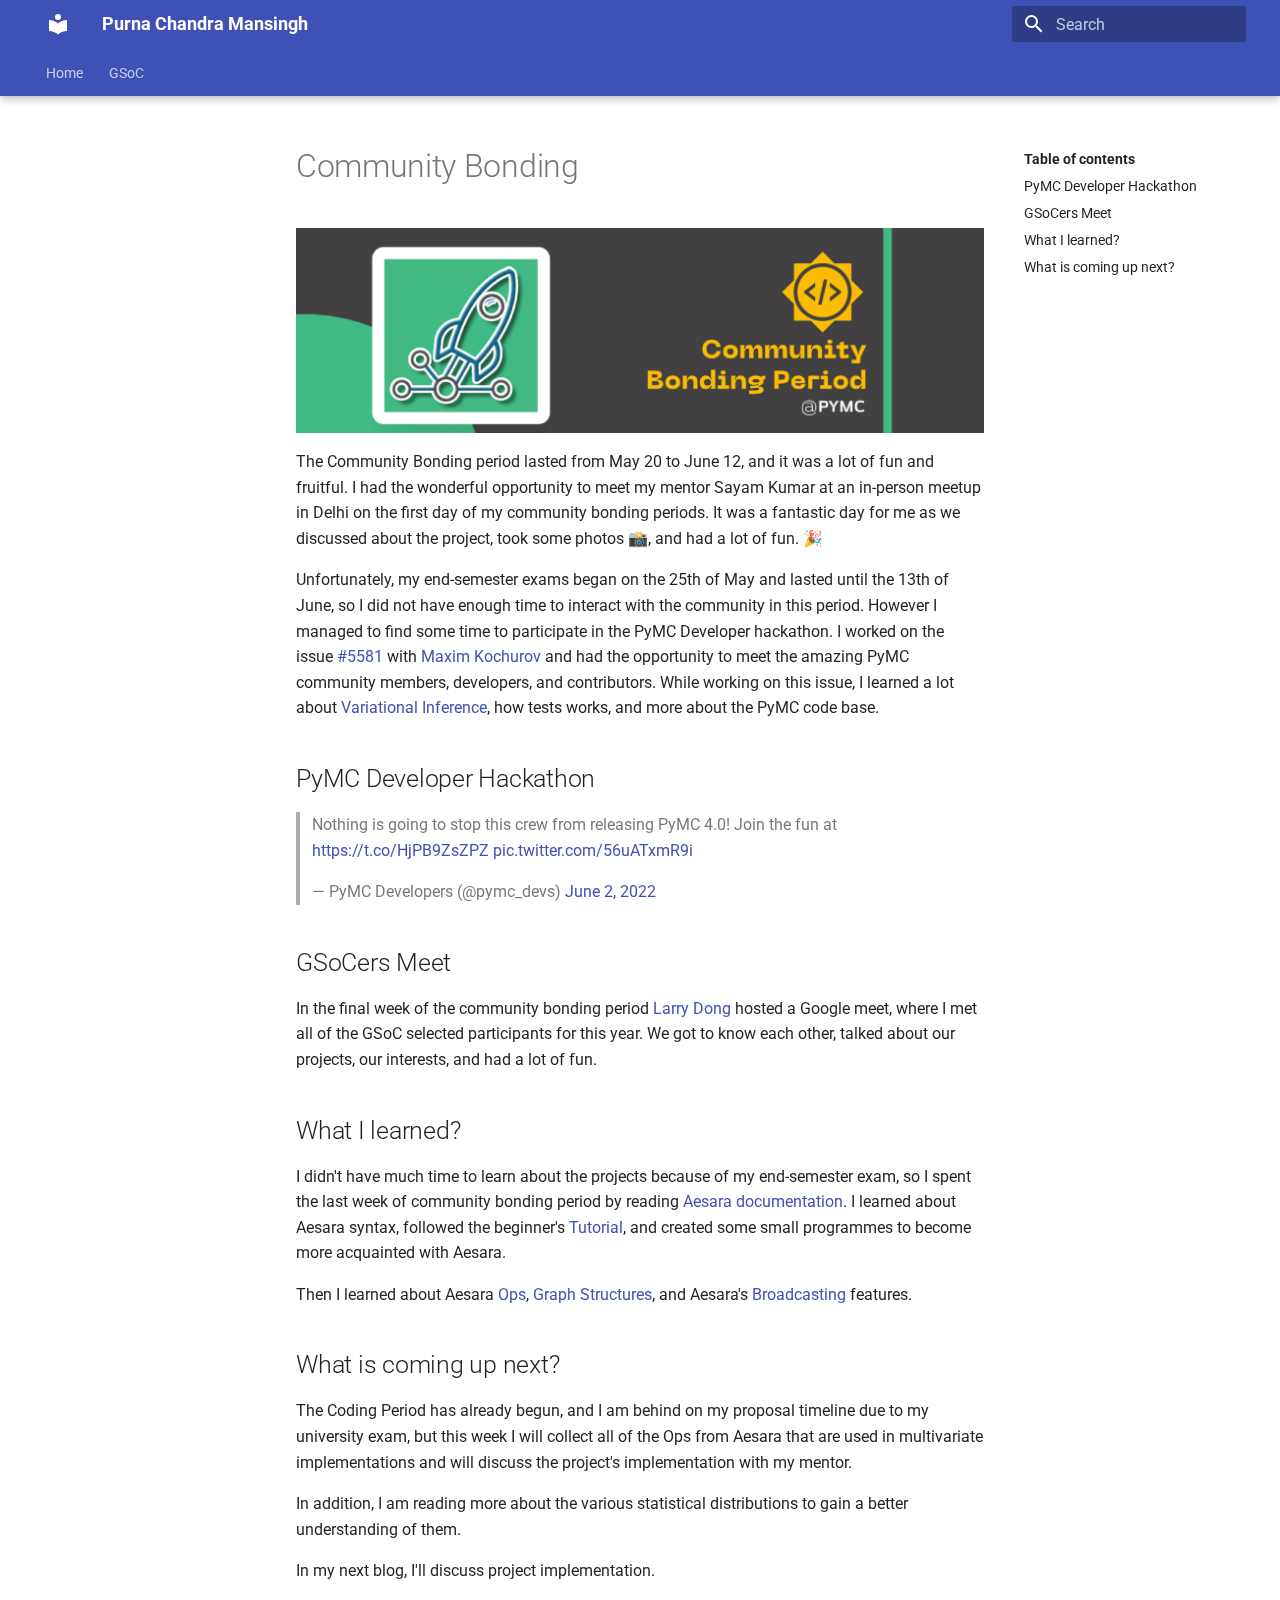
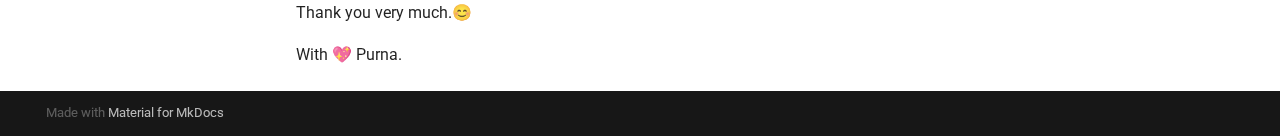
==== gsoc/community-bonding/index.html @ 4b03cd16 "Deployed cd16396 with MkDocs version: 1.3.1" ====
<!doctype html>
<html lang="en" class="no-js">
  <head>
    
      <meta charset="utf-8">
      <meta name="viewport" content="width=device-width,initial-scale=1">
      
        <meta name="description" content="My Online Portfolio">
      
      
        <meta name="author" content="Purna Chandra Mansingh">
      
      
        <link rel="canonical" href="https://purna135.github.io/gsoc/community-bonding/">
      
      <link rel="icon" href="../../assets/images/favicon.png">
      <meta name="generator" content="mkdocs-1.3.1, mkdocs-material-8.4.3">
    
    
      
        <title>Community Bonding - Purna Chandra Mansingh</title>
      
    
    
      <link rel="stylesheet" href="../../assets/stylesheets/main.6b80c2a2.min.css">
      
        
        <link rel="stylesheet" href="../../assets/stylesheets/palette.cbb835fc.min.css">
        
      
      
    
    
    
      
        
        
        <link rel="preconnect" href="https://fonts.gstatic.com" crossorigin>
        <link rel="stylesheet" href="https://fonts.googleapis.com/css?family=Roboto:300,300i,400,400i,700,700i%7CRoboto+Mono:400,400i,700,700i&display=fallback">
        <style>:root{--md-text-font:"Roboto";--md-code-font:"Roboto Mono"}</style>
      
    
    
    <script>__md_scope=new URL("../..",location),__md_hash=e=>[...e].reduce((e,_)=>(e<<5)-e+_.charCodeAt(0),0),__md_get=(e,_=localStorage,t=__md_scope)=>JSON.parse(_.getItem(t.pathname+"."+e)),__md_set=(e,_,t=localStorage,a=__md_scope)=>{try{t.setItem(a.pathname+"."+e,JSON.stringify(_))}catch(e){}}</script>
    
      

    
    
  </head>
  
  
    
    
    
    
    
    <body dir="ltr" data-md-color-scheme="" data-md-color-primary="none" data-md-color-accent="none">
  
    
    
    <input class="md-toggle" data-md-toggle="drawer" type="checkbox" id="__drawer" autocomplete="off">
    <input class="md-toggle" data-md-toggle="search" type="checkbox" id="__search" autocomplete="off">
    <label class="md-overlay" for="__drawer"></label>
    <div data-md-component="skip">
      
        
        <a href="#community-bonding" class="md-skip">
          Skip to content
        </a>
      
    </div>
    <div data-md-component="announce">
      
    </div>
    
    
      

  

<header class="md-header md-header--lifted" data-md-component="header">
  <nav class="md-header__inner md-grid" aria-label="Header">
    <a href="../.." title="Purna Chandra Mansingh" class="md-header__button md-logo" aria-label="Purna Chandra Mansingh" data-md-component="logo">
      
  
  <svg xmlns="http://www.w3.org/2000/svg" viewBox="0 0 24 24"><path d="M12 8a3 3 0 0 0 3-3 3 3 0 0 0-3-3 3 3 0 0 0-3 3 3 3 0 0 0 3 3m0 3.54C9.64 9.35 6.5 8 3 8v11c3.5 0 6.64 1.35 9 3.54 2.36-2.19 5.5-3.54 9-3.54V8c-3.5 0-6.64 1.35-9 3.54Z"/></svg>

    </a>
    <label class="md-header__button md-icon" for="__drawer">
      <svg xmlns="http://www.w3.org/2000/svg" viewBox="0 0 24 24"><path d="M3 6h18v2H3V6m0 5h18v2H3v-2m0 5h18v2H3v-2Z"/></svg>
    </label>
    <div class="md-header__title" data-md-component="header-title">
      <div class="md-header__ellipsis">
        <div class="md-header__topic">
          <span class="md-ellipsis">
            Purna Chandra Mansingh
          </span>
        </div>
        <div class="md-header__topic" data-md-component="header-topic">
          <span class="md-ellipsis">
            
              Community Bonding
            
          </span>
        </div>
      </div>
    </div>
    
    
    
      <label class="md-header__button md-icon" for="__search">
        <svg xmlns="http://www.w3.org/2000/svg" viewBox="0 0 24 24"><path d="M9.5 3A6.5 6.5 0 0 1 16 9.5c0 1.61-.59 3.09-1.56 4.23l.27.27h.79l5 5-1.5 1.5-5-5v-.79l-.27-.27A6.516 6.516 0 0 1 9.5 16 6.5 6.5 0 0 1 3 9.5 6.5 6.5 0 0 1 9.5 3m0 2C7 5 5 7 5 9.5S7 14 9.5 14 14 12 14 9.5 12 5 9.5 5Z"/></svg>
      </label>
      <div class="md-search" data-md-component="search" role="dialog">
  <label class="md-search__overlay" for="__search"></label>
  <div class="md-search__inner" role="search">
    <form class="md-search__form" name="search">
      <input type="text" class="md-search__input" name="query" aria-label="Search" placeholder="Search" autocapitalize="off" autocorrect="off" autocomplete="off" spellcheck="false" data-md-component="search-query" required>
      <label class="md-search__icon md-icon" for="__search">
        <svg xmlns="http://www.w3.org/2000/svg" viewBox="0 0 24 24"><path d="M9.5 3A6.5 6.5 0 0 1 16 9.5c0 1.61-.59 3.09-1.56 4.23l.27.27h.79l5 5-1.5 1.5-5-5v-.79l-.27-.27A6.516 6.516 0 0 1 9.5 16 6.5 6.5 0 0 1 3 9.5 6.5 6.5 0 0 1 9.5 3m0 2C7 5 5 7 5 9.5S7 14 9.5 14 14 12 14 9.5 12 5 9.5 5Z"/></svg>
        <svg xmlns="http://www.w3.org/2000/svg" viewBox="0 0 24 24"><path d="M20 11v2H8l5.5 5.5-1.42 1.42L4.16 12l7.92-7.92L13.5 5.5 8 11h12Z"/></svg>
      </label>
      <nav class="md-search__options" aria-label="Search">
        
        <button type="reset" class="md-search__icon md-icon" aria-label="Clear" tabindex="-1">
          <svg xmlns="http://www.w3.org/2000/svg" viewBox="0 0 24 24"><path d="M19 6.41 17.59 5 12 10.59 6.41 5 5 6.41 10.59 12 5 17.59 6.41 19 12 13.41 17.59 19 19 17.59 13.41 12 19 6.41Z"/></svg>
        </button>
      </nav>
      
    </form>
    <div class="md-search__output">
      <div class="md-search__scrollwrap" data-md-scrollfix>
        <div class="md-search-result" data-md-component="search-result">
          <div class="md-search-result__meta">
            Initializing search
          </div>
          <ol class="md-search-result__list"></ol>
        </div>
      </div>
    </div>
  </div>
</div>
    
    
  </nav>
  
    
      
<nav class="md-tabs" aria-label="Tabs" data-md-component="tabs">
  <div class="md-tabs__inner md-grid">
    <ul class="md-tabs__list">
      
        
  
  


  <li class="md-tabs__item">
    <a href="../.." class="md-tabs__link">
      Home
    </a>
  </li>

      
        
  
  


  
  
  
    <li class="md-tabs__item">
      <a href="../gsoc-2022-with-pymc.md" class="md-tabs__link">
        GSoC
      </a>
    </li>
  

      
    </ul>
  </div>
</nav>
    
  
</header>
    
    <div class="md-container" data-md-component="container">
      
      
        
      
      <main class="md-main" data-md-component="main">
        <div class="md-main__inner md-grid">
          
            
              
              <div class="md-sidebar md-sidebar--primary" data-md-component="sidebar" data-md-type="navigation" >
                <div class="md-sidebar__scrollwrap">
                  <div class="md-sidebar__inner">
                    

  


<nav class="md-nav md-nav--primary md-nav--lifted" aria-label="Navigation" data-md-level="0">
  <label class="md-nav__title" for="__drawer">
    <a href="../.." title="Purna Chandra Mansingh" class="md-nav__button md-logo" aria-label="Purna Chandra Mansingh" data-md-component="logo">
      
  
  <svg xmlns="http://www.w3.org/2000/svg" viewBox="0 0 24 24"><path d="M12 8a3 3 0 0 0 3-3 3 3 0 0 0-3-3 3 3 0 0 0-3 3 3 3 0 0 0 3 3m0 3.54C9.64 9.35 6.5 8 3 8v11c3.5 0 6.64 1.35 9 3.54 2.36-2.19 5.5-3.54 9-3.54V8c-3.5 0-6.64 1.35-9 3.54Z"/></svg>

    </a>
    Purna Chandra Mansingh
  </label>
  
  <ul class="md-nav__list" data-md-scrollfix>
    
      
      
      

  
  
  
    <li class="md-nav__item">
      <a href="../.." class="md-nav__link">
        Home
      </a>
    </li>
  

    
      
      
      

  
  
  
    
    <li class="md-nav__item md-nav__item--nested">
      
      
        <input class="md-nav__toggle md-toggle" data-md-toggle="__nav_2" type="checkbox" id="__nav_2" >
      
      
      
      
        <label class="md-nav__link" for="__nav_2">
          GSoC
          <span class="md-nav__icon md-icon"></span>
        </label>
      
      <nav class="md-nav" aria-label="GSoC" data-md-level="1">
        <label class="md-nav__title" for="__nav_2">
          <span class="md-nav__icon md-icon"></span>
          GSoC
        </label>
        <ul class="md-nav__list" data-md-scrollfix>
          
            
              
  
  
  
    <li class="md-nav__item">
      <a href="../gsoc-2022-with-pymc.md" class="md-nav__link">
        GSoC'22 with PyMC
      </a>
    </li>
  

            
          
            
              
  
  
  
    <li class="md-nav__item">
      <a href="../community-bonding.md" class="md-nav__link">
        Community Bonding
      </a>
    </li>
  

            
          
            
              
  
  
  
    <li class="md-nav__item">
      <a href="../week-1-2-into-GSoC.md" class="md-nav__link">
        Week 1-2 into GSoC
      </a>
    </li>
  

            
          
            
              
  
  
  
    <li class="md-nav__item">
      <a href="../week-3-4-into-GSoC.md" class="md-nav__link">
        Week 3-4 into GSoC
      </a>
    </li>
  

            
          
            
              
  
  
  
    <li class="md-nav__item">
      <a href="../week-5-6-into-GSoC.md" class="md-nav__link">
        Week 5-6 into GSoC
      </a>
    </li>
  

            
          
            
              
  
  
  
    <li class="md-nav__item">
      <a href="../work-summary.md" class="md-nav__link">
        Work Summary
      </a>
    </li>
  

            
          
        </ul>
      </nav>
    </li>
  

    
  </ul>
</nav>
                  </div>
                </div>
              </div>
            
            
              
              <div class="md-sidebar md-sidebar--secondary" data-md-component="sidebar" data-md-type="toc" >
                <div class="md-sidebar__scrollwrap">
                  <div class="md-sidebar__inner">
                    

<nav class="md-nav md-nav--secondary" aria-label="Table of contents">
  
  
  
    
  
  
    <label class="md-nav__title" for="__toc">
      <span class="md-nav__icon md-icon"></span>
      Table of contents
    </label>
    <ul class="md-nav__list" data-md-component="toc" data-md-scrollfix>
      
        <li class="md-nav__item">
  <a href="#pymc-developer-hackathon" class="md-nav__link">
    PyMC Developer Hackathon
  </a>
  
</li>
      
        <li class="md-nav__item">
  <a href="#gsocers-meet" class="md-nav__link">
    GSoCers Meet
  </a>
  
</li>
      
        <li class="md-nav__item">
  <a href="#what-i-learned" class="md-nav__link">
    What I learned?
  </a>
  
</li>
      
        <li class="md-nav__item">
  <a href="#what-is-coming-up-next" class="md-nav__link">
    What is coming up next?
  </a>
  
</li>
      
    </ul>
  
</nav>
                  </div>
                </div>
              </div>
            
          
          <div class="md-content" data-md-component="content">
            <article class="md-content__inner md-typeset">
              
                


<h1 id="community-bonding">Community Bonding</h1>
<p><img align="center" alt="" src="/images/community.jpg" /></p>
<p>The Community Bonding period lasted from May 20 to June 12, and it was a lot of fun and fruitful.
I had the wonderful opportunity to meet my mentor Sayam Kumar at an in-person meetup in Delhi on the first day of my community bonding periods. It was a fantastic day for me as we discussed about the project, took some photos 📸, and had a lot of fun. 🎉</p>
<p>Unfortunately, my end-semester exams began on the 25th of May and lasted until the 13th of June, so I did not have enough time to interact with the community in this period. However I managed to find some time to participate in the PyMC Developer hackathon. I worked on the issue <a href="https://github.com/pymc-devs/pymc/issues/5581">#5581</a> with <a href="https://github.com/ferrine">Maxim Kochurov</a> and had the opportunity to meet the amazing PyMC community members, developers, and contributors. While working on this issue, I learned a lot about <a href="https://www.pymc.io/projects/docs/en/stable/api/vi.html">Variational Inference</a>, how tests works, and more about the PyMC code base.</p>
<h2 id="pymc-developer-hackathon">PyMC Developer Hackathon</h2>
<blockquote class="twitter-tweet"><p lang="en" dir="ltr">Nothing is going to stop this crew from releasing PyMC 4.0! Join the fun at <a href="https://t.co/HjPB9ZsZPZ">https://t.co/HjPB9ZsZPZ</a> <a href="https://t.co/56uATxmR9i">pic.twitter.com/56uATxmR9i</a></p>&mdash; PyMC Developers (@pymc_devs) <a href="https://twitter.com/pymc_devs/status/1532373936213790721?ref_src=twsrc%5Etfw">June 2, 2022</a></blockquote>
<script async src="https://platform.twitter.com/widgets.js" charset="utf-8"></script>

<h2 id="gsocers-meet">GSoCers Meet</h2>
<p>In the final week of the community bonding period <a href="https://github.com/larryshamalama">Larry Dong</a> hosted a Google meet, where I met all of the GSoC selected participants for this year. We got to know each other, talked about our projects, our interests, and had a lot of fun.</p>
<h2 id="what-i-learned">What I learned?</h2>
<p>I didn't have much time to learn about the projects because of my end-semester exam, so I spent the last week of community bonding period by reading <a href="https://aesara.readthedocs.io/en/latest/">Aesara documentation</a>. I learned about Aesara syntax, followed the beginner's <a href="https://aesara.readthedocs.io/en/latest/tutorial/index.html">Tutorial</a>, and created some small programmes to become more acquainted with Aesara.</p>
<p>Then I learned about Aesara <a href="https://aesara.readthedocs.io/en/latest/extending/op.html">Ops</a>, <a href="https://aesara.readthedocs.io/en/latest/extending/graphstructures.html">Graph Structures</a>, and Aesara's <a href="https://aesara.readthedocs.io/en/latest/tutorial/broadcasting.html">Broadcasting</a> features.</p>
<h2 id="what-is-coming-up-next">What is coming up next?</h2>
<p>The Coding Period has already begun, and I am behind on my proposal timeline due to my university exam, but this week I will collect all of the Ops from Aesara that are used in multivariate implementations and will discuss the project's implementation with my mentor.</p>
<p>In addition, I am reading more about the various statistical distributions to gain a better understanding of them.</p>
<p>In my next blog, I'll discuss project implementation.</p>
<p>Thank you very much.😊</p>
<p>With 💖 Purna.</p>




              
            </article>
            
          </div>
        </div>
        
          <a href="#" class="md-top md-icon" data-md-component="top" hidden>
            <svg xmlns="http://www.w3.org/2000/svg" viewBox="0 0 24 24"><path d="M13 20h-2V8l-5.5 5.5-1.42-1.42L12 4.16l7.92 7.92-1.42 1.42L13 8v12Z"/></svg>
            Back to top
          </a>
        
      </main>
      
        <footer class="md-footer">
  
  <div class="md-footer-meta md-typeset">
    <div class="md-footer-meta__inner md-grid">
      <div class="md-copyright">
  
  
    Made with
    <a href="https://squidfunk.github.io/mkdocs-material/" target="_blank" rel="noopener">
      Material for MkDocs
    </a>
  
</div>
      
    </div>
  </div>
</footer>
      
    </div>
    <div class="md-dialog" data-md-component="dialog">
      <div class="md-dialog__inner md-typeset"></div>
    </div>
    
    <script id="__config" type="application/json">{"base": "../..", "features": ["navigation.tabs", "navigation.tabs.sticky", "navigation.top"], "search": "../../assets/javascripts/workers/search.ecf98df9.min.js", "translations": {"clipboard.copied": "Copied to clipboard", "clipboard.copy": "Copy to clipboard", "search.config.lang": "en", "search.config.pipeline": "trimmer, stopWordFilter", "search.config.separator": "[\\s\\-]+", "search.placeholder": "Search", "search.result.more.one": "1 more on this page", "search.result.more.other": "# more on this page", "search.result.none": "No matching documents", "search.result.one": "1 matching document", "search.result.other": "# matching documents", "search.result.placeholder": "Type to start searching", "search.result.term.missing": "Missing", "select.version.title": "Select version"}}</script>
    
    
      <script src="../../assets/javascripts/bundle.2ab50757.min.js"></script>
      
    
  </body>
</html>
---- assets/stylesheets/main.6b80c2a2.min.css ----
@charset "UTF-8";html{-webkit-text-size-adjust:none;-moz-text-size-adjust:none;-ms-text-size-adjust:none;text-size-adjust:none;box-sizing:border-box}*,:after,:before{box-sizing:inherit}@media (prefers-reduced-motion){*,:after,:before{transition:none!important}}body{margin:0}a,button,input,label{-webkit-tap-highlight-color:transparent}a{color:inherit;text-decoration:none}hr{border:0;box-sizing:initial;display:block;height:.05rem;overflow:visible;padding:0}small{font-size:80%}sub,sup{line-height:1em}img{border-style:none}table{border-collapse:initial;border-spacing:0}td,th{font-weight:400;vertical-align:top}button{background:transparent;border:0;font-family:inherit;font-size:inherit;margin:0;padding:0}input{border:0;outline:none}:root,[data-md-color-scheme=default]{--md-default-fg-color:rgba(0,0,0,.87);--md-default-fg-color--light:rgba(0,0,0,.54);--md-default-fg-color--lighter:rgba(0,0,0,.32);--md-default-fg-color--lightest:rgba(0,0,0,.07);--md-default-bg-color:#fff;--md-default-bg-color--light:hsla(0,0%,100%,.7);--md-default-bg-color--lighter:hsla(0,0%,100%,.3);--md-default-bg-color--lightest:hsla(0,0%,100%,.12);--md-primary-fg-color:#4051b5;--md-primary-fg-color--light:#5d6cc0;--md-primary-fg-color--dark:#303fa1;--md-primary-bg-color:#fff;--md-primary-bg-color--light:hsla(0,0%,100%,.7);--md-accent-fg-color:#526cfe;--md-accent-fg-color--transparent:rgba(82,108,254,.1);--md-accent-bg-color:#fff;--md-accent-bg-color--light:hsla(0,0%,100%,.7);--md-code-fg-color:#36464e;--md-code-bg-color:#f5f5f5;--md-code-hl-color:rgba(255,255,0,.5);--md-code-hl-number-color:#d52a2a;--md-code-hl-special-color:#db1457;--md-code-hl-function-color:#a846b9;--md-code-hl-constant-color:#6e59d9;--md-code-hl-keyword-color:#3f6ec6;--md-code-hl-string-color:#1c7d4d;--md-code-hl-name-color:var(--md-code-fg-color);--md-code-hl-operator-color:var(--md-default-fg-color--light);--md-code-hl-punctuation-color:var(--md-default-fg-color--light);--md-code-hl-comment-color:var(--md-default-fg-color--light);--md-code-hl-generic-color:var(--md-default-fg-color--light);--md-code-hl-variable-color:var(--md-default-fg-color--light);--md-typeset-color:var(--md-default-fg-color);--md-typeset-a-color:var(--md-primary-fg-color);--md-typeset-mark-color:rgba(255,255,0,.5);--md-typeset-del-color:rgba(245,80,61,.15);--md-typeset-ins-color:rgba(11,213,112,.15);--md-typeset-kbd-color:#fafafa;--md-typeset-kbd-accent-color:#fff;--md-typeset-kbd-border-color:#b8b8b8;--md-typeset-table-color:rgba(0,0,0,.12);--md-admonition-fg-color:var(--md-default-fg-color);--md-admonition-bg-color:var(--md-default-bg-color);--md-footer-fg-color:#fff;--md-footer-fg-color--light:hsla(0,0%,100%,.7);--md-footer-fg-color--lighter:hsla(0,0%,100%,.3);--md-footer-bg-color:rgba(0,0,0,.87);--md-footer-bg-color--dark:rgba(0,0,0,.32);--md-shadow-z1:0 0.2rem 0.5rem rgba(0,0,0,.05),0 0 0.05rem rgba(0,0,0,.1);--md-shadow-z2:0 0.2rem 0.5rem rgba(0,0,0,.1),0 0 0.05rem rgba(0,0,0,.25);--md-shadow-z3:0 0.2rem 0.5rem rgba(0,0,0,.2),0 0 0.05rem rgba(0,0,0,.35)}.md-icon svg{fill:currentcolor;display:block;height:1.2rem;width:1.2rem}body{-webkit-font-smoothing:antialiased;-moz-osx-font-smoothing:grayscale;--md-text-font-family:var(--md-text-font,_),-apple-system,BlinkMacSystemFont,Helvetica,Arial,sans-serif;--md-code-font-family:var(--md-code-font,_),SFMono-Regular,Consolas,Menlo,monospace}body,input{font-feature-settings:"kern","liga";font-family:var(--md-text-font-family)}body,code,input,kbd,pre{color:var(--md-typeset-color)}code,kbd,pre{font-feature-settings:"kern";font-family:var(--md-code-font-family)}:root{--md-typeset-table-sort-icon:url('data:image/svg+xml;charset=utf-8,<svg xmlns="http://www.w3.org/2000/svg" viewBox="0 0 24 24"><path d="m18 21-4-4h3V7h-3l4-4 4 4h-3v10h3M2 19v-2h10v2M2 13v-2h7v2M2 7V5h4v2H2Z"/></svg>');--md-typeset-table-sort-icon--asc:url('data:image/svg+xml;charset=utf-8,<svg xmlns="http://www.w3.org/2000/svg" viewBox="0 0 24 24"><path d="M19 17h3l-4 4-4-4h3V3h2M2 17h10v2H2M6 5v2H2V5m0 6h7v2H2v-2Z"/></svg>');--md-typeset-table-sort-icon--desc:url('data:image/svg+xml;charset=utf-8,<svg xmlns="http://www.w3.org/2000/svg" viewBox="0 0 24 24"><path d="M19 7h3l-4-4-4 4h3v14h2M2 17h10v2H2M6 5v2H2V5m0 6h7v2H2v-2Z"/></svg>')}.md-typeset{-webkit-print-color-adjust:exact;color-adjust:exact;font-size:.8rem;line-height:1.6}@media print{.md-typeset{font-size:.68rem}}.md-typeset blockquote,.md-typeset dl,.md-typeset figure,.md-typeset ol,.md-typeset pre,.md-typeset ul{margin-bottom:1em;margin-top:1em}.md-typeset h1{color:var(--md-default-fg-color--light);font-size:2em;line-height:1.3;margin:0 0 1.25em}.md-typeset h1,.md-typeset h2{font-weight:300;letter-spacing:-.01em}.md-typeset h2{font-size:1.5625em;line-height:1.4;margin:1.6em 0 .64em}.md-typeset h3{font-size:1.25em;font-weight:400;letter-spacing:-.01em;line-height:1.5;margin:1.6em 0 .8em}.md-typeset h2+h3{margin-top:.8em}.md-typeset h4{font-weight:700;letter-spacing:-.01em;margin:1em 0}.md-typeset h5,.md-typeset h6{color:var(--md-default-fg-color--light);font-size:.8em;font-weight:700;letter-spacing:-.01em;margin:1.25em 0}.md-typeset h5{text-transform:uppercase}.md-typeset hr{border-bottom:.05rem solid var(--md-default-fg-color--lightest);display:flow-root;margin:1.5em 0}.md-typeset a{color:var(--md-typeset-a-color);word-break:break-word}.md-typeset a,.md-typeset a:before{transition:color 125ms}.md-typeset a:focus,.md-typeset a:hover{color:var(--md-accent-fg-color)}.md-typeset a:focus code,.md-typeset a:hover code{background-color:var(--md-accent-fg-color--transparent)}.md-typeset a code{color:currentcolor;transition:background-color 125ms}.md-typeset a.focus-visible{outline-color:var(--md-accent-fg-color);outline-offset:.2rem}.md-typeset code,.md-typeset kbd,.md-typeset pre{color:var(--md-code-fg-color);direction:ltr}@media print{.md-typeset code,.md-typeset kbd,.md-typeset pre{white-space:pre-wrap}}.md-typeset code{background-color:var(--md-code-bg-color);border-radius:.1rem;-webkit-box-decoration-break:clone;box-decoration-break:clone;font-size:.85em;padding:0 .2941176471em;word-break:break-word}.md-typeset code:not(.focus-visible){-webkit-tap-highlight-color:transparent;outline:none}.md-typeset pre{display:flow-root;line-height:1.4;position:relative}.md-typeset pre>code{-webkit-box-decoration-break:slice;box-decoration-break:slice;box-shadow:none;display:block;margin:0;outline-color:var(--md-accent-fg-color);overflow:auto;padding:.7720588235em 1.1764705882em;scrollbar-color:var(--md-default-fg-color--lighter) transparent;scrollbar-width:thin;touch-action:auto;word-break:normal}.md-typeset pre>code:hover{scrollbar-color:var(--md-accent-fg-color) transparent}.md-typeset pre>code::-webkit-scrollbar{height:.2rem;width:.2rem}.md-typeset pre>code::-webkit-scrollbar-thumb{background-color:var(--md-default-fg-color--lighter)}.md-typeset pre>code::-webkit-scrollbar-thumb:hover{background-color:var(--md-accent-fg-color)}.md-typeset kbd{background-color:var(--md-typeset-kbd-color);border-radius:.1rem;box-shadow:0 .1rem 0 .05rem var(--md-typeset-kbd-border-color),0 .1rem 0 var(--md-typeset-kbd-border-color),0 -.1rem .2rem var(--md-typeset-kbd-accent-color) inset;color:var(--md-default-fg-color);display:inline-block;font-size:.75em;padding:0 .6666666667em;vertical-align:text-top;word-break:break-word}.md-typeset mark{background-color:var(--md-typeset-mark-color);-webkit-box-decoration-break:clone;box-decoration-break:clone;color:inherit;word-break:break-word}.md-typeset abbr{border-bottom:.05rem dotted var(--md-default-fg-color--light);cursor:help;text-decoration:none}@media (hover:none){.md-typeset abbr{position:relative}.md-typeset abbr[title]:-webkit-any(:focus,:hover):after{background-color:var(--md-default-fg-color);border-radius:.1rem;box-shadow:var(--md-shadow-z3);color:var(--md-default-bg-color);content:attr(title);display:inline-block;font-size:.7rem;margin-top:2em;max-width:80%;min-width:-webkit-max-content;min-width:max-content;padding:.2rem .3rem;position:absolute;width:auto}.md-typeset abbr[title]:-moz-any(:focus,:hover):after{background-color:var(--md-default-fg-color);border-radius:.1rem;box-shadow:var(--md-shadow-z3);color:var(--md-default-bg-color);content:attr(title);display:inline-block;font-size:.7rem;margin-top:2em;max-width:80%;min-width:-moz-max-content;min-width:max-content;padding:.2rem .3rem;position:absolute;width:auto}[dir=ltr] .md-typeset abbr[title]:-webkit-any(:focus,:hover):after{left:0}[dir=ltr] .md-typeset abbr[title]:-moz-any(:focus,:hover):after{left:0}[dir=ltr] .md-typeset abbr[title]:is(:focus,:hover):after{left:0}[dir=rtl] .md-typeset abbr[title]:-webkit-any(:focus,:hover):after{right:0}[dir=rtl] .md-typeset abbr[title]:-moz-any(:focus,:hover):after{right:0}[dir=rtl] .md-typeset abbr[title]:is(:focus,:hover):after{right:0}.md-typeset abbr[title]:is(:focus,:hover):after{background-color:var(--md-default-fg-color);border-radius:.1rem;box-shadow:var(--md-shadow-z3);color:var(--md-default-bg-color);content:attr(title);display:inline-block;font-size:.7rem;margin-top:2em;max-width:80%;min-width:-webkit-max-content;min-width:-moz-max-content;min-width:max-content;padding:.2rem .3rem;position:absolute;width:auto}}.md-typeset small{opacity:.75}[dir=ltr] .md-typeset sub,[dir=ltr] .md-typeset sup{margin-left:.078125em}[dir=rtl] .md-typeset sub,[dir=rtl] .md-typeset sup{margin-right:.078125em}[dir=ltr] .md-typeset blockquote{padding-left:.6rem}[dir=rtl] .md-typeset blockquote{padding-right:.6rem}[dir=ltr] .md-typeset blockquote{border-left:.2rem solid var(--md-default-fg-color--lighter)}[dir=rtl] .md-typeset blockquote{border-right:.2rem solid var(--md-default-fg-color--lighter)}.md-typeset blockquote{color:var(--md-default-fg-color--light);margin-left:0;margin-right:0}.md-typeset ul{list-style-type:disc}[dir=ltr] .md-typeset ol,[dir=ltr] .md-typeset ul{margin-left:.625em}[dir=rtl] .md-typeset ol,[dir=rtl] .md-typeset ul{margin-right:.625em}.md-typeset ol,.md-typeset ul{padding:0}.md-typeset ol:not([hidden]),.md-typeset ul:not([hidden]){display:flow-root}.md-typeset ol ol,.md-typeset ul ol{list-style-type:lower-alpha}.md-typeset ol ol ol,.md-typeset ul ol ol{list-style-type:lower-roman}[dir=ltr] .md-typeset ol li,[dir=ltr] .md-typeset ul li{margin-left:1.25em}[dir=rtl] .md-typeset ol li,[dir=rtl] .md-typeset ul li{margin-right:1.25em}.md-typeset ol li,.md-typeset ul li{margin-bottom:.5em}.md-typeset ol li blockquote,.md-typeset ol li p,.md-typeset ul li blockquote,.md-typeset ul li p{margin:.5em 0}.md-typeset ol li:last-child,.md-typeset ul li:last-child{margin-bottom:0}.md-typeset ol li :-webkit-any(ul,ol),.md-typeset ul li :-webkit-any(ul,ol){margin-bottom:.5em;margin-top:.5em}.md-typeset ol li :-moz-any(ul,ol),.md-typeset ul li :-moz-any(ul,ol){margin-bottom:.5em;margin-top:.5em}[dir=ltr] .md-typeset ol li :-webkit-any(ul,ol),[dir=ltr] .md-typeset ul li :-webkit-any(ul,ol){margin-left:.625em}[dir=ltr] .md-typeset ol li :-moz-any(ul,ol),[dir=ltr] .md-typeset ul li :-moz-any(ul,ol){margin-left:.625em}[dir=ltr] .md-typeset ol li :is(ul,ol),[dir=ltr] .md-typeset ul li :is(ul,ol){margin-left:.625em}[dir=rtl] .md-typeset ol li :-webkit-any(ul,ol),[dir=rtl] .md-typeset ul li :-webkit-any(ul,ol){margin-right:.625em}[dir=rtl] .md-typeset ol li :-moz-any(ul,ol),[dir=rtl] .md-typeset ul li :-moz-any(ul,ol){margin-right:.625em}[dir=rtl] .md-typeset ol li :is(ul,ol),[dir=rtl] .md-typeset ul li :is(ul,ol){margin-right:.625em}.md-typeset ol li :is(ul,ol),.md-typeset ul li :is(ul,ol){margin-bottom:.5em;margin-top:.5em}[dir=ltr] .md-typeset dd{margin-left:1.875em}[dir=rtl] .md-typeset dd{margin-right:1.875em}.md-typeset dd{margin-bottom:1.5em;margin-top:1em}.md-typeset img,.md-typeset svg,.md-typeset video{height:auto;max-width:100%}.md-typeset img[align=left]{margin:1em 1em 1em 0}.md-typeset img[align=right]{margin:1em 0 1em 1em}.md-typeset img[align]:only-child{margin-top:0}.md-typeset img[src$="#gh-dark-mode-only"],.md-typeset img[src$="#only-dark"]{display:none}.md-typeset figure{display:flow-root;margin:1em auto;max-width:100%;text-align:center;width:-webkit-fit-content;width:-moz-fit-content;width:fit-content}.md-typeset figure img{display:block}.md-typeset figcaption{font-style:italic;margin:1em auto;max-width:24rem}.md-typeset iframe{max-width:100%}.md-typeset table:not([class]){background-color:var(--md-default-bg-color);border:.05rem solid var(--md-typeset-table-color);border-radius:.1rem;display:inline-block;font-size:.64rem;max-width:100%;overflow:auto;touch-action:auto}@media print{.md-typeset table:not([class]){display:table}}.md-typeset table:not([class])+*{margin-top:1.5em}.md-typeset table:not([class]) :-webkit-any(th,td)>:first-child{margin-top:0}.md-typeset table:not([class]) :-moz-any(th,td)>:first-child{margin-top:0}.md-typeset table:not([class]) :is(th,td)>:first-child{margin-top:0}.md-typeset table:not([class]) :-webkit-any(th,td)>:last-child{margin-bottom:0}.md-typeset table:not([class]) :-moz-any(th,td)>:last-child{margin-bottom:0}.md-typeset table:not([class]) :is(th,td)>:last-child{margin-bottom:0}.md-typeset table:not([class]) :-webkit-any(th,td):not([align]){text-align:left}.md-typeset table:not([class]) :-moz-any(th,td):not([align]){text-align:left}.md-typeset table:not([class]) :is(th,td):not([align]){text-align:left}[dir=rtl] .md-typeset table:not([class]) :-webkit-any(th,td):not([align]){text-align:right}[dir=rtl] .md-typeset table:not([class]) :-moz-any(th,td):not([align]){text-align:right}[dir=rtl] .md-typeset table:not([class]) :is(th,td):not([align]){text-align:right}.md-typeset table:not([class]) th{font-weight:700;min-width:5rem;padding:.9375em 1.25em;vertical-align:top}.md-typeset table:not([class]) td{border-top:.05rem solid var(--md-typeset-table-color);padding:.9375em 1.25em;vertical-align:top}.md-typeset table:not([class]) tbody tr{transition:background-color 125ms}.md-typeset table:not([class]) tbody tr:hover{background-color:rgba(0,0,0,.035);box-shadow:0 .05rem 0 var(--md-default-bg-color) inset}.md-typeset table:not([class]) a{word-break:normal}.md-typeset table th[role=columnheader]{cursor:pointer}[dir=ltr] .md-typeset table th[role=columnheader]:after{margin-left:.5em}[dir=rtl] .md-typeset table th[role=columnheader]:after{margin-right:.5em}.md-typeset table th[role=columnheader]:after{content:"";display:inline-block;height:1.2em;-webkit-mask-image:var(--md-typeset-table-sort-icon);mask-image:var(--md-typeset-table-sort-icon);-webkit-mask-repeat:no-repeat;mask-repeat:no-repeat;-webkit-mask-size:contain;mask-size:contain;transition:background-color 125ms;vertical-align:text-bottom;width:1.2em}.md-typeset table th[role=columnheader]:hover:after{background-color:var(--md-default-fg-color--lighter)}.md-typeset table th[role=columnheader][aria-sort=ascending]:after{background-color:var(--md-default-fg-color--light);-webkit-mask-image:var(--md-typeset-table-sort-icon--asc);mask-image:var(--md-typeset-table-sort-icon--asc)}.md-typeset table th[role=columnheader][aria-sort=descending]:after{background-color:var(--md-default-fg-color--light);-webkit-mask-image:var(--md-typeset-table-sort-icon--desc);mask-image:var(--md-typeset-table-sort-icon--desc)}.md-typeset__scrollwrap{margin:1em -.8rem;overflow-x:auto;touch-action:auto}.md-typeset__table{display:inline-block;margin-bottom:.5em;padding:0 .8rem}@media print{.md-typeset__table{display:block}}html .md-typeset__table table{display:table;margin:0;overflow:hidden;width:100%}@media screen and (max-width:44.9375em){.md-content__inner>pre{margin:1em -.8rem}.md-content__inner>pre code{border-radius:0}}.md-banner{background-color:var(--md-footer-bg-color);color:var(--md-footer-fg-color);overflow:auto}@media print{.md-banner{display:none}}.md-banner--warning{background:var(--md-typeset-mark-color);color:var(--md-default-fg-color)}.md-banner__inner{font-size:.7rem;margin:.6rem auto;padding:0 .8rem}.md-banner__button{color:inherit;cursor:pointer;float:right;transition:opacity .25s}.md-banner__button:hover{opacity:.7}html{font-size:125%;height:100%;overflow-x:hidden}@media screen and (min-width:100em){html{font-size:137.5%}}@media screen and (min-width:125em){html{font-size:150%}}body{background-color:var(--md-default-bg-color);display:flex;flex-direction:column;font-size:.5rem;min-height:100%;position:relative;width:100%}@media print{body{display:block}}@media screen and (max-width:59.9375em){body[data-md-scrolllock]{position:fixed}}.md-grid{margin-left:auto;margin-right:auto;max-width:61rem}.md-container{display:flex;flex-direction:column;flex-grow:1}@media print{.md-container{display:block}}.md-main{flex-grow:1}.md-main__inner{display:flex;height:100%;margin-top:1.5rem}.md-ellipsis{overflow:hidden;text-overflow:ellipsis;white-space:nowrap}.md-toggle{display:none}.md-option{height:0;opacity:0;position:absolute;width:0}.md-option:checked+label:not([hidden]){display:block}.md-option.focus-visible+label{outline-color:var(--md-accent-fg-color);outline-style:auto}.md-skip{background-color:var(--md-default-fg-color);border-radius:.1rem;color:var(--md-default-bg-color);font-size:.64rem;margin:.5rem;opacity:0;outline-color:var(--md-accent-fg-color);padding:.3rem .5rem;position:fixed;transform:translateY(.4rem);z-index:-1}.md-skip:focus{opacity:1;transform:translateY(0);transition:transform .25s cubic-bezier(.4,0,.2,1),opacity 175ms 75ms;z-index:10}@page{margin:25mm}:root{--md-clipboard-icon:url('data:image/svg+xml;charset=utf-8,<svg xmlns="http://www.w3.org/2000/svg" viewBox="0 0 24 24"><path d="M19 21H8V7h11m0-2H8a2 2 0 0 0-2 2v14a2 2 0 0 0 2 2h11a2 2 0 0 0 2-2V7a2 2 0 0 0-2-2m-3-4H4a2 2 0 0 0-2 2v14h2V3h12V1Z"/></svg>')}.md-clipboard{border-radius:.1rem;color:var(--md-default-fg-color--lightest);cursor:pointer;height:1.5em;outline-color:var(--md-accent-fg-color);outline-offset:.1rem;position:absolute;right:.5em;top:.5em;transition:color .25s;width:1.5em;z-index:1}@media print{.md-clipboard{display:none}}.md-clipboard:not(.focus-visible){-webkit-tap-highlight-color:transparent;outline:none}:hover>.md-clipboard{color:var(--md-default-fg-color--light)}.md-clipboard:-webkit-any(:focus,:hover){color:var(--md-accent-fg-color)}.md-clipboard:-moz-any(:focus,:hover){color:var(--md-accent-fg-color)}.md-clipboard:is(:focus,:hover){color:var(--md-accent-fg-color)}.md-clipboard:after{background-color:currentcolor;content:"";display:block;height:1.125em;margin:0 auto;-webkit-mask-image:var(--md-clipboard-icon);mask-image:var(--md-clipboard-icon);-webkit-mask-repeat:no-repeat;mask-repeat:no-repeat;-webkit-mask-size:contain;mask-size:contain;width:1.125em}.md-clipboard--inline{cursor:pointer}.md-clipboard--inline code{transition:color .25s,background-color .25s}.md-clipboard--inline:-webkit-any(:focus,:hover) code{background-color:var(--md-accent-fg-color--transparent);color:var(--md-accent-fg-color)}.md-clipboard--inline:-moz-any(:focus,:hover) code{background-color:var(--md-accent-fg-color--transparent);color:var(--md-accent-fg-color)}.md-clipboard--inline:is(:focus,:hover) code{background-color:var(--md-accent-fg-color--transparent);color:var(--md-accent-fg-color)}@-webkit-keyframes consent{0%{opacity:0;transform:translateY(100%)}to{opacity:1;transform:translateY(0)}}@keyframes consent{0%{opacity:0;transform:translateY(100%)}to{opacity:1;transform:translateY(0)}}@-webkit-keyframes overlay{0%{opacity:0}to{opacity:1}}@keyframes overlay{0%{opacity:0}to{opacity:1}}.md-consent__overlay{-webkit-animation:overlay .25s both;animation:overlay .25s both;-webkit-backdrop-filter:blur(.1rem);backdrop-filter:blur(.1rem);background-color:rgba(0,0,0,.54);height:100%;opacity:1;position:fixed;top:0;width:100%;z-index:5}.md-consent__inner{-webkit-animation:consent .5s cubic-bezier(.1,.7,.1,1) both;animation:consent .5s cubic-bezier(.1,.7,.1,1) both;background-color:var(--md-default-bg-color);border:0;border-radius:.1rem;bottom:0;box-shadow:0 0 .2rem rgba(0,0,0,.1),0 .2rem .4rem rgba(0,0,0,.2);max-height:100%;overflow:auto;padding:0;position:fixed;width:100%;z-index:5}.md-consent__form{padding:.8rem}.md-consent__settings{display:none;margin:1em 0}input:checked+.md-consent__settings{display:block}.md-consent__controls{margin-bottom:.8rem}.md-typeset .md-consent__controls .md-button{display:inline}@media screen and (max-width:44.9375em){.md-typeset .md-consent__controls .md-button{display:block;margin-top:.4rem;text-align:center;width:100%}}.md-consent label{cursor:pointer}.md-content{flex-grow:1;min-width:0}.md-content__inner{margin:0 .8rem 1.2rem;padding-top:.6rem}@media screen and (min-width:76.25em){[dir=ltr] .md-sidebar--primary:not([hidden])~.md-content>.md-content__inner{margin-left:1.2rem}[dir=ltr] .md-sidebar--secondary:not([hidden])~.md-content>.md-content__inner,[dir=rtl] .md-sidebar--primary:not([hidden])~.md-content>.md-content__inner{margin-right:1.2rem}[dir=rtl] .md-sidebar--secondary:not([hidden])~.md-content>.md-content__inner{margin-left:1.2rem}}.md-content__inner:before{content:"";display:block;height:.4rem}.md-content__inner>:last-child{margin-bottom:0}[dir=ltr] .md-content__button{margin-left:.4rem}[dir=rtl] .md-content__button{margin-right:.4rem}.md-content__button{float:right;margin:.4rem 0;padding:0}@media print{.md-content__button{display:none}}[dir=rtl] .md-content__button{float:left}.md-typeset .md-content__button{color:var(--md-default-fg-color--lighter)}.md-content__button svg{display:inline;vertical-align:top}[dir=rtl] .md-content__button svg{transform:scaleX(-1)}[dir=ltr] .md-dialog{right:.8rem}[dir=rtl] .md-dialog{left:.8rem}.md-dialog{background-color:var(--md-default-fg-color);border-radius:.1rem;bottom:.8rem;box-shadow:var(--md-shadow-z3);min-width:11.1rem;opacity:0;padding:.4rem .6rem;pointer-events:none;position:fixed;transform:translateY(100%);transition:transform 0ms .4s,opacity .4s;z-index:4}@media print{.md-dialog{display:none}}.md-dialog--active{opacity:1;pointer-events:auto;transform:translateY(0);transition:transform .4s cubic-bezier(.075,.85,.175,1),opacity .4s}.md-dialog__inner{color:var(--md-default-bg-color);font-size:.7rem}.md-feedback{margin:2em 0 1em;text-align:center}.md-feedback fieldset{border:none;margin:0;padding:0}.md-feedback__title{font-weight:700;margin:1em auto}.md-feedback__inner{position:relative}.md-feedback__list{align-content:baseline;display:flex;flex-wrap:wrap;justify-content:center;position:relative}.md-feedback__list:hover .md-icon:not(:disabled){color:var(--md-default-fg-color--lighter)}:disabled .md-feedback__list{min-height:1.8rem}.md-feedback__icon{color:var(--md-default-fg-color--light);cursor:pointer;flex-shrink:0;margin:0 .1rem;transition:color 125ms}.md-feedback__icon:not(:disabled).md-icon:hover{color:var(--md-accent-fg-color)}.md-feedback__icon:disabled{color:var(--md-default-fg-color--lightest);pointer-events:none}.md-feedback__note{opacity:0;position:relative;transform:translateY(.4rem);transition:transform .4s cubic-bezier(.1,.7,.1,1),opacity .15s}.md-feedback__note>*{margin:0 auto;max-width:16rem}:disabled .md-feedback__note{opacity:1;transform:translateY(0)}.md-footer{background-color:var(--md-footer-bg-color);color:var(--md-footer-fg-color)}@media print{.md-footer{display:none}}.md-footer__inner{justify-content:space-between;overflow:auto;padding:.2rem}.md-footer__inner:not([hidden]){display:flex}.md-footer__link{display:flex;flex-grow:0.01;outline-color:var(--md-accent-fg-color);overflow:hidden;padding-bottom:.4rem;padding-top:1.4rem;transition:opacity .25s}.md-footer__link:-webkit-any(:focus,:hover){opacity:.7}.md-footer__link:-moz-any(:focus,:hover){opacity:.7}.md-footer__link:is(:focus,:hover){opacity:.7}[dir=rtl] .md-footer__link svg{transform:scaleX(-1)}@media screen and (max-width:44.9375em){.md-footer__link--prev .md-footer__title{display:none}}[dir=ltr] .md-footer__link--next{margin-left:auto}[dir=rtl] .md-footer__link--next{margin-right:auto}.md-footer__link--next{text-align:right}[dir=rtl] .md-footer__link--next{text-align:left}.md-footer__title{flex-grow:1;font-size:.9rem;line-height:2.4rem;max-width:calc(100% - 2.4rem);padding:0 1rem;position:relative;white-space:nowrap}.md-footer__button{margin:.2rem;padding:.4rem}.md-footer__direction{font-size:.64rem;left:0;margin-top:-1rem;opacity:.7;padding:0 1rem;position:absolute;right:0}.md-footer-meta{background-color:var(--md-footer-bg-color--dark)}.md-footer-meta__inner{display:flex;flex-wrap:wrap;justify-content:space-between;padding:.2rem}html .md-footer-meta.md-typeset a{color:var(--md-footer-fg-color--light)}html .md-footer-meta.md-typeset a:-webkit-any(:focus,:hover){color:var(--md-footer-fg-color)}html .md-footer-meta.md-typeset a:-moz-any(:focus,:hover){color:var(--md-footer-fg-color)}html .md-footer-meta.md-typeset a:is(:focus,:hover){color:var(--md-footer-fg-color)}.md-copyright{color:var(--md-footer-fg-color--lighter);font-size:.64rem;margin:auto .6rem;padding:.4rem 0;width:100%}@media screen and (min-width:45em){.md-copyright{width:auto}}.md-copyright__highlight{color:var(--md-footer-fg-color--light)}.md-social{margin:0 .4rem;padding:.2rem 0 .6rem}@media screen and (min-width:45em){.md-social{padding:.6rem 0}}.md-social__link{display:inline-block;height:1.6rem;text-align:center;width:1.6rem}.md-social__link:before{line-height:1.9}.md-social__link svg{fill:currentcolor;max-height:.8rem;vertical-align:-25%}.md-typeset .md-button{border:.1rem solid;border-radius:.1rem;color:var(--md-primary-fg-color);cursor:pointer;display:inline-block;font-weight:700;padding:.625em 2em;transition:color 125ms,background-color 125ms,border-color 125ms}.md-typeset .md-button--primary{background-color:var(--md-primary-fg-color);border-color:var(--md-primary-fg-color);color:var(--md-primary-bg-color)}.md-typeset .md-button:-webkit-any(:focus,:hover){background-color:var(--md-accent-fg-color);border-color:var(--md-accent-fg-color);color:var(--md-accent-bg-color)}.md-typeset .md-button:-moz-any(:focus,:hover){background-color:var(--md-accent-fg-color);border-color:var(--md-accent-fg-color);color:var(--md-accent-bg-color)}.md-typeset .md-button:is(:focus,:hover){background-color:var(--md-accent-fg-color);border-color:var(--md-accent-fg-color);color:var(--md-accent-bg-color)}[dir=ltr] .md-typeset .md-input{border-top-left-radius:.1rem}[dir=ltr] .md-typeset .md-input,[dir=rtl] .md-typeset .md-input{border-top-right-radius:.1rem}[dir=rtl] .md-typeset .md-input{border-top-left-radius:.1rem}.md-typeset .md-input{border-bottom:.1rem solid var(--md-default-fg-color--lighter);box-shadow:var(--md-shadow-z1);font-size:.8rem;height:1.8rem;padding:0 .6rem;transition:border .25s,box-shadow .25s}.md-typeset .md-input:-webkit-any(:focus,:hover){border-bottom-color:var(--md-accent-fg-color);box-shadow:var(--md-shadow-z2)}.md-typeset .md-input:-moz-any(:focus,:hover){border-bottom-color:var(--md-accent-fg-color);box-shadow:var(--md-shadow-z2)}.md-typeset .md-input:is(:focus,:hover){border-bottom-color:var(--md-accent-fg-color);box-shadow:var(--md-shadow-z2)}.md-typeset .md-input--stretch{width:100%}.md-header{background-color:var(--md-primary-fg-color);box-shadow:0 0 .2rem transparent,0 .2rem .4rem transparent;color:var(--md-primary-bg-color);display:block;left:0;position:-webkit-sticky;position:sticky;right:0;top:0;z-index:4}@media print{.md-header{display:none}}.md-header[hidden]{transform:translateY(-100%);transition:transform .25s cubic-bezier(.8,0,.6,1),box-shadow .25s}.md-header--shadow{box-shadow:0 0 .2rem rgba(0,0,0,.1),0 .2rem .4rem rgba(0,0,0,.2);transition:transform .25s cubic-bezier(.1,.7,.1,1),box-shadow .25s}.md-header__inner{align-items:center;display:flex;padding:0 .2rem}.md-header__button{color:currentcolor;cursor:pointer;margin:.2rem;outline-color:var(--md-accent-fg-color);padding:.4rem;position:relative;transition:opacity .25s;vertical-align:middle;z-index:1}.md-header__button:hover{opacity:.7}.md-header__button:not([hidden]){display:inline-block}.md-header__button:not(.focus-visible){-webkit-tap-highlight-color:transparent;outline:none}.md-header__button.md-logo{margin:.2rem;padding:.4rem}@media screen and (max-width:76.1875em){.md-header__button.md-logo{display:none}}.md-header__button.md-logo :-webkit-any(img,svg){fill:currentcolor;display:block;height:1.2rem;width:auto}.md-header__button.md-logo :-moz-any(img,svg){fill:currentcolor;display:block;height:1.2rem;width:auto}.md-header__button.md-logo :is(img,svg){fill:currentcolor;display:block;height:1.2rem;width:auto}@media screen and (min-width:60em){.md-header__button[for=__search]{display:none}}.no-js .md-header__button[for=__search]{display:none}[dir=rtl] .md-header__button[for=__search] svg{transform:scaleX(-1)}@media screen and (min-width:76.25em){.md-header__button[for=__drawer]{display:none}}.md-header__topic{display:flex;max-width:100%;position:absolute;transition:transform .4s cubic-bezier(.1,.7,.1,1),opacity .15s;white-space:nowrap}.md-header__topic+.md-header__topic{opacity:0;pointer-events:none;transform:translateX(1.25rem);transition:transform .4s cubic-bezier(1,.7,.1,.1),opacity .15s;z-index:-1}[dir=rtl] .md-header__topic+.md-header__topic{transform:translateX(-1.25rem)}.md-header__topic:first-child{font-weight:700}[dir=ltr] .md-header__title{margin-right:.4rem}[dir=rtl] .md-header__title{margin-left:.4rem}[dir=ltr] .md-header__title{margin-left:1rem}[dir=rtl] .md-header__title{margin-right:1rem}.md-header__title{flex-grow:1;font-size:.9rem;height:2.4rem;line-height:2.4rem}.md-header__title--active .md-header__topic{opacity:0;pointer-events:none;transform:translateX(-1.25rem);transition:transform .4s cubic-bezier(1,.7,.1,.1),opacity .15s;z-index:-1}[dir=rtl] .md-header__title--active .md-header__topic{transform:translateX(1.25rem)}.md-header__title--active .md-header__topic+.md-header__topic{opacity:1;pointer-events:auto;transform:translateX(0);transition:transform .4s cubic-bezier(.1,.7,.1,1),opacity .15s;z-index:0}.md-header__title>.md-header__ellipsis{height:100%;position:relative;width:100%}.md-header__option{display:flex;flex-shrink:0;max-width:100%;transition:max-width 0ms .25s,opacity .25s .25s;white-space:nowrap}[data-md-toggle=search]:checked~.md-header .md-header__option{max-width:0;opacity:0;transition:max-width 0ms,opacity 0ms}.md-header__source{display:none}@media screen and (min-width:60em){[dir=ltr] .md-header__source{margin-left:1rem}[dir=rtl] .md-header__source{margin-right:1rem}.md-header__source{display:block;max-width:11.7rem;width:11.7rem}}@media screen and (min-width:76.25em){[dir=ltr] .md-header__source{margin-left:1.4rem}[dir=rtl] .md-header__source{margin-right:1.4rem}}:root{--md-nav-icon--prev:url('data:image/svg+xml;charset=utf-8,<svg xmlns="http://www.w3.org/2000/svg" viewBox="0 0 24 24"><path d="M20 11v2H8l5.5 5.5-1.42 1.42L4.16 12l7.92-7.92L13.5 5.5 8 11h12Z"/></svg>');--md-nav-icon--next:url('data:image/svg+xml;charset=utf-8,<svg xmlns="http://www.w3.org/2000/svg" viewBox="0 0 24 24"><path d="M8.59 16.58 13.17 12 8.59 7.41 10 6l6 6-6 6-1.41-1.42Z"/></svg>');--md-toc-icon:url('data:image/svg+xml;charset=utf-8,<svg xmlns="http://www.w3.org/2000/svg" viewBox="0 0 24 24"><path d="M3 9h14V7H3v2m0 4h14v-2H3v2m0 4h14v-2H3v2m16 0h2v-2h-2v2m0-10v2h2V7h-2m0 6h2v-2h-2v2Z"/></svg>')}.md-nav{font-size:.7rem;line-height:1.3}.md-nav__title{display:block;font-weight:700;overflow:hidden;padding:0 .6rem;text-overflow:ellipsis}.md-nav__title .md-nav__button{display:none}.md-nav__title .md-nav__button img{height:100%;width:auto}.md-nav__title .md-nav__button.md-logo :-webkit-any(img,svg){fill:currentcolor;display:block;height:2.4rem;max-width:100%;object-fit:contain;width:auto}.md-nav__title .md-nav__button.md-logo :-moz-any(img,svg){fill:currentcolor;display:block;height:2.4rem;max-width:100%;object-fit:contain;width:auto}.md-nav__title .md-nav__button.md-logo :is(img,svg){fill:currentcolor;display:block;height:2.4rem;max-width:100%;object-fit:contain;width:auto}.md-nav__list{list-style:none;margin:0;padding:0}.md-nav__item{padding:0 .6rem}[dir=ltr] .md-nav__item .md-nav__item{padding-right:0}[dir=rtl] .md-nav__item .md-nav__item{padding-left:0}.md-nav__link{align-items:center;cursor:pointer;display:flex;justify-content:space-between;margin-top:.625em;overflow:hidden;scroll-snap-align:start;text-overflow:ellipsis;transition:color 125ms}.md-nav__link--passed{color:var(--md-default-fg-color--light)}.md-nav__item .md-nav__link--active{color:var(--md-typeset-a-color)}.md-nav__item .md-nav__link--index [href]{width:100%}.md-nav__link:-webkit-any(:focus,:hover){color:var(--md-accent-fg-color)}.md-nav__link:-moz-any(:focus,:hover){color:var(--md-accent-fg-color)}.md-nav__link:is(:focus,:hover){color:var(--md-accent-fg-color)}.md-nav__link.focus-visible{outline-color:var(--md-accent-fg-color);outline-offset:.2rem}.md-nav--primary .md-nav__link[for=__toc]{display:none}.md-nav--primary .md-nav__link[for=__toc] .md-icon:after{background-color:currentcolor;display:block;height:100%;-webkit-mask-image:var(--md-toc-icon);mask-image:var(--md-toc-icon);width:100%}.md-nav--primary .md-nav__link[for=__toc]~.md-nav{display:none}.md-nav__link>*{cursor:pointer;display:flex}.md-nav__icon{flex-shrink:0}.md-nav__source{display:none}@media screen and (max-width:76.1875em){.md-nav--primary,.md-nav--primary .md-nav{background-color:var(--md-default-bg-color);display:flex;flex-direction:column;height:100%;left:0;position:absolute;right:0;top:0;z-index:1}.md-nav--primary :-webkit-any(.md-nav__title,.md-nav__item){font-size:.8rem;line-height:1.5}.md-nav--primary :-moz-any(.md-nav__title,.md-nav__item){font-size:.8rem;line-height:1.5}.md-nav--primary :is(.md-nav__title,.md-nav__item){font-size:.8rem;line-height:1.5}.md-nav--primary .md-nav__title{background-color:var(--md-default-fg-color--lightest);color:var(--md-default-fg-color--light);cursor:pointer;height:5.6rem;line-height:2.4rem;padding:3rem .8rem .2rem;position:relative;white-space:nowrap}[dir=ltr] .md-nav--primary .md-nav__title .md-nav__icon{left:.4rem}[dir=rtl] .md-nav--primary .md-nav__title .md-nav__icon{right:.4rem}.md-nav--primary .md-nav__title .md-nav__icon{display:block;height:1.2rem;margin:.2rem;position:absolute;top:.4rem;width:1.2rem}.md-nav--primary .md-nav__title .md-nav__icon:after{background-color:currentcolor;content:"";display:block;height:100%;-webkit-mask-image:var(--md-nav-icon--prev);mask-image:var(--md-nav-icon--prev);-webkit-mask-repeat:no-repeat;mask-repeat:no-repeat;-webkit-mask-size:contain;mask-size:contain;width:100%}.md-nav--primary .md-nav__title~.md-nav__list{background-color:var(--md-default-bg-color);box-shadow:0 .05rem 0 var(--md-default-fg-color--lightest) inset;overflow-y:auto;-ms-scroll-snap-type:y mandatory;scroll-snap-type:y mandatory;touch-action:pan-y}.md-nav--primary .md-nav__title~.md-nav__list>:first-child{border-top:0}.md-nav--primary .md-nav__title[for=__drawer]{background-color:var(--md-primary-fg-color);color:var(--md-primary-bg-color);font-weight:700}.md-nav--primary .md-nav__title .md-logo{display:block;left:.2rem;margin:.2rem;padding:.4rem;position:absolute;right:.2rem;top:.2rem}.md-nav--primary .md-nav__list{flex:1}.md-nav--primary .md-nav__item{border-top:.05rem solid var(--md-default-fg-color--lightest);padding:0}.md-nav--primary .md-nav__item--active>.md-nav__link{color:var(--md-typeset-a-color)}.md-nav--primary .md-nav__item--active>.md-nav__link:-webkit-any(:focus,:hover){color:var(--md-accent-fg-color)}.md-nav--primary .md-nav__item--active>.md-nav__link:-moz-any(:focus,:hover){color:var(--md-accent-fg-color)}.md-nav--primary .md-nav__item--active>.md-nav__link:is(:focus,:hover){color:var(--md-accent-fg-color)}.md-nav--primary .md-nav__link{margin-top:0;padding:.6rem .8rem}[dir=ltr] .md-nav--primary .md-nav__link .md-nav__icon{margin-right:-.2rem}[dir=rtl] .md-nav--primary .md-nav__link .md-nav__icon{margin-left:-.2rem}.md-nav--primary .md-nav__link .md-nav__icon{font-size:1.2rem;height:1.2rem;width:1.2rem}.md-nav--primary .md-nav__link .md-nav__icon:after{background-color:currentcolor;content:"";display:block;height:100%;-webkit-mask-image:var(--md-nav-icon--next);mask-image:var(--md-nav-icon--next);-webkit-mask-repeat:no-repeat;mask-repeat:no-repeat;-webkit-mask-size:contain;mask-size:contain;width:100%}[dir=rtl] .md-nav--primary .md-nav__icon:after{transform:scale(-1)}.md-nav--primary .md-nav--secondary .md-nav{background-color:initial;position:static}[dir=ltr] .md-nav--primary .md-nav--secondary .md-nav .md-nav__link{padding-left:1.4rem}[dir=rtl] .md-nav--primary .md-nav--secondary .md-nav .md-nav__link{padding-right:1.4rem}[dir=ltr] .md-nav--primary .md-nav--secondary .md-nav .md-nav .md-nav__link{padding-left:2rem}[dir=rtl] .md-nav--primary .md-nav--secondary .md-nav .md-nav .md-nav__link{padding-right:2rem}[dir=ltr] .md-nav--primary .md-nav--secondary .md-nav .md-nav .md-nav .md-nav__link{padding-left:2.6rem}[dir=rtl] .md-nav--primary .md-nav--secondary .md-nav .md-nav .md-nav .md-nav__link{padding-right:2.6rem}[dir=ltr] .md-nav--primary .md-nav--secondary .md-nav .md-nav .md-nav .md-nav .md-nav__link{padding-left:3.2rem}[dir=rtl] .md-nav--primary .md-nav--secondary .md-nav .md-nav .md-nav .md-nav .md-nav__link{padding-right:3.2rem}.md-nav--secondary{background-color:initial}.md-nav__toggle~.md-nav{display:flex;opacity:0;transform:translateX(100%);transition:transform .25s cubic-bezier(.8,0,.6,1),opacity 125ms 50ms}[dir=rtl] .md-nav__toggle~.md-nav{transform:translateX(-100%)}.md-nav__toggle:checked~.md-nav{opacity:1;transform:translateX(0);transition:transform .25s cubic-bezier(.4,0,.2,1),opacity 125ms 125ms}.md-nav__toggle:checked~.md-nav>.md-nav__list{-webkit-backface-visibility:hidden;backface-visibility:hidden}}@media screen and (max-width:59.9375em){.md-nav--primary .md-nav__link[for=__toc]{display:flex}.md-nav--primary .md-nav__link[for=__toc] .md-icon:after{content:""}.md-nav--primary .md-nav__link[for=__toc]+.md-nav__link{display:none}.md-nav--primary .md-nav__link[for=__toc]~.md-nav{display:flex}.md-nav__source{background-color:var(--md-primary-fg-color--dark);color:var(--md-primary-bg-color);display:block;padding:0 .2rem}}@media screen and (min-width:60em) and (max-width:76.1875em){.md-nav--integrated .md-nav__link[for=__toc]{display:flex}.md-nav--integrated .md-nav__link[for=__toc] .md-icon:after{content:""}.md-nav--integrated .md-nav__link[for=__toc]+.md-nav__link{display:none}.md-nav--integrated .md-nav__link[for=__toc]~.md-nav{display:flex}}@media screen and (min-width:60em){.md-nav--secondary .md-nav__title[for=__toc]{scroll-snap-align:start}.md-nav--secondary .md-nav__title .md-nav__icon{display:none}}@media screen and (min-width:76.25em){.md-nav{transition:max-height .25s cubic-bezier(.86,0,.07,1)}.md-nav--primary .md-nav__title[for=__drawer]{scroll-snap-align:start}.md-nav--primary .md-nav__title .md-nav__icon,.md-nav__toggle~.md-nav{display:none}.md-nav__toggle:-webkit-any(:checked,:indeterminate)~.md-nav{display:block}.md-nav__toggle:-moz-any(:checked,:indeterminate)~.md-nav{display:block}.md-nav__toggle:is(:checked,:indeterminate)~.md-nav{display:block}.md-nav__item--nested>.md-nav>.md-nav__title{display:none}.md-nav__item--section{display:block;margin:1.25em 0}.md-nav__item--section:last-child{margin-bottom:0}.md-nav__item--section>.md-nav__link{font-weight:700;pointer-events:none}.md-nav__item--section>.md-nav__link--index [href]{pointer-events:auto}.md-nav__item--section>.md-nav__link .md-nav__icon{display:none}.md-nav__item--section>.md-nav{display:block}.md-nav__item--section>.md-nav>.md-nav__list>.md-nav__item{padding:0}.md-nav__icon{border-radius:100%;float:right;height:.9rem;transition:background-color .25s,transform .25s;width:.9rem}[dir=rtl] .md-nav__icon{float:left;transform:rotate(180deg)}.md-nav__icon:hover{background-color:var(--md-accent-fg-color--transparent)}.md-nav__icon:after{background-color:currentcolor;content:"";display:inline-block;height:100%;-webkit-mask-image:var(--md-nav-icon--next);mask-image:var(--md-nav-icon--next);-webkit-mask-repeat:no-repeat;mask-repeat:no-repeat;-webkit-mask-size:contain;mask-size:contain;vertical-align:-.1rem;width:100%}.md-nav__item--nested .md-nav__toggle:checked~.md-nav__link .md-nav__icon,.md-nav__item--nested .md-nav__toggle:indeterminate~.md-nav__link .md-nav__icon{transform:rotate(90deg)}.md-nav--lifted>.md-nav__list>.md-nav__item,.md-nav--lifted>.md-nav__list>.md-nav__item--nested,.md-nav--lifted>.md-nav__title{display:none}.md-nav--lifted>.md-nav__list>.md-nav__item--active{display:block;padding:0}.md-nav--lifted>.md-nav__list>.md-nav__item--active>.md-nav__link{font-weight:700;margin-top:0;padding:0 .6rem;pointer-events:none}.md-nav--lifted>.md-nav__list>.md-nav__item--active>.md-nav__link--index [href]{pointer-events:auto}.md-nav--lifted>.md-nav__list>.md-nav__item--active>.md-nav__link .md-nav__icon{display:none}.md-nav--lifted .md-nav[data-md-level="1"]{display:block}[dir=ltr] .md-nav--lifted .md-nav[data-md-level="1"]>.md-nav__list>.md-nav__item{padding-right:.6rem}[dir=rtl] .md-nav--lifted .md-nav[data-md-level="1"]>.md-nav__list>.md-nav__item{padding-left:.6rem}.md-nav--integrated>.md-nav__list>.md-nav__item--active:not(.md-nav__item--nested){padding:0 .6rem}.md-nav--integrated>.md-nav__list>.md-nav__item--active:not(.md-nav__item--nested)>.md-nav__link{padding:0}[dir=ltr] .md-nav--integrated>.md-nav__list>.md-nav__item--active .md-nav--secondary{border-left:.05rem solid var(--md-primary-fg-color)}[dir=rtl] .md-nav--integrated>.md-nav__list>.md-nav__item--active .md-nav--secondary{border-right:.05rem solid var(--md-primary-fg-color)}.md-nav--integrated>.md-nav__list>.md-nav__item--active .md-nav--secondary{display:block;margin-bottom:1.25em}.md-nav--integrated>.md-nav__list>.md-nav__item--active .md-nav--secondary>.md-nav__title{display:none}}:root{--md-search-result-icon:url('data:image/svg+xml;charset=utf-8,<svg xmlns="http://www.w3.org/2000/svg" viewBox="0 0 24 24"><path d="M14 2H6a2 2 0 0 0-2 2v16a2 2 0 0 0 2 2h7c-.41-.25-.8-.56-1.14-.9-.33-.33-.61-.7-.86-1.1H6V4h7v5h5v1.18c.71.16 1.39.43 2 .82V8l-6-6m6.31 16.9c1.33-2.11.69-4.9-1.4-6.22-2.11-1.33-4.91-.68-6.22 1.4-1.34 2.11-.69 4.89 1.4 6.22 1.46.93 3.32.93 4.79.02L22 23.39 23.39 22l-3.08-3.1m-3.81.1a2.5 2.5 0 0 1-2.5-2.5 2.5 2.5 0 0 1 2.5-2.5 2.5 2.5 0 0 1 2.5 2.5 2.5 2.5 0 0 1-2.5 2.5Z"/></svg>')}.md-search{position:relative}@media screen and (min-width:60em){.md-search{padding:.2rem 0}}.no-js .md-search{display:none}.md-search__overlay{opacity:0;z-index:1}@media screen and (max-width:59.9375em){[dir=ltr] .md-search__overlay{left:-2.2rem}[dir=rtl] .md-search__overlay{right:-2.2rem}.md-search__overlay{background-color:var(--md-default-bg-color);border-radius:1rem;height:2rem;overflow:hidden;pointer-events:none;position:absolute;top:-1rem;transform-origin:center;transition:transform .3s .1s,opacity .2s .2s;width:2rem}[data-md-toggle=search]:checked~.md-header .md-search__overlay{opacity:1;transition:transform .4s,opacity .1s}}@media screen and (min-width:60em){[dir=ltr] .md-search__overlay{left:0}[dir=rtl] .md-search__overlay{right:0}.md-search__overlay{background-color:rgba(0,0,0,.54);cursor:pointer;height:0;position:fixed;top:0;transition:width 0ms .25s,height 0ms .25s,opacity .25s;width:0}[data-md-toggle=search]:checked~.md-header .md-search__overlay{height:200vh;opacity:1;transition:width 0ms,height 0ms,opacity .25s;width:100%}}@media screen and (max-width:29.9375em){[data-md-toggle=search]:checked~.md-header .md-search__overlay{transform:scale(45)}}@media screen and (min-width:30em) and (max-width:44.9375em){[data-md-toggle=search]:checked~.md-header .md-search__overlay{transform:scale(60)}}@media screen and (min-width:45em) and (max-width:59.9375em){[data-md-toggle=search]:checked~.md-header .md-search__overlay{transform:scale(75)}}.md-search__inner{-webkit-backface-visibility:hidden;backface-visibility:hidden}@media screen and (max-width:59.9375em){[dir=ltr] .md-search__inner{left:0}[dir=rtl] .md-search__inner{right:0}.md-search__inner{height:0;opacity:0;overflow:hidden;position:fixed;top:0;transform:translateX(5%);transition:width 0ms .3s,height 0ms .3s,transform .15s cubic-bezier(.4,0,.2,1) .15s,opacity .15s .15s;width:0;z-index:2}[dir=rtl] .md-search__inner{transform:translateX(-5%)}[data-md-toggle=search]:checked~.md-header .md-search__inner{height:100%;opacity:1;transform:translateX(0);transition:width 0ms 0ms,height 0ms 0ms,transform .15s cubic-bezier(.1,.7,.1,1) .15s,opacity .15s .15s;width:100%}}@media screen and (min-width:60em){.md-search__inner{float:right;padding:.1rem 0;position:relative;transition:width .25s cubic-bezier(.1,.7,.1,1);width:11.7rem}[dir=rtl] .md-search__inner{float:left}}@media screen and (min-width:60em) and (max-width:76.1875em){[data-md-toggle=search]:checked~.md-header .md-search__inner{width:23.4rem}}@media screen and (min-width:76.25em){[data-md-toggle=search]:checked~.md-header .md-search__inner{width:34.4rem}}.md-search__form{background-color:var(--md-default-bg-color);box-shadow:0 0 .6rem transparent;height:2.4rem;position:relative;transition:color .25s,background-color .25s;z-index:2}@media screen and (min-width:60em){.md-search__form{background-color:rgba(0,0,0,.26);border-radius:.1rem;height:1.8rem}.md-search__form:hover{background-color:hsla(0,0%,100%,.12)}}[data-md-toggle=search]:checked~.md-header .md-search__form{background-color:var(--md-default-bg-color);border-radius:.1rem .1rem 0 0;box-shadow:0 0 .6rem rgba(0,0,0,.07);color:var(--md-default-fg-color)}[dir=ltr] .md-search__input{padding-left:3.6rem;padding-right:2.2rem}[dir=rtl] .md-search__input{padding-left:2.2rem;padding-right:3.6rem}.md-search__input{background:transparent;font-size:.9rem;height:100%;position:relative;text-overflow:ellipsis;width:100%;z-index:2}.md-search__input::-ms-input-placeholder{-ms-transition:color .25s;transition:color .25s}.md-search__input::placeholder{transition:color .25s}.md-search__input::-ms-input-placeholder{color:var(--md-default-fg-color--light)}.md-search__input::placeholder,.md-search__input~.md-search__icon{color:var(--md-default-fg-color--light)}.md-search__input::-ms-clear{display:none}@media screen and (max-width:59.9375em){.md-search__input{font-size:.9rem;height:2.4rem;width:100%}}@media screen and (min-width:60em){[dir=ltr] .md-search__input{padding-left:2.2rem}[dir=rtl] .md-search__input{padding-right:2.2rem}.md-search__input{color:inherit;font-size:.8rem}.md-search__input::-ms-input-placeholder{color:var(--md-primary-bg-color--light)}.md-search__input::placeholder{color:var(--md-primary-bg-color--light)}.md-search__input+.md-search__icon{color:var(--md-primary-bg-color)}[data-md-toggle=search]:checked~.md-header .md-search__input{text-overflow:clip}[data-md-toggle=search]:checked~.md-header .md-search__input::-ms-input-placeholder{color:var(--md-default-fg-color--light)}[data-md-toggle=search]:checked~.md-header .md-search__input+.md-search__icon,[data-md-toggle=search]:checked~.md-header .md-search__input::placeholder{color:var(--md-default-fg-color--light)}}.md-search__icon{cursor:pointer;display:inline-block;height:1.2rem;transition:color .25s,opacity .25s;width:1.2rem}.md-search__icon:hover{opacity:.7}[dir=ltr] .md-search__icon[for=__search]{left:.5rem}[dir=rtl] .md-search__icon[for=__search]{right:.5rem}.md-search__icon[for=__search]{position:absolute;top:.3rem;z-index:2}[dir=rtl] .md-search__icon[for=__search] svg{transform:scaleX(-1)}@media screen and (max-width:59.9375em){[dir=ltr] .md-search__icon[for=__search]{left:.8rem}[dir=rtl] .md-search__icon[for=__search]{right:.8rem}.md-search__icon[for=__search]{top:.6rem}.md-search__icon[for=__search] svg:first-child{display:none}}@media screen and (min-width:60em){.md-search__icon[for=__search]{pointer-events:none}.md-search__icon[for=__search] svg:last-child{display:none}}[dir=ltr] .md-search__options{right:.5rem}[dir=rtl] .md-search__options{left:.5rem}.md-search__options{pointer-events:none;position:absolute;top:.3rem;z-index:2}@media screen and (max-width:59.9375em){[dir=ltr] .md-search__options{right:.8rem}[dir=rtl] .md-search__options{left:.8rem}.md-search__options{top:.6rem}}[dir=ltr] .md-search__options>*{margin-left:.2rem}[dir=rtl] .md-search__options>*{margin-right:.2rem}.md-search__options>*{color:var(--md-default-fg-color--light);opacity:0;transform:scale(.75);transition:transform .15s cubic-bezier(.1,.7,.1,1),opacity .15s}.md-search__options>:not(.focus-visible){-webkit-tap-highlight-color:transparent;outline:none}[data-md-toggle=search]:checked~.md-header .md-search__input:valid~.md-search__options>*{opacity:1;pointer-events:auto;transform:scale(1)}[data-md-toggle=search]:checked~.md-header .md-search__input:valid~.md-search__options>:hover{opacity:.7}[dir=ltr] .md-search__suggest{padding-left:3.6rem;padding-right:2.2rem}[dir=rtl] .md-search__suggest{padding-left:2.2rem;padding-right:3.6rem}.md-search__suggest{align-items:center;color:var(--md-default-fg-color--lighter);display:flex;font-size:.9rem;height:100%;opacity:0;position:absolute;top:0;transition:opacity 50ms;white-space:nowrap;width:100%}@media screen and (min-width:60em){[dir=ltr] .md-search__suggest{padding-left:2.2rem}[dir=rtl] .md-search__suggest{padding-right:2.2rem}.md-search__suggest{font-size:.8rem}}[data-md-toggle=search]:checked~.md-header .md-search__suggest{opacity:1;transition:opacity .3s .1s}[dir=ltr] .md-search__output{border-bottom-left-radius:.1rem}[dir=ltr] .md-search__output,[dir=rtl] .md-search__output{border-bottom-right-radius:.1rem}[dir=rtl] .md-search__output{border-bottom-left-radius:.1rem}.md-search__output{overflow:hidden;position:absolute;width:100%;z-index:1}@media screen and (max-width:59.9375em){.md-search__output{bottom:0;top:2.4rem}}@media screen and (min-width:60em){.md-search__output{opacity:0;top:1.9rem;transition:opacity .4s}[data-md-toggle=search]:checked~.md-header .md-search__output{box-shadow:var(--md-shadow-z3);opacity:1}}.md-search__scrollwrap{-webkit-backface-visibility:hidden;backface-visibility:hidden;background-color:var(--md-default-bg-color);height:100%;overflow-y:auto;touch-action:pan-y}@media (-webkit-max-device-pixel-ratio:1),(max-resolution:1dppx){.md-search__scrollwrap{transform:translateZ(0)}}@media screen and (min-width:60em) and (max-width:76.1875em){.md-search__scrollwrap{width:23.4rem}}@media screen and (min-width:76.25em){.md-search__scrollwrap{width:34.4rem}}@media screen and (min-width:60em){.md-search__scrollwrap{max-height:0;scrollbar-color:var(--md-default-fg-color--lighter) transparent;scrollbar-width:thin}[data-md-toggle=search]:checked~.md-header .md-search__scrollwrap{max-height:75vh}.md-search__scrollwrap:hover{scrollbar-color:var(--md-accent-fg-color) transparent}.md-search__scrollwrap::-webkit-scrollbar{height:.2rem;width:.2rem}.md-search__scrollwrap::-webkit-scrollbar-thumb{background-color:var(--md-default-fg-color--lighter)}.md-search__scrollwrap::-webkit-scrollbar-thumb:hover{background-color:var(--md-accent-fg-color)}}.md-search-result{color:var(--md-default-fg-color);word-break:break-word}.md-search-result__meta{background-color:var(--md-default-fg-color--lightest);color:var(--md-default-fg-color--light);font-size:.64rem;line-height:1.8rem;padding:0 .8rem;scroll-snap-align:start}@media screen and (min-width:60em){[dir=ltr] .md-search-result__meta{padding-left:2.2rem}[dir=rtl] .md-search-result__meta{padding-right:2.2rem}}.md-search-result__list{list-style:none;margin:0;padding:0;-webkit-user-select:none;-moz-user-select:none;-ms-user-select:none;user-select:none}.md-search-result__item{box-shadow:0 -.05rem var(--md-default-fg-color--lightest)}.md-search-result__item:first-child{box-shadow:none}.md-search-result__link{display:block;outline:none;scroll-snap-align:start;transition:background-color .25s}.md-search-result__link:-webkit-any(:focus,:hover){background-color:var(--md-accent-fg-color--transparent)}.md-search-result__link:-moz-any(:focus,:hover){background-color:var(--md-accent-fg-color--transparent)}.md-search-result__link:is(:focus,:hover){background-color:var(--md-accent-fg-color--transparent)}.md-search-result__link:last-child p:last-child{margin-bottom:.6rem}.md-search-result__more summary{color:var(--md-typeset-a-color);cursor:pointer;display:block;font-size:.64rem;outline:none;padding:.75em .8rem;scroll-snap-align:start;transition:color .25s,background-color .25s}@media screen and (min-width:60em){[dir=ltr] .md-search-result__more summary{padding-left:2.2rem}[dir=rtl] .md-search-result__more summary{padding-right:2.2rem}}.md-search-result__more summary:-webkit-any(:focus,:hover){background-color:var(--md-accent-fg-color--transparent);color:var(--md-accent-fg-color)}.md-search-result__more summary:-moz-any(:focus,:hover){background-color:var(--md-accent-fg-color--transparent);color:var(--md-accent-fg-color)}.md-search-result__more summary:is(:focus,:hover){background-color:var(--md-accent-fg-color--transparent);color:var(--md-accent-fg-color)}.md-search-result__more summary::marker{display:none}.md-search-result__more summary::-webkit-details-marker{display:none}.md-search-result__more summary~*>*{opacity:.65}.md-search-result__article{overflow:hidden;padding:0 .8rem;position:relative}@media screen and (min-width:60em){[dir=ltr] .md-search-result__article{padding-left:2.2rem}[dir=rtl] .md-search-result__article{padding-right:2.2rem}}.md-search-result__article--document .md-search-result__title{font-size:.8rem;font-weight:400;line-height:1.4;margin:.55rem 0}[dir=ltr] .md-search-result__icon{left:0}[dir=rtl] .md-search-result__icon{right:0}.md-search-result__icon{color:var(--md-default-fg-color--light);height:1.2rem;margin:.5rem;position:absolute;width:1.2rem}@media screen and (max-width:59.9375em){.md-search-result__icon{display:none}}.md-search-result__icon:after{background-color:currentcolor;content:"";display:inline-block;height:100%;-webkit-mask-image:var(--md-search-result-icon);mask-image:var(--md-search-result-icon);-webkit-mask-repeat:no-repeat;mask-repeat:no-repeat;-webkit-mask-size:contain;mask-size:contain;width:100%}[dir=rtl] .md-search-result__icon:after{transform:scaleX(-1)}.md-search-result__title{font-size:.64rem;font-weight:700;line-height:1.6;margin:.5em 0}.md-search-result__teaser{-webkit-box-orient:vertical;-webkit-line-clamp:2;color:var(--md-default-fg-color--light);display:-webkit-box;font-size:.64rem;line-height:1.6;margin:.5em 0;max-height:2rem;overflow:hidden;text-overflow:ellipsis}@media screen and (max-width:44.9375em){.md-search-result__teaser{-webkit-line-clamp:3;max-height:3rem}}@media screen and (min-width:60em) and (max-width:76.1875em){.md-search-result__teaser{-webkit-line-clamp:3;max-height:3rem}}.md-search-result__teaser mark{background-color:initial;text-decoration:underline}.md-search-result__terms{font-size:.64rem;font-style:italic;margin:.5em 0}.md-search-result mark{background-color:initial;color:var(--md-accent-fg-color)}.md-select{position:relative;z-index:1}.md-select__inner{background-color:var(--md-default-bg-color);border-radius:.1rem;box-shadow:var(--md-shadow-z2);color:var(--md-default-fg-color);left:50%;margin-top:.2rem;max-height:0;opacity:0;position:absolute;top:calc(100% - .2rem);transform:translate3d(-50%,.3rem,0);transition:transform .25s 375ms,opacity .25s .25s,max-height 0ms .5s}.md-select:-webkit-any(:focus-within,:hover) .md-select__inner{max-height:10rem;opacity:1;transform:translate3d(-50%,0,0);-webkit-transition:transform .25s cubic-bezier(.1,.7,.1,1),opacity .25s,max-height 0ms;transition:transform .25s cubic-bezier(.1,.7,.1,1),opacity .25s,max-height 0ms}.md-select:-moz-any(:focus-within,:hover) .md-select__inner{max-height:10rem;opacity:1;transform:translate3d(-50%,0,0);-moz-transition:transform .25s cubic-bezier(.1,.7,.1,1),opacity .25s,max-height 0ms;transition:transform .25s cubic-bezier(.1,.7,.1,1),opacity .25s,max-height 0ms}.md-select:is(:focus-within,:hover) .md-select__inner{max-height:10rem;opacity:1;transform:translate3d(-50%,0,0);transition:transform .25s cubic-bezier(.1,.7,.1,1),opacity .25s,max-height 0ms}.md-select__inner:after{border-bottom:.2rem solid transparent;border-bottom-color:var(--md-default-bg-color);border-left:.2rem solid transparent;border-right:.2rem solid transparent;border-top:0;content:"";height:0;left:50%;margin-left:-.2rem;margin-top:-.2rem;position:absolute;top:0;width:0}.md-select__list{border-radius:.1rem;font-size:.8rem;list-style-type:none;margin:0;max-height:inherit;overflow:auto;padding:0}.md-select__item{line-height:1.8rem}[dir=ltr] .md-select__link{padding-left:.6rem;padding-right:1.2rem}[dir=rtl] .md-select__link{padding-left:1.2rem;padding-right:.6rem}.md-select__link{cursor:pointer;display:block;outline:none;scroll-snap-align:start;transition:background-color .25s,color .25s;width:100%}.md-select__link:-webkit-any(:focus,:hover){color:var(--md-accent-fg-color)}.md-select__link:-moz-any(:focus,:hover){color:var(--md-accent-fg-color)}.md-select__link:is(:focus,:hover){color:var(--md-accent-fg-color)}.md-select__link:focus{background-color:var(--md-default-fg-color--lightest)}.md-sidebar{align-self:flex-start;flex-shrink:0;padding:1.2rem 0;position:-webkit-sticky;position:sticky;top:2.4rem;width:12.1rem}@media print{.md-sidebar{display:none}}@media screen and (max-width:76.1875em){[dir=ltr] .md-sidebar--primary{left:-12.1rem}[dir=rtl] .md-sidebar--primary{right:-12.1rem}.md-sidebar--primary{background-color:var(--md-default-bg-color);display:block;height:100%;position:fixed;top:0;transform:translateX(0);transition:transform .25s cubic-bezier(.4,0,.2,1),box-shadow .25s;width:12.1rem;z-index:5}[data-md-toggle=drawer]:checked~.md-container .md-sidebar--primary{box-shadow:var(--md-shadow-z3);transform:translateX(12.1rem)}[dir=rtl] [data-md-toggle=drawer]:checked~.md-container .md-sidebar--primary{transform:translateX(-12.1rem)}.md-sidebar--primary .md-sidebar__scrollwrap{bottom:0;left:0;margin:0;overflow:hidden;position:absolute;right:0;-ms-scroll-snap-type:none;scroll-snap-type:none;top:0}}@media screen and (min-width:76.25em){.md-sidebar{height:0}.no-js .md-sidebar{height:auto}}.md-sidebar--secondary{display:none;order:2}@media screen and (min-width:60em){.md-sidebar--secondary{height:0}.no-js .md-sidebar--secondary{height:auto}.md-sidebar--secondary:not([hidden]){display:block}.md-sidebar--secondary .md-sidebar__scrollwrap{touch-action:pan-y}}.md-sidebar__scrollwrap{-webkit-backface-visibility:hidden;backface-visibility:hidden;margin:0 .2rem;overflow-y:auto;scrollbar-color:var(--md-default-fg-color--lighter) transparent;scrollbar-width:thin}.md-sidebar__scrollwrap:hover{scrollbar-color:var(--md-accent-fg-color) transparent}.md-sidebar__scrollwrap::-webkit-scrollbar{height:.2rem;width:.2rem}.md-sidebar__scrollwrap::-webkit-scrollbar-thumb{background-color:var(--md-default-fg-color--lighter)}.md-sidebar__scrollwrap::-webkit-scrollbar-thumb:hover{background-color:var(--md-accent-fg-color)}@media screen and (max-width:76.1875em){.md-overlay{background-color:rgba(0,0,0,.54);height:0;opacity:0;position:fixed;top:0;transition:width 0ms .25s,height 0ms .25s,opacity .25s;width:0;z-index:5}[data-md-toggle=drawer]:checked~.md-overlay{height:100%;opacity:1;transition:width 0ms,height 0ms,opacity .25s;width:100%}}@-webkit-keyframes facts{0%{height:0}to{height:.65rem}}@keyframes facts{0%{height:0}to{height:.65rem}}@-webkit-keyframes fact{0%{opacity:0;transform:translateY(100%)}50%{opacity:0}to{opacity:1;transform:translateY(0)}}@keyframes fact{0%{opacity:0;transform:translateY(100%)}50%{opacity:0}to{opacity:1;transform:translateY(0)}}:root{--md-source-forks-icon:url('data:image/svg+xml;charset=utf-8,<svg xmlns="http://www.w3.org/2000/svg" viewBox="0 0 16 16"><path fill-rule="evenodd" d="M5 3.25a.75.75 0 1 1-1.5 0 .75.75 0 0 1 1.5 0zm0 2.122a2.25 2.25 0 1 0-1.5 0v.878A2.25 2.25 0 0 0 5.75 8.5h1.5v2.128a2.251 2.251 0 1 0 1.5 0V8.5h1.5a2.25 2.25 0 0 0 2.25-2.25v-.878a2.25 2.25 0 1 0-1.5 0v.878a.75.75 0 0 1-.75.75h-4.5A.75.75 0 0 1 5 6.25v-.878zm3.75 7.378a.75.75 0 1 1-1.5 0 .75.75 0 0 1 1.5 0zm3-8.75a.75.75 0 1 0 0-1.5.75.75 0 0 0 0 1.5z"/></svg>');--md-source-repositories-icon:url('data:image/svg+xml;charset=utf-8,<svg xmlns="http://www.w3.org/2000/svg" viewBox="0 0 16 16"><path fill-rule="evenodd" d="M2 2.5A2.5 2.5 0 0 1 4.5 0h8.75a.75.75 0 0 1 .75.75v12.5a.75.75 0 0 1-.75.75h-2.5a.75.75 0 1 1 0-1.5h1.75v-2h-8a1 1 0 0 0-.714 1.7.75.75 0 0 1-1.072 1.05A2.495 2.495 0 0 1 2 11.5v-9zm10.5-1V9h-8c-.356 0-.694.074-1 .208V2.5a1 1 0 0 1 1-1h8zM5 12.25v3.25a.25.25 0 0 0 .4.2l1.45-1.087a.25.25 0 0 1 .3 0L8.6 15.7a.25.25 0 0 0 .4-.2v-3.25a.25.25 0 0 0-.25-.25h-3.5a.25.25 0 0 0-.25.25z"/></svg>');--md-source-stars-icon:url('data:image/svg+xml;charset=utf-8,<svg xmlns="http://www.w3.org/2000/svg" viewBox="0 0 16 16"><path fill-rule="evenodd" d="M8 .25a.75.75 0 0 1 .673.418l1.882 3.815 4.21.612a.75.75 0 0 1 .416 1.279l-3.046 2.97.719 4.192a.75.75 0 0 1-1.088.791L8 12.347l-3.766 1.98a.75.75 0 0 1-1.088-.79l.72-4.194L.818 6.374a.75.75 0 0 1 .416-1.28l4.21-.611L7.327.668A.75.75 0 0 1 8 .25zm0 2.445L6.615 5.5a.75.75 0 0 1-.564.41l-3.097.45 2.24 2.184a.75.75 0 0 1 .216.664l-.528 3.084 2.769-1.456a.75.75 0 0 1 .698 0l2.77 1.456-.53-3.084a.75.75 0 0 1 .216-.664l2.24-2.183-3.096-.45a.75.75 0 0 1-.564-.41L8 2.694v.001z"/></svg>');--md-source-version-icon:url('data:image/svg+xml;charset=utf-8,<svg xmlns="http://www.w3.org/2000/svg" viewBox="0 0 16 16"><path fill-rule="evenodd" d="M2.5 7.775V2.75a.25.25 0 0 1 .25-.25h5.025a.25.25 0 0 1 .177.073l6.25 6.25a.25.25 0 0 1 0 .354l-5.025 5.025a.25.25 0 0 1-.354 0l-6.25-6.25a.25.25 0 0 1-.073-.177zm-1.5 0V2.75C1 1.784 1.784 1 2.75 1h5.025c.464 0 .91.184 1.238.513l6.25 6.25a1.75 1.75 0 0 1 0 2.474l-5.026 5.026a1.75 1.75 0 0 1-2.474 0l-6.25-6.25A1.75 1.75 0 0 1 1 7.775zM6 5a1 1 0 1 0 0 2 1 1 0 0 0 0-2z"/></svg>')}.md-source{-webkit-backface-visibility:hidden;backface-visibility:hidden;display:block;font-size:.65rem;line-height:1.2;outline-color:var(--md-accent-fg-color);transition:opacity .25s;white-space:nowrap}.md-source:hover{opacity:.7}.md-source__icon{display:inline-block;height:2.4rem;vertical-align:middle;width:2rem}[dir=ltr] .md-source__icon svg{margin-left:.6rem}[dir=rtl] .md-source__icon svg{margin-right:.6rem}.md-source__icon svg{margin-top:.6rem}[dir=ltr] .md-source__icon+.md-source__repository{margin-left:-2rem}[dir=rtl] .md-source__icon+.md-source__repository{margin-right:-2rem}[dir=ltr] .md-source__icon+.md-source__repository{padding-left:2rem}[dir=rtl] .md-source__icon+.md-source__repository{padding-right:2rem}[dir=ltr] .md-source__repository{margin-left:.6rem}[dir=rtl] .md-source__repository{margin-right:.6rem}.md-source__repository{display:inline-block;max-width:calc(100% - 1.2rem);overflow:hidden;text-overflow:ellipsis;vertical-align:middle}.md-source__facts{display:flex;font-size:.55rem;gap:.4rem;list-style-type:none;margin:.1rem 0 0;opacity:.75;overflow:hidden;padding:0;width:100%}.md-source__repository--active .md-source__facts{-webkit-animation:facts .25s ease-in;animation:facts .25s ease-in}.md-source__fact{overflow:hidden;text-overflow:ellipsis}.md-source__repository--active .md-source__fact{-webkit-animation:fact .4s ease-out;animation:fact .4s ease-out}[dir=ltr] .md-source__fact:before{margin-right:.1rem}[dir=rtl] .md-source__fact:before{margin-left:.1rem}.md-source__fact:before{background-color:currentcolor;content:"";display:inline-block;height:.6rem;-webkit-mask-repeat:no-repeat;mask-repeat:no-repeat;-webkit-mask-size:contain;mask-size:contain;vertical-align:text-top;width:.6rem}.md-source__fact:nth-child(1n+2){flex-shrink:0}.md-source__fact--version:before{-webkit-mask-image:var(--md-source-version-icon);mask-image:var(--md-source-version-icon)}.md-source__fact--stars:before{-webkit-mask-image:var(--md-source-stars-icon);mask-image:var(--md-source-stars-icon)}.md-source__fact--forks:before{-webkit-mask-image:var(--md-source-forks-icon);mask-image:var(--md-source-forks-icon)}.md-source__fact--repositories:before{-webkit-mask-image:var(--md-source-repositories-icon);mask-image:var(--md-source-repositories-icon)}.md-tabs{background-color:var(--md-primary-fg-color);color:var(--md-primary-bg-color);display:block;line-height:1.3;overflow:auto;width:100%;z-index:3}@media print{.md-tabs{display:none}}@media screen and (max-width:76.1875em){.md-tabs{display:none}}.md-tabs[hidden]{pointer-events:none}[dir=ltr] .md-tabs__list{margin-left:.2rem}[dir=rtl] .md-tabs__list{margin-right:.2rem}.md-tabs__list{contain:content;list-style:none;margin:0;padding:0;white-space:nowrap}.md-tabs__item{display:inline-block;height:2.4rem;padding-left:.6rem;padding-right:.6rem}.md-tabs__link{-webkit-backface-visibility:hidden;backface-visibility:hidden;display:block;font-size:.7rem;margin-top:.8rem;opacity:.7;outline-color:var(--md-accent-fg-color);outline-offset:.2rem;transition:transform .4s cubic-bezier(.1,.7,.1,1),opacity .25s}.md-tabs__link--active,.md-tabs__link:-webkit-any(:focus,:hover){color:inherit;opacity:1}.md-tabs__link--active,.md-tabs__link:-moz-any(:focus,:hover){color:inherit;opacity:1}.md-tabs__link--active,.md-tabs__link:is(:focus,:hover){color:inherit;opacity:1}.md-tabs__item:nth-child(2) .md-tabs__link{transition-delay:20ms}.md-tabs__item:nth-child(3) .md-tabs__link{transition-delay:40ms}.md-tabs__item:nth-child(4) .md-tabs__link{transition-delay:60ms}.md-tabs__item:nth-child(5) .md-tabs__link{transition-delay:80ms}.md-tabs__item:nth-child(6) .md-tabs__link{transition-delay:.1s}.md-tabs__item:nth-child(7) .md-tabs__link{transition-delay:.12s}.md-tabs__item:nth-child(8) .md-tabs__link{transition-delay:.14s}.md-tabs__item:nth-child(9) .md-tabs__link{transition-delay:.16s}.md-tabs__item:nth-child(10) .md-tabs__link{transition-delay:.18s}.md-tabs__item:nth-child(11) .md-tabs__link{transition-delay:.2s}.md-tabs__item:nth-child(12) .md-tabs__link{transition-delay:.22s}.md-tabs__item:nth-child(13) .md-tabs__link{transition-delay:.24s}.md-tabs__item:nth-child(14) .md-tabs__link{transition-delay:.26s}.md-tabs__item:nth-child(15) .md-tabs__link{transition-delay:.28s}.md-tabs__item:nth-child(16) .md-tabs__link{transition-delay:.3s}.md-tabs[hidden] .md-tabs__link{opacity:0;transform:translateY(50%);transition:transform 0ms .1s,opacity .1s}.md-tags{margin-bottom:.75em}[dir=ltr] .md-tag{margin-right:.5em}[dir=rtl] .md-tag{margin-left:.5em}.md-tag{background:var(--md-default-fg-color--lightest);border-radius:.4rem;display:inline-block;font-size:.64rem;font-weight:700;line-height:1.6;margin-bottom:.5em;padding:.3125em .9375em}.md-tag[href]{-webkit-tap-highlight-color:transparent;color:inherit;outline:none;transition:color 125ms,background-color 125ms}.md-tag[href]:focus,.md-tag[href]:hover{background-color:var(--md-accent-fg-color);color:var(--md-accent-bg-color)}[id]>.md-tag{vertical-align:text-top}@-webkit-keyframes pulse{0%{box-shadow:0 0 0 0 var(--md-default-fg-color--lightest);transform:scale(.95)}75%{box-shadow:0 0 0 .625em transparent;transform:scale(1)}to{box-shadow:0 0 0 0 transparent;transform:scale(.95)}}@keyframes pulse{0%{box-shadow:0 0 0 0 var(--md-default-fg-color--lightest);transform:scale(.95)}75%{box-shadow:0 0 0 .625em transparent;transform:scale(1)}to{box-shadow:0 0 0 0 transparent;transform:scale(.95)}}:root{--md-tooltip-width:20rem}.md-tooltip{-webkit-backface-visibility:hidden;backface-visibility:hidden;background-color:var(--md-default-bg-color);border-radius:.1rem;box-shadow:var(--md-shadow-z2);color:var(--md-default-fg-color);left:clamp(var(--md-tooltip-0,0rem) + .8rem,var(--md-tooltip-x),100vw + var(--md-tooltip-0,0rem) + .8rem - var(--md-tooltip-width) - 2 * .8rem);max-height:0;max-width:calc(100vw - 1.6rem);opacity:0;position:absolute;top:var(--md-tooltip-y);transform:translateY(-.4rem);transition:transform 0ms .25s,opacity .25s,max-height 0ms .25s,z-index .25s;width:var(--md-tooltip-width);z-index:0}:focus-within>.md-tooltip{max-height:1000%;opacity:1;transform:translateY(0);transition:transform .25s cubic-bezier(.1,.7,.1,1),opacity .25s,max-height .25s,z-index 0ms}.focus-visible>.md-tooltip{outline:var(--md-accent-fg-color) auto}.md-tooltip__inner{font-size:.64rem;padding:.8rem}.md-tooltip__inner.md-typeset>:first-child{margin-top:0}.md-tooltip__inner.md-typeset>:last-child{margin-bottom:0}.md-annotation{outline:none;white-space:normal}[dir=rtl] .md-annotation{direction:rtl}.md-annotation:not([hidden]){display:inline-block;line-height:1.325}.md-annotation:focus-within>*{z-index:2}.md-annotation__inner{font-family:var(--md-text-font-family);top:calc(var(--md-tooltip-y) + 1.2ch)}:not(:focus-within)>.md-annotation__inner{pointer-events:none;-webkit-user-select:none;-moz-user-select:none;-ms-user-select:none;user-select:none}.md-annotation__index{color:#fff;cursor:pointer;margin:0 1ch;position:relative;transition:z-index .25s;-webkit-user-select:none;-moz-user-select:none;-ms-user-select:none;user-select:none;z-index:0}.md-annotation__index:after{background-color:var(--md-default-fg-color--lighter);border-radius:2ch;content:"";height:2.2ch;left:-.126em;margin:0 -.4ch;padding:0 .4ch;position:absolute;transition:color .25s,background-color .25s;width:calc(100% + 1.2ch);width:max(2.2ch,100% + 1.2ch);z-index:-1}@media not all and (prefers-reduced-motion){[data-md-visible]>.md-annotation__index:after{-webkit-animation:pulse 2s infinite;animation:pulse 2s infinite}}:-webkit-any(:focus-within,:hover)>.md-annotation__index:after{background-color:var(--md-accent-fg-color)}:-moz-any(:focus-within,:hover)>.md-annotation__index:after{background-color:var(--md-accent-fg-color)}:is(:focus-within,:hover)>.md-annotation__index:after{background-color:var(--md-accent-fg-color)}:focus-within>.md-annotation__index:after{-webkit-animation:none;animation:none;transition:color .25s,background-color .25s}.md-annotation__index [data-md-annotation-id]{display:inline-block;line-height:90%}.md-annotation__index [data-md-annotation-id]:before{content:attr(data-md-annotation-id);display:inline-block;padding-bottom:.1em;transform:scale(1.15);transition:transform .4s cubic-bezier(.1,.7,.1,1);vertical-align:.065em}@media not print{.md-annotation__index [data-md-annotation-id]:before{content:"+"}:focus-within>.md-annotation__index [data-md-annotation-id]:before{transform:scale(1.25) rotate(45deg)}}:-webkit-any(:focus-within,:hover)>.md-annotation__index{color:var(--md-accent-bg-color)}:-moz-any(:focus-within,:hover)>.md-annotation__index{color:var(--md-accent-bg-color)}:is(:focus-within,:hover)>.md-annotation__index{color:var(--md-accent-bg-color)}:focus-within>.md-annotation__index{-webkit-animation:none;animation:none;transition:none}[dir=ltr] .md-top{margin-left:50%}[dir=rtl] .md-top{margin-right:50%}.md-top{background-color:var(--md-default-bg-color);border-radius:1.6rem;box-shadow:var(--md-shadow-z2);color:var(--md-default-fg-color--light);display:block;font-size:.7rem;outline:none;padding:.4rem .8rem;position:fixed;top:3.2rem;transform:translate(-50%);transition:color 125ms,background-color 125ms,transform 125ms cubic-bezier(.4,0,.2,1),opacity 125ms;z-index:2}@media print{.md-top{display:none}}[dir=rtl] .md-top{transform:translate(50%)}.md-top[hidden]{opacity:0;pointer-events:none;transform:translate(-50%,.2rem);transition-duration:0ms}[dir=rtl] .md-top[hidden]{transform:translate(50%,.2rem)}.md-top:-webkit-any(:focus,:hover){background-color:var(--md-accent-fg-color);color:var(--md-accent-bg-color)}.md-top:-moz-any(:focus,:hover){background-color:var(--md-accent-fg-color);color:var(--md-accent-bg-color)}.md-top:is(:focus,:hover){background-color:var(--md-accent-fg-color);color:var(--md-accent-bg-color)}.md-top svg{display:inline-block;vertical-align:-.5em}@-webkit-keyframes hoverfix{0%{pointer-events:none}}@keyframes hoverfix{0%{pointer-events:none}}:root{--md-version-icon:url('data:image/svg+xml;charset=utf-8,<svg xmlns="http://www.w3.org/2000/svg" viewBox="0 0 320 512"><!--! Font Awesome Free 6.2.0 by @fontawesome - https://fontawesome.com License - https://fontawesome.com/license/free (Icons: CC BY 4.0, Fonts: SIL OFL 1.1, Code: MIT License) Copyright 2022 Fonticons, Inc.--><path d="M137.4 374.6c12.5 12.5 32.8 12.5 45.3 0l128-128c9.2-9.2 11.9-22.9 6.9-34.9S301 191.9 288 191.9L32 192c-12.9 0-24.6 7.8-29.6 19.8s-2.2 25.7 6.9 34.9l128 128z"/></svg>')}.md-version{flex-shrink:0;font-size:.8rem;height:2.4rem}[dir=ltr] .md-version__current{margin-left:1.4rem;margin-right:.4rem}[dir=rtl] .md-version__current{margin-left:.4rem;margin-right:1.4rem}.md-version__current{color:inherit;cursor:pointer;outline:none;position:relative;top:.05rem}[dir=ltr] .md-version__current:after{margin-left:.4rem}[dir=rtl] .md-version__current:after{margin-right:.4rem}.md-version__current:after{background-color:currentcolor;content:"";display:inline-block;height:.6rem;-webkit-mask-image:var(--md-version-icon);mask-image:var(--md-version-icon);-webkit-mask-repeat:no-repeat;mask-repeat:no-repeat;width:.4rem}.md-version__list{background-color:var(--md-default-bg-color);border-radius:.1rem;box-shadow:var(--md-shadow-z2);color:var(--md-default-fg-color);list-style-type:none;margin:.2rem .8rem;max-height:0;opacity:0;overflow:auto;padding:0;position:absolute;-ms-scroll-snap-type:y mandatory;scroll-snap-type:y mandatory;top:.15rem;transition:max-height 0ms .5s,opacity .25s .25s;z-index:3}.md-version:-webkit-any(:focus-within,:hover) .md-version__list{max-height:10rem;opacity:1;-webkit-transition:max-height 0ms,opacity .25s;transition:max-height 0ms,opacity .25s}.md-version:-moz-any(:focus-within,:hover) .md-version__list{max-height:10rem;opacity:1;-moz-transition:max-height 0ms,opacity .25s;transition:max-height 0ms,opacity .25s}.md-version:is(:focus-within,:hover) .md-version__list{max-height:10rem;opacity:1;transition:max-height 0ms,opacity .25s}@media (pointer:coarse){.md-version:hover .md-version__list{-webkit-animation:hoverfix .25s forwards;animation:hoverfix .25s forwards}.md-version:focus-within .md-version__list{-webkit-animation:none;animation:none}}.md-version__item{line-height:1.8rem}[dir=ltr] .md-version__link{padding-left:.6rem;padding-right:1.2rem}[dir=rtl] .md-version__link{padding-left:1.2rem;padding-right:.6rem}.md-version__link{cursor:pointer;display:block;outline:none;scroll-snap-align:start;transition:color .25s,background-color .25s;white-space:nowrap;width:100%}.md-version__link:-webkit-any(:focus,:hover){color:var(--md-accent-fg-color)}.md-version__link:-moz-any(:focus,:hover){color:var(--md-accent-fg-color)}.md-version__link:is(:focus,:hover){color:var(--md-accent-fg-color)}.md-version__link:focus{background-color:var(--md-default-fg-color--lightest)}:root{--md-admonition-icon--note:url('data:image/svg+xml;charset=utf-8,<svg xmlns="http://www.w3.org/2000/svg" viewBox="0 0 24 24"><path d="M20.71 7.04c.39-.39.39-1.04 0-1.41l-2.34-2.34c-.37-.39-1.02-.39-1.41 0l-1.84 1.83 3.75 3.75M3 17.25V21h3.75L17.81 9.93l-3.75-3.75L3 17.25Z"/></svg>');--md-admonition-icon--abstract:url('data:image/svg+xml;charset=utf-8,<svg xmlns="http://www.w3.org/2000/svg" viewBox="0 0 24 24"><path d="M17 9H7V7h10m0 6H7v-2h10m-3 6H7v-2h7M12 3a1 1 0 0 1 1 1 1 1 0 0 1-1 1 1 1 0 0 1-1-1 1 1 0 0 1 1-1m7 0h-4.18C14.4 1.84 13.3 1 12 1c-1.3 0-2.4.84-2.82 2H5a2 2 0 0 0-2 2v14a2 2 0 0 0 2 2h14a2 2 0 0 0 2-2V5a2 2 0 0 0-2-2Z"/></svg>');--md-admonition-icon--info:url('data:image/svg+xml;charset=utf-8,<svg xmlns="http://www.w3.org/2000/svg" viewBox="0 0 24 24"><path d="M13 9h-2V7h2m0 10h-2v-6h2m-1-9A10 10 0 0 0 2 12a10 10 0 0 0 10 10 10 10 0 0 0 10-10A10 10 0 0 0 12 2Z"/></svg>');--md-admonition-icon--tip:url('data:image/svg+xml;charset=utf-8,<svg xmlns="http://www.w3.org/2000/svg" viewBox="0 0 24 24"><path d="M17.66 11.2c-.23-.3-.51-.56-.77-.82-.67-.6-1.43-1.03-2.07-1.66C13.33 7.26 13 4.85 13.95 3c-.95.23-1.78.75-2.49 1.32-2.59 2.08-3.61 5.75-2.39 8.9.04.1.08.2.08.33 0 .22-.15.42-.35.5-.23.1-.47.04-.66-.12a.58.58 0 0 1-.14-.17c-1.13-1.43-1.31-3.48-.55-5.12C5.78 10 4.87 12.3 5 14.47c.06.5.12 1 .29 1.5.14.6.41 1.2.71 1.73 1.08 1.73 2.95 2.97 4.96 3.22 2.14.27 4.43-.12 6.07-1.6 1.83-1.66 2.47-4.32 1.53-6.6l-.13-.26c-.21-.46-.77-1.26-.77-1.26m-3.16 6.3c-.28.24-.74.5-1.1.6-1.12.4-2.24-.16-2.9-.82 1.19-.28 1.9-1.16 2.11-2.05.17-.8-.15-1.46-.28-2.23-.12-.74-.1-1.37.17-2.06.19.38.39.76.63 1.06.77 1 1.98 1.44 2.24 2.8.04.14.06.28.06.43.03.82-.33 1.72-.93 2.27Z"/></svg>');--md-admonition-icon--success:url('data:image/svg+xml;charset=utf-8,<svg xmlns="http://www.w3.org/2000/svg" viewBox="0 0 24 24"><path d="m9 20.42-6.21-6.21 2.83-2.83L9 14.77l9.88-9.89 2.83 2.83L9 20.42Z"/></svg>');--md-admonition-icon--question:url('data:image/svg+xml;charset=utf-8,<svg xmlns="http://www.w3.org/2000/svg" viewBox="0 0 24 24"><path d="m15.07 11.25-.9.92C13.45 12.89 13 13.5 13 15h-2v-.5c0-1.11.45-2.11 1.17-2.83l1.24-1.26c.37-.36.59-.86.59-1.41a2 2 0 0 0-2-2 2 2 0 0 0-2 2H8a4 4 0 0 1 4-4 4 4 0 0 1 4 4 3.2 3.2 0 0 1-.93 2.25M13 19h-2v-2h2M12 2A10 10 0 0 0 2 12a10 10 0 0 0 10 10 10 10 0 0 0 10-10c0-5.53-4.5-10-10-10Z"/></svg>');--md-admonition-icon--warning:url('data:image/svg+xml;charset=utf-8,<svg xmlns="http://www.w3.org/2000/svg" viewBox="0 0 24 24"><path d="M13 14h-2V9h2m0 9h-2v-2h2M1 21h22L12 2 1 21Z"/></svg>');--md-admonition-icon--failure:url('data:image/svg+xml;charset=utf-8,<svg xmlns="http://www.w3.org/2000/svg" viewBox="0 0 24 24"><path d="M20 6.91 17.09 4 12 9.09 6.91 4 4 6.91 9.09 12 4 17.09 6.91 20 12 14.91 17.09 20 20 17.09 14.91 12 20 6.91Z"/></svg>');--md-admonition-icon--danger:url('data:image/svg+xml;charset=utf-8,<svg xmlns="http://www.w3.org/2000/svg" viewBox="0 0 24 24"><path d="M11 15H6l7-14v8h5l-7 14v-8Z"/></svg>');--md-admonition-icon--bug:url('data:image/svg+xml;charset=utf-8,<svg xmlns="http://www.w3.org/2000/svg" viewBox="0 0 24 24"><path d="M14 12h-4v-2h4m0 6h-4v-2h4m6-6h-2.81a5.985 5.985 0 0 0-1.82-1.96L17 4.41 15.59 3l-2.17 2.17a6.002 6.002 0 0 0-2.83 0L8.41 3 7 4.41l1.62 1.63C7.88 6.55 7.26 7.22 6.81 8H4v2h2.09c-.05.33-.09.66-.09 1v1H4v2h2v1c0 .34.04.67.09 1H4v2h2.81c1.04 1.79 2.97 3 5.19 3s4.15-1.21 5.19-3H20v-2h-2.09c.05-.33.09-.66.09-1v-1h2v-2h-2v-1c0-.34-.04-.67-.09-1H20V8Z"/></svg>');--md-admonition-icon--example:url('data:image/svg+xml;charset=utf-8,<svg xmlns="http://www.w3.org/2000/svg" viewBox="0 0 24 24"><path d="M7 13v-2h14v2H7m0 6v-2h14v2H7M7 7V5h14v2H7M3 8V5H2V4h2v4H3m-1 9v-1h3v4H2v-1h2v-.5H3v-1h1V17H2m2.25-7a.75.75 0 0 1 .75.75c0 .2-.08.39-.21.52L3.12 13H5v1H2v-.92L4 11H2v-1h2.25Z"/></svg>');--md-admonition-icon--quote:url('data:image/svg+xml;charset=utf-8,<svg xmlns="http://www.w3.org/2000/svg" viewBox="0 0 24 24"><path d="M14 17h3l2-4V7h-6v6h3M6 17h3l2-4V7H5v6h3l-2 4Z"/></svg>')}.md-typeset :-webkit-any(.admonition,details){background-color:var(--md-admonition-bg-color);border:0 solid #448aff;border-radius:.1rem;box-shadow:var(--md-shadow-z1);color:var(--md-admonition-fg-color);display:flow-root;font-size:.64rem;margin:1.5625em 0;padding:0 .6rem;page-break-inside:avoid}.md-typeset :-moz-any(.admonition,details){background-color:var(--md-admonition-bg-color);border:0 solid #448aff;border-radius:.1rem;box-shadow:var(--md-shadow-z1);color:var(--md-admonition-fg-color);display:flow-root;font-size:.64rem;margin:1.5625em 0;padding:0 .6rem;page-break-inside:avoid}[dir=ltr] .md-typeset :-webkit-any(.admonition,details){border-left-width:.2rem}[dir=ltr] .md-typeset :-moz-any(.admonition,details){border-left-width:.2rem}[dir=ltr] .md-typeset :is(.admonition,details){border-left-width:.2rem}[dir=rtl] .md-typeset :-webkit-any(.admonition,details){border-right-width:.2rem}[dir=rtl] .md-typeset :-moz-any(.admonition,details){border-right-width:.2rem}[dir=rtl] .md-typeset :is(.admonition,details){border-right-width:.2rem}.md-typeset :is(.admonition,details){background-color:var(--md-admonition-bg-color);border:0 solid #448aff;border-radius:.1rem;box-shadow:var(--md-shadow-z1);color:var(--md-admonition-fg-color);display:flow-root;font-size:.64rem;margin:1.5625em 0;padding:0 .6rem;page-break-inside:avoid}@media print{.md-typeset :-webkit-any(.admonition,details){box-shadow:none}.md-typeset :-moz-any(.admonition,details){box-shadow:none}.md-typeset :is(.admonition,details){box-shadow:none}}.md-typeset :-webkit-any(.admonition,details)>*{box-sizing:border-box}.md-typeset :-moz-any(.admonition,details)>*{box-sizing:border-box}.md-typeset :is(.admonition,details)>*{box-sizing:border-box}.md-typeset :-webkit-any(.admonition,details) :-webkit-any(.admonition,details){margin-bottom:1em;margin-top:1em}.md-typeset :-moz-any(.admonition,details) :-moz-any(.admonition,details){margin-bottom:1em;margin-top:1em}.md-typeset :is(.admonition,details) :is(.admonition,details){margin-bottom:1em;margin-top:1em}.md-typeset :-webkit-any(.admonition,details) .md-typeset__scrollwrap{margin:1em -.6rem}.md-typeset :-moz-any(.admonition,details) .md-typeset__scrollwrap{margin:1em -.6rem}.md-typeset :is(.admonition,details) .md-typeset__scrollwrap{margin:1em -.6rem}.md-typeset :-webkit-any(.admonition,details) .md-typeset__table{padding:0 .6rem}.md-typeset :-moz-any(.admonition,details) .md-typeset__table{padding:0 .6rem}.md-typeset :is(.admonition,details) .md-typeset__table{padding:0 .6rem}.md-typeset :-webkit-any(.admonition,details)>.tabbed-set:only-child{margin-top:0}.md-typeset :-moz-any(.admonition,details)>.tabbed-set:only-child{margin-top:0}.md-typeset :is(.admonition,details)>.tabbed-set:only-child{margin-top:0}html .md-typeset :-webkit-any(.admonition,details)>:last-child{margin-bottom:.6rem}html .md-typeset :-moz-any(.admonition,details)>:last-child{margin-bottom:.6rem}html .md-typeset :is(.admonition,details)>:last-child{margin-bottom:.6rem}.md-typeset :-webkit-any(.admonition-title,summary){background-color:rgba(68,138,255,.1);border:none;font-weight:700;margin-bottom:0;margin-top:0;padding-bottom:.4rem;padding-top:.4rem;position:relative}.md-typeset :-moz-any(.admonition-title,summary){background-color:rgba(68,138,255,.1);border:none;font-weight:700;margin-bottom:0;margin-top:0;padding-bottom:.4rem;padding-top:.4rem;position:relative}[dir=ltr] .md-typeset :-webkit-any(.admonition-title,summary){margin-left:-.8rem;margin-right:-.6rem}[dir=ltr] .md-typeset :-moz-any(.admonition-title,summary){margin-left:-.8rem;margin-right:-.6rem}[dir=ltr] .md-typeset :is(.admonition-title,summary){margin-left:-.8rem;margin-right:-.6rem}[dir=rtl] .md-typeset :-webkit-any(.admonition-title,summary){margin-left:-.6rem;margin-right:-.8rem}[dir=rtl] .md-typeset :-moz-any(.admonition-title,summary){margin-left:-.6rem;margin-right:-.8rem}[dir=rtl] .md-typeset :is(.admonition-title,summary){margin-left:-.6rem;margin-right:-.8rem}[dir=ltr] .md-typeset :-webkit-any(.admonition-title,summary){padding-left:2.2rem;padding-right:.6rem}[dir=ltr] .md-typeset :-moz-any(.admonition-title,summary){padding-left:2.2rem;padding-right:.6rem}[dir=ltr] .md-typeset :is(.admonition-title,summary){padding-left:2.2rem;padding-right:.6rem}[dir=rtl] .md-typeset :-webkit-any(.admonition-title,summary){padding-left:.6rem;padding-right:2.2rem}[dir=rtl] .md-typeset :-moz-any(.admonition-title,summary){padding-left:.6rem;padding-right:2.2rem}[dir=rtl] .md-typeset :is(.admonition-title,summary){padding-left:.6rem;padding-right:2.2rem}[dir=ltr] .md-typeset :-webkit-any(.admonition-title,summary){border-left-width:.2rem}[dir=ltr] .md-typeset :-moz-any(.admonition-title,summary){border-left-width:.2rem}[dir=ltr] .md-typeset :is(.admonition-title,summary){border-left-width:.2rem}[dir=rtl] .md-typeset :-webkit-any(.admonition-title,summary){border-right-width:.2rem}[dir=rtl] .md-typeset :-moz-any(.admonition-title,summary){border-right-width:.2rem}[dir=rtl] .md-typeset :is(.admonition-title,summary){border-right-width:.2rem}[dir=ltr] .md-typeset :-webkit-any(.admonition-title,summary){border-top-left-radius:.1rem}[dir=ltr] .md-typeset :-moz-any(.admonition-title,summary){border-top-left-radius:.1rem}[dir=ltr] .md-typeset :is(.admonition-title,summary){border-top-left-radius:.1rem}[dir=rtl] .md-typeset :-webkit-any(.admonition-title,summary){border-top-right-radius:.1rem}[dir=rtl] .md-typeset :-moz-any(.admonition-title,summary){border-top-right-radius:.1rem}[dir=rtl] .md-typeset :is(.admonition-title,summary){border-top-right-radius:.1rem}[dir=ltr] .md-typeset :-webkit-any(.admonition-title,summary){border-top-right-radius:.1rem}[dir=ltr] .md-typeset :-moz-any(.admonition-title,summary){border-top-right-radius:.1rem}[dir=ltr] .md-typeset :is(.admonition-title,summary){border-top-right-radius:.1rem}[dir=rtl] .md-typeset :-webkit-any(.admonition-title,summary){border-top-left-radius:.1rem}[dir=rtl] .md-typeset :-moz-any(.admonition-title,summary){border-top-left-radius:.1rem}[dir=rtl] .md-typeset :is(.admonition-title,summary){border-top-left-radius:.1rem}.md-typeset :is(.admonition-title,summary){background-color:rgba(68,138,255,.1);border:none;font-weight:700;margin-bottom:0;margin-top:0;padding-bottom:.4rem;padding-top:.4rem;position:relative}html .md-typeset :-webkit-any(.admonition-title,summary):last-child{margin-bottom:0}html .md-typeset :-moz-any(.admonition-title,summary):last-child{margin-bottom:0}html .md-typeset :is(.admonition-title,summary):last-child{margin-bottom:0}.md-typeset :-webkit-any(.admonition-title,summary):before{background-color:#448aff;content:"";height:1rem;-webkit-mask-image:var(--md-admonition-icon--note);mask-image:var(--md-admonition-icon--note);-webkit-mask-repeat:no-repeat;mask-repeat:no-repeat;-webkit-mask-size:contain;mask-size:contain;position:absolute;top:.625em;width:1rem}.md-typeset :-moz-any(.admonition-title,summary):before{background-color:#448aff;content:"";height:1rem;mask-image:var(--md-admonition-icon--note);mask-repeat:no-repeat;mask-size:contain;position:absolute;top:.625em;width:1rem}[dir=ltr] .md-typeset :-webkit-any(.admonition-title,summary):before{left:.8rem}[dir=ltr] .md-typeset :-moz-any(.admonition-title,summary):before{left:.8rem}[dir=ltr] .md-typeset :is(.admonition-title,summary):before{left:.8rem}[dir=rtl] .md-typeset :-webkit-any(.admonition-title,summary):before{right:.8rem}[dir=rtl] .md-typeset :-moz-any(.admonition-title,summary):before{right:.8rem}[dir=rtl] .md-typeset :is(.admonition-title,summary):before{right:.8rem}.md-typeset :is(.admonition-title,summary):before{background-color:#448aff;content:"";height:1rem;-webkit-mask-image:var(--md-admonition-icon--note);mask-image:var(--md-admonition-icon--note);-webkit-mask-repeat:no-repeat;mask-repeat:no-repeat;-webkit-mask-size:contain;mask-size:contain;position:absolute;top:.625em;width:1rem}.md-typeset :-webkit-any(.admonition,details):-webkit-any(.note){border-color:#448aff}.md-typeset :-moz-any(.admonition,details):-moz-any(.note){border-color:#448aff}.md-typeset :is(.admonition,details):is(.note){border-color:#448aff}.md-typeset :-webkit-any(.note)>:-webkit-any(.admonition-title,summary){background-color:rgba(68,138,255,.1)}.md-typeset :-moz-any(.note)>:-moz-any(.admonition-title,summary){background-color:rgba(68,138,255,.1)}.md-typeset :is(.note)>:is(.admonition-title,summary){background-color:rgba(68,138,255,.1)}.md-typeset :-webkit-any(.note)>:-webkit-any(.admonition-title,summary):before{background-color:#448aff;-webkit-mask-image:var(--md-admonition-icon--note);mask-image:var(--md-admonition-icon--note);-webkit-mask-repeat:no-repeat;mask-repeat:no-repeat;-webkit-mask-size:contain;mask-size:contain}.md-typeset :-moz-any(.note)>:-moz-any(.admonition-title,summary):before{background-color:#448aff;mask-image:var(--md-admonition-icon--note);mask-repeat:no-repeat;mask-size:contain}.md-typeset :is(.note)>:is(.admonition-title,summary):before{background-color:#448aff;-webkit-mask-image:var(--md-admonition-icon--note);mask-image:var(--md-admonition-icon--note);-webkit-mask-repeat:no-repeat;mask-repeat:no-repeat;-webkit-mask-size:contain;mask-size:contain}.md-typeset :-webkit-any(.admonition,details):-webkit-any(.abstract,.summary,.tldr){border-color:#00b0ff}.md-typeset :-moz-any(.admonition,details):-moz-any(.abstract,.summary,.tldr){border-color:#00b0ff}.md-typeset :is(.admonition,details):is(.abstract,.summary,.tldr){border-color:#00b0ff}.md-typeset :-webkit-any(.abstract,.summary,.tldr)>:-webkit-any(.admonition-title,summary){background-color:rgba(0,176,255,.1)}.md-typeset :-moz-any(.abstract,.summary,.tldr)>:-moz-any(.admonition-title,summary){background-color:rgba(0,176,255,.1)}.md-typeset :is(.abstract,.summary,.tldr)>:is(.admonition-title,summary){background-color:rgba(0,176,255,.1)}.md-typeset :-webkit-any(.abstract,.summary,.tldr)>:-webkit-any(.admonition-title,summary):before{background-color:#00b0ff;-webkit-mask-image:var(--md-admonition-icon--abstract);mask-image:var(--md-admonition-icon--abstract);-webkit-mask-repeat:no-repeat;mask-repeat:no-repeat;-webkit-mask-size:contain;mask-size:contain}.md-typeset :-moz-any(.abstract,.summary,.tldr)>:-moz-any(.admonition-title,summary):before{background-color:#00b0ff;mask-image:var(--md-admonition-icon--abstract);mask-repeat:no-repeat;mask-size:contain}.md-typeset :is(.abstract,.summary,.tldr)>:is(.admonition-title,summary):before{background-color:#00b0ff;-webkit-mask-image:var(--md-admonition-icon--abstract);mask-image:var(--md-admonition-icon--abstract);-webkit-mask-repeat:no-repeat;mask-repeat:no-repeat;-webkit-mask-size:contain;mask-size:contain}.md-typeset :-webkit-any(.admonition,details):-webkit-any(.info,.todo){border-color:#00b8d4}.md-typeset :-moz-any(.admonition,details):-moz-any(.info,.todo){border-color:#00b8d4}.md-typeset :is(.admonition,details):is(.info,.todo){border-color:#00b8d4}.md-typeset :-webkit-any(.info,.todo)>:-webkit-any(.admonition-title,summary){background-color:rgba(0,184,212,.1)}.md-typeset :-moz-any(.info,.todo)>:-moz-any(.admonition-title,summary){background-color:rgba(0,184,212,.1)}.md-typeset :is(.info,.todo)>:is(.admonition-title,summary){background-color:rgba(0,184,212,.1)}.md-typeset :-webkit-any(.info,.todo)>:-webkit-any(.admonition-title,summary):before{background-color:#00b8d4;-webkit-mask-image:var(--md-admonition-icon--info);mask-image:var(--md-admonition-icon--info);-webkit-mask-repeat:no-repeat;mask-repeat:no-repeat;-webkit-mask-size:contain;mask-size:contain}.md-typeset :-moz-any(.info,.todo)>:-moz-any(.admonition-title,summary):before{background-color:#00b8d4;mask-image:var(--md-admonition-icon--info);mask-repeat:no-repeat;mask-size:contain}.md-typeset :is(.info,.todo)>:is(.admonition-title,summary):before{background-color:#00b8d4;-webkit-mask-image:var(--md-admonition-icon--info);mask-image:var(--md-admonition-icon--info);-webkit-mask-repeat:no-repeat;mask-repeat:no-repeat;-webkit-mask-size:contain;mask-size:contain}.md-typeset :-webkit-any(.admonition,details):-webkit-any(.tip,.hint,.important){border-color:#00bfa5}.md-typeset :-moz-any(.admonition,details):-moz-any(.tip,.hint,.important){border-color:#00bfa5}.md-typeset :is(.admonition,details):is(.tip,.hint,.important){border-color:#00bfa5}.md-typeset :-webkit-any(.tip,.hint,.important)>:-webkit-any(.admonition-title,summary){background-color:rgba(0,191,165,.1)}.md-typeset :-moz-any(.tip,.hint,.important)>:-moz-any(.admonition-title,summary){background-color:rgba(0,191,165,.1)}.md-typeset :is(.tip,.hint,.important)>:is(.admonition-title,summary){background-color:rgba(0,191,165,.1)}.md-typeset :-webkit-any(.tip,.hint,.important)>:-webkit-any(.admonition-title,summary):before{background-color:#00bfa5;-webkit-mask-image:var(--md-admonition-icon--tip);mask-image:var(--md-admonition-icon--tip);-webkit-mask-repeat:no-repeat;mask-repeat:no-repeat;-webkit-mask-size:contain;mask-size:contain}.md-typeset :-moz-any(.tip,.hint,.important)>:-moz-any(.admonition-title,summary):before{background-color:#00bfa5;mask-image:var(--md-admonition-icon--tip);mask-repeat:no-repeat;mask-size:contain}.md-typeset :is(.tip,.hint,.important)>:is(.admonition-title,summary):before{background-color:#00bfa5;-webkit-mask-image:var(--md-admonition-icon--tip);mask-image:var(--md-admonition-icon--tip);-webkit-mask-repeat:no-repeat;mask-repeat:no-repeat;-webkit-mask-size:contain;mask-size:contain}.md-typeset :-webkit-any(.admonition,details):-webkit-any(.success,.check,.done){border-color:#00c853}.md-typeset :-moz-any(.admonition,details):-moz-any(.success,.check,.done){border-color:#00c853}.md-typeset :is(.admonition,details):is(.success,.check,.done){border-color:#00c853}.md-typeset :-webkit-any(.success,.check,.done)>:-webkit-any(.admonition-title,summary){background-color:rgba(0,200,83,.1)}.md-typeset :-moz-any(.success,.check,.done)>:-moz-any(.admonition-title,summary){background-color:rgba(0,200,83,.1)}.md-typeset :is(.success,.check,.done)>:is(.admonition-title,summary){background-color:rgba(0,200,83,.1)}.md-typeset :-webkit-any(.success,.check,.done)>:-webkit-any(.admonition-title,summary):before{background-color:#00c853;-webkit-mask-image:var(--md-admonition-icon--success);mask-image:var(--md-admonition-icon--success);-webkit-mask-repeat:no-repeat;mask-repeat:no-repeat;-webkit-mask-size:contain;mask-size:contain}.md-typeset :-moz-any(.success,.check,.done)>:-moz-any(.admonition-title,summary):before{background-color:#00c853;mask-image:var(--md-admonition-icon--success);mask-repeat:no-repeat;mask-size:contain}.md-typeset :is(.success,.check,.done)>:is(.admonition-title,summary):before{background-color:#00c853;-webkit-mask-image:var(--md-admonition-icon--success);mask-image:var(--md-admonition-icon--success);-webkit-mask-repeat:no-repeat;mask-repeat:no-repeat;-webkit-mask-size:contain;mask-size:contain}.md-typeset :-webkit-any(.admonition,details):-webkit-any(.question,.help,.faq){border-color:#64dd17}.md-typeset :-moz-any(.admonition,details):-moz-any(.question,.help,.faq){border-color:#64dd17}.md-typeset :is(.admonition,details):is(.question,.help,.faq){border-color:#64dd17}.md-typeset :-webkit-any(.question,.help,.faq)>:-webkit-any(.admonition-title,summary){background-color:rgba(100,221,23,.1)}.md-typeset :-moz-any(.question,.help,.faq)>:-moz-any(.admonition-title,summary){background-color:rgba(100,221,23,.1)}.md-typeset :is(.question,.help,.faq)>:is(.admonition-title,summary){background-color:rgba(100,221,23,.1)}.md-typeset :-webkit-any(.question,.help,.faq)>:-webkit-any(.admonition-title,summary):before{background-color:#64dd17;-webkit-mask-image:var(--md-admonition-icon--question);mask-image:var(--md-admonition-icon--question);-webkit-mask-repeat:no-repeat;mask-repeat:no-repeat;-webkit-mask-size:contain;mask-size:contain}.md-typeset :-moz-any(.question,.help,.faq)>:-moz-any(.admonition-title,summary):before{background-color:#64dd17;mask-image:var(--md-admonition-icon--question);mask-repeat:no-repeat;mask-size:contain}.md-typeset :is(.question,.help,.faq)>:is(.admonition-title,summary):before{background-color:#64dd17;-webkit-mask-image:var(--md-admonition-icon--question);mask-image:var(--md-admonition-icon--question);-webkit-mask-repeat:no-repeat;mask-repeat:no-repeat;-webkit-mask-size:contain;mask-size:contain}.md-typeset :-webkit-any(.admonition,details):-webkit-any(.warning,.caution,.attention){border-color:#ff9100}.md-typeset :-moz-any(.admonition,details):-moz-any(.warning,.caution,.attention){border-color:#ff9100}.md-typeset :is(.admonition,details):is(.warning,.caution,.attention){border-color:#ff9100}.md-typeset :-webkit-any(.warning,.caution,.attention)>:-webkit-any(.admonition-title,summary){background-color:rgba(255,145,0,.1)}.md-typeset :-moz-any(.warning,.caution,.attention)>:-moz-any(.admonition-title,summary){background-color:rgba(255,145,0,.1)}.md-typeset :is(.warning,.caution,.attention)>:is(.admonition-title,summary){background-color:rgba(255,145,0,.1)}.md-typeset :-webkit-any(.warning,.caution,.attention)>:-webkit-any(.admonition-title,summary):before{background-color:#ff9100;-webkit-mask-image:var(--md-admonition-icon--warning);mask-image:var(--md-admonition-icon--warning);-webkit-mask-repeat:no-repeat;mask-repeat:no-repeat;-webkit-mask-size:contain;mask-size:contain}.md-typeset :-moz-any(.warning,.caution,.attention)>:-moz-any(.admonition-title,summary):before{background-color:#ff9100;mask-image:var(--md-admonition-icon--warning);mask-repeat:no-repeat;mask-size:contain}.md-typeset :is(.warning,.caution,.attention)>:is(.admonition-title,summary):before{background-color:#ff9100;-webkit-mask-image:var(--md-admonition-icon--warning);mask-image:var(--md-admonition-icon--warning);-webkit-mask-repeat:no-repeat;mask-repeat:no-repeat;-webkit-mask-size:contain;mask-size:contain}.md-typeset :-webkit-any(.admonition,details):-webkit-any(.failure,.fail,.missing){border-color:#ff5252}.md-typeset :-moz-any(.admonition,details):-moz-any(.failure,.fail,.missing){border-color:#ff5252}.md-typeset :is(.admonition,details):is(.failure,.fail,.missing){border-color:#ff5252}.md-typeset :-webkit-any(.failure,.fail,.missing)>:-webkit-any(.admonition-title,summary){background-color:rgba(255,82,82,.1)}.md-typeset :-moz-any(.failure,.fail,.missing)>:-moz-any(.admonition-title,summary){background-color:rgba(255,82,82,.1)}.md-typeset :is(.failure,.fail,.missing)>:is(.admonition-title,summary){background-color:rgba(255,82,82,.1)}.md-typeset :-webkit-any(.failure,.fail,.missing)>:-webkit-any(.admonition-title,summary):before{background-color:#ff5252;-webkit-mask-image:var(--md-admonition-icon--failure);mask-image:var(--md-admonition-icon--failure);-webkit-mask-repeat:no-repeat;mask-repeat:no-repeat;-webkit-mask-size:contain;mask-size:contain}.md-typeset :-moz-any(.failure,.fail,.missing)>:-moz-any(.admonition-title,summary):before{background-color:#ff5252;mask-image:var(--md-admonition-icon--failure);mask-repeat:no-repeat;mask-size:contain}.md-typeset :is(.failure,.fail,.missing)>:is(.admonition-title,summary):before{background-color:#ff5252;-webkit-mask-image:var(--md-admonition-icon--failure);mask-image:var(--md-admonition-icon--failure);-webkit-mask-repeat:no-repeat;mask-repeat:no-repeat;-webkit-mask-size:contain;mask-size:contain}.md-typeset :-webkit-any(.admonition,details):-webkit-any(.danger,.error){border-color:#ff1744}.md-typeset :-moz-any(.admonition,details):-moz-any(.danger,.error){border-color:#ff1744}.md-typeset :is(.admonition,details):is(.danger,.error){border-color:#ff1744}.md-typeset :-webkit-any(.danger,.error)>:-webkit-any(.admonition-title,summary){background-color:rgba(255,23,68,.1)}.md-typeset :-moz-any(.danger,.error)>:-moz-any(.admonition-title,summary){background-color:rgba(255,23,68,.1)}.md-typeset :is(.danger,.error)>:is(.admonition-title,summary){background-color:rgba(255,23,68,.1)}.md-typeset :-webkit-any(.danger,.error)>:-webkit-any(.admonition-title,summary):before{background-color:#ff1744;-webkit-mask-image:var(--md-admonition-icon--danger);mask-image:var(--md-admonition-icon--danger);-webkit-mask-repeat:no-repeat;mask-repeat:no-repeat;-webkit-mask-size:contain;mask-size:contain}.md-typeset :-moz-any(.danger,.error)>:-moz-any(.admonition-title,summary):before{background-color:#ff1744;mask-image:var(--md-admonition-icon--danger);mask-repeat:no-repeat;mask-size:contain}.md-typeset :is(.danger,.error)>:is(.admonition-title,summary):before{background-color:#ff1744;-webkit-mask-image:var(--md-admonition-icon--danger);mask-image:var(--md-admonition-icon--danger);-webkit-mask-repeat:no-repeat;mask-repeat:no-repeat;-webkit-mask-size:contain;mask-size:contain}.md-typeset :-webkit-any(.admonition,details):-webkit-any(.bug){border-color:#f50057}.md-typeset :-moz-any(.admonition,details):-moz-any(.bug){border-color:#f50057}.md-typeset :is(.admonition,details):is(.bug){border-color:#f50057}.md-typeset :-webkit-any(.bug)>:-webkit-any(.admonition-title,summary){background-color:rgba(245,0,87,.1)}.md-typeset :-moz-any(.bug)>:-moz-any(.admonition-title,summary){background-color:rgba(245,0,87,.1)}.md-typeset :is(.bug)>:is(.admonition-title,summary){background-color:rgba(245,0,87,.1)}.md-typeset :-webkit-any(.bug)>:-webkit-any(.admonition-title,summary):before{background-color:#f50057;-webkit-mask-image:var(--md-admonition-icon--bug);mask-image:var(--md-admonition-icon--bug);-webkit-mask-repeat:no-repeat;mask-repeat:no-repeat;-webkit-mask-size:contain;mask-size:contain}.md-typeset :-moz-any(.bug)>:-moz-any(.admonition-title,summary):before{background-color:#f50057;mask-image:var(--md-admonition-icon--bug);mask-repeat:no-repeat;mask-size:contain}.md-typeset :is(.bug)>:is(.admonition-title,summary):before{background-color:#f50057;-webkit-mask-image:var(--md-admonition-icon--bug);mask-image:var(--md-admonition-icon--bug);-webkit-mask-repeat:no-repeat;mask-repeat:no-repeat;-webkit-mask-size:contain;mask-size:contain}.md-typeset :-webkit-any(.admonition,details):-webkit-any(.example){border-color:#7c4dff}.md-typeset :-moz-any(.admonition,details):-moz-any(.example){border-color:#7c4dff}.md-typeset :is(.admonition,details):is(.example){border-color:#7c4dff}.md-typeset :-webkit-any(.example)>:-webkit-any(.admonition-title,summary){background-color:rgba(124,77,255,.1)}.md-typeset :-moz-any(.example)>:-moz-any(.admonition-title,summary){background-color:rgba(124,77,255,.1)}.md-typeset :is(.example)>:is(.admonition-title,summary){background-color:rgba(124,77,255,.1)}.md-typeset :-webkit-any(.example)>:-webkit-any(.admonition-title,summary):before{background-color:#7c4dff;-webkit-mask-image:var(--md-admonition-icon--example);mask-image:var(--md-admonition-icon--example);-webkit-mask-repeat:no-repeat;mask-repeat:no-repeat;-webkit-mask-size:contain;mask-size:contain}.md-typeset :-moz-any(.example)>:-moz-any(.admonition-title,summary):before{background-color:#7c4dff;mask-image:var(--md-admonition-icon--example);mask-repeat:no-repeat;mask-size:contain}.md-typeset :is(.example)>:is(.admonition-title,summary):before{background-color:#7c4dff;-webkit-mask-image:var(--md-admonition-icon--example);mask-image:var(--md-admonition-icon--example);-webkit-mask-repeat:no-repeat;mask-repeat:no-repeat;-webkit-mask-size:contain;mask-size:contain}.md-typeset :-webkit-any(.admonition,details):-webkit-any(.quote,.cite){border-color:#9e9e9e}.md-typeset :-moz-any(.admonition,details):-moz-any(.quote,.cite){border-color:#9e9e9e}.md-typeset :is(.admonition,details):is(.quote,.cite){border-color:#9e9e9e}.md-typeset :-webkit-any(.quote,.cite)>:-webkit-any(.admonition-title,summary){background-color:hsla(0,0%,62%,.1)}.md-typeset :-moz-any(.quote,.cite)>:-moz-any(.admonition-title,summary){background-color:hsla(0,0%,62%,.1)}.md-typeset :is(.quote,.cite)>:is(.admonition-title,summary){background-color:hsla(0,0%,62%,.1)}.md-typeset :-webkit-any(.quote,.cite)>:-webkit-any(.admonition-title,summary):before{background-color:#9e9e9e;-webkit-mask-image:var(--md-admonition-icon--quote);mask-image:var(--md-admonition-icon--quote);-webkit-mask-repeat:no-repeat;mask-repeat:no-repeat;-webkit-mask-size:contain;mask-size:contain}.md-typeset :-moz-any(.quote,.cite)>:-moz-any(.admonition-title,summary):before{background-color:#9e9e9e;mask-image:var(--md-admonition-icon--quote);mask-repeat:no-repeat;mask-size:contain}.md-typeset :is(.quote,.cite)>:is(.admonition-title,summary):before{background-color:#9e9e9e;-webkit-mask-image:var(--md-admonition-icon--quote);mask-image:var(--md-admonition-icon--quote);-webkit-mask-repeat:no-repeat;mask-repeat:no-repeat;-webkit-mask-size:contain;mask-size:contain}:root{--md-footnotes-icon:url('data:image/svg+xml;charset=utf-8,<svg xmlns="http://www.w3.org/2000/svg" viewBox="0 0 24 24"><path d="M19 7v4H5.83l3.58-3.59L8 6l-6 6 6 6 1.41-1.42L5.83 13H21V7h-2Z"/></svg>')}.md-typeset .footnote{color:var(--md-default-fg-color--light);font-size:.64rem}[dir=ltr] .md-typeset .footnote>ol{margin-left:0}[dir=rtl] .md-typeset .footnote>ol{margin-right:0}.md-typeset .footnote>ol>li{transition:color 125ms}.md-typeset .footnote>ol>li:target{color:var(--md-default-fg-color)}.md-typeset .footnote>ol>li:focus-within .footnote-backref{opacity:1;transform:translateX(0);transition:none}.md-typeset .footnote>ol>li:-webkit-any(:hover,:target) .footnote-backref{opacity:1;transform:translateX(0)}.md-typeset .footnote>ol>li:-moz-any(:hover,:target) .footnote-backref{opacity:1;transform:translateX(0)}.md-typeset .footnote>ol>li:is(:hover,:target) .footnote-backref{opacity:1;transform:translateX(0)}.md-typeset .footnote>ol>li>:first-child{margin-top:0}.md-typeset .footnote-ref{font-size:.75em;font-weight:700}html .md-typeset .footnote-ref{outline-offset:.1rem}.md-typeset [id^="fnref:"]:target>.footnote-ref{outline:auto}.md-typeset .footnote-backref{color:var(--md-typeset-a-color);display:inline-block;font-size:0;opacity:0;transform:translateX(.25rem);transition:color .25s,transform .25s .25s,opacity 125ms .25s;vertical-align:text-bottom}@media print{.md-typeset .footnote-backref{color:var(--md-typeset-a-color);opacity:1;transform:translateX(0)}}[dir=rtl] .md-typeset .footnote-backref{transform:translateX(-.25rem)}.md-typeset .footnote-backref:hover{color:var(--md-accent-fg-color)}.md-typeset .footnote-backref:before{background-color:currentcolor;content:"";display:inline-block;height:.8rem;-webkit-mask-image:var(--md-footnotes-icon);mask-image:var(--md-footnotes-icon);-webkit-mask-repeat:no-repeat;mask-repeat:no-repeat;-webkit-mask-size:contain;mask-size:contain;width:.8rem}[dir=rtl] .md-typeset .footnote-backref:before svg{transform:scaleX(-1)}[dir=ltr] .md-typeset .headerlink{margin-left:.5rem}[dir=rtl] .md-typeset .headerlink{margin-right:.5rem}.md-typeset .headerlink{color:var(--md-default-fg-color--lighter);display:inline-block;opacity:0;transition:color .25s,opacity 125ms}@media print{.md-typeset .headerlink{display:none}}.md-typeset .headerlink:focus,.md-typeset :-webkit-any(:hover,:target)>.headerlink{opacity:1;-webkit-transition:color .25s,opacity 125ms;transition:color .25s,opacity 125ms}.md-typeset .headerlink:focus,.md-typeset :-moz-any(:hover,:target)>.headerlink{opacity:1;-moz-transition:color .25s,opacity 125ms;transition:color .25s,opacity 125ms}.md-typeset .headerlink:focus,.md-typeset :is(:hover,:target)>.headerlink{opacity:1;transition:color .25s,opacity 125ms}.md-typeset .headerlink:-webkit-any(:focus,:hover),.md-typeset :target>.headerlink{color:var(--md-accent-fg-color)}.md-typeset .headerlink:-moz-any(:focus,:hover),.md-typeset :target>.headerlink{color:var(--md-accent-fg-color)}.md-typeset .headerlink:is(:focus,:hover),.md-typeset :target>.headerlink{color:var(--md-accent-fg-color)}.md-typeset :target{--md-scroll-margin:3.6rem;--md-scroll-offset:0rem;scroll-margin-top:calc(var(--md-scroll-margin) - var(--md-scroll-offset))}@media screen and (min-width:76.25em){.md-header--lifted~.md-container .md-typeset :target{--md-scroll-margin:6rem}}.md-typeset :-webkit-any(h1,h2,h3):target{--md-scroll-offset:0.2rem}.md-typeset :-moz-any(h1,h2,h3):target{--md-scroll-offset:0.2rem}.md-typeset :is(h1,h2,h3):target{--md-scroll-offset:0.2rem}.md-typeset h4:target{--md-scroll-offset:0.15rem}.md-typeset div.arithmatex{overflow:auto}@media screen and (max-width:44.9375em){.md-typeset div.arithmatex{margin:0 -.8rem}}.md-typeset div.arithmatex>*{margin-left:auto!important;margin-right:auto!important;padding:0 .8rem;touch-action:auto;width:-webkit-min-content;width:-moz-min-content;width:min-content}.md-typeset div.arithmatex>* mjx-container{margin:0!important}.md-typeset :-webkit-any(del,ins,.comment).critic{-webkit-box-decoration-break:clone;box-decoration-break:clone}.md-typeset :-moz-any(del,ins,.comment).critic{box-decoration-break:clone}.md-typeset :is(del,ins,.comment).critic{-webkit-box-decoration-break:clone;box-decoration-break:clone}.md-typeset del.critic{background-color:var(--md-typeset-del-color)}.md-typeset ins.critic{background-color:var(--md-typeset-ins-color)}.md-typeset .critic.comment{color:var(--md-code-hl-comment-color)}.md-typeset .critic.comment:before{content:"/* "}.md-typeset .critic.comment:after{content:" */"}.md-typeset .critic.block{box-shadow:none;display:block;margin:1em 0;overflow:auto;padding-left:.8rem;padding-right:.8rem}.md-typeset .critic.block>:first-child{margin-top:.5em}.md-typeset .critic.block>:last-child{margin-bottom:.5em}:root{--md-details-icon:url('data:image/svg+xml;charset=utf-8,<svg xmlns="http://www.w3.org/2000/svg" viewBox="0 0 24 24"><path d="M8.59 16.58 13.17 12 8.59 7.41 10 6l6 6-6 6-1.41-1.42Z"/></svg>')}.md-typeset details{display:flow-root;overflow:visible;padding-top:0}.md-typeset details[open]>summary:after{transform:rotate(90deg)}.md-typeset details:not([open]){box-shadow:none;padding-bottom:0}.md-typeset details:not([open])>summary{border-radius:.1rem}[dir=ltr] .md-typeset summary{padding-right:1.8rem}[dir=rtl] .md-typeset summary{padding-left:1.8rem}[dir=ltr] .md-typeset summary{border-top-left-radius:.1rem}[dir=ltr] .md-typeset summary,[dir=rtl] .md-typeset summary{border-top-right-radius:.1rem}[dir=rtl] .md-typeset summary{border-top-left-radius:.1rem}.md-typeset summary{cursor:pointer;display:block;min-height:1rem}.md-typeset summary.focus-visible{outline-color:var(--md-accent-fg-color);outline-offset:.2rem}.md-typeset summary:not(.focus-visible){-webkit-tap-highlight-color:transparent;outline:none}[dir=ltr] .md-typeset summary:after{right:.4rem}[dir=rtl] .md-typeset summary:after{left:.4rem}.md-typeset summary:after{background-color:currentcolor;content:"";height:1rem;-webkit-mask-image:var(--md-details-icon);mask-image:var(--md-details-icon);-webkit-mask-repeat:no-repeat;mask-repeat:no-repeat;-webkit-mask-size:contain;mask-size:contain;position:absolute;top:.625em;transform:rotate(0deg);transition:transform .25s;width:1rem}[dir=rtl] .md-typeset summary:after{transform:rotate(180deg)}.md-typeset summary::marker{display:none}.md-typeset summary::-webkit-details-marker{display:none}.md-typeset :-webkit-any(.emojione,.twemoji,.gemoji){display:inline-flex;height:1.125em;vertical-align:text-top}.md-typeset :-moz-any(.emojione,.twemoji,.gemoji){display:inline-flex;height:1.125em;vertical-align:text-top}.md-typeset :is(.emojione,.twemoji,.gemoji){display:inline-flex;height:1.125em;vertical-align:text-top}.md-typeset :-webkit-any(.emojione,.twemoji,.gemoji) svg{fill:currentcolor;max-height:100%;width:1.125em}.md-typeset :-moz-any(.emojione,.twemoji,.gemoji) svg{fill:currentcolor;max-height:100%;width:1.125em}.md-typeset :is(.emojione,.twemoji,.gemoji) svg{fill:currentcolor;max-height:100%;width:1.125em}.highlight :-webkit-any(.o,.ow){color:var(--md-code-hl-operator-color)}.highlight :-moz-any(.o,.ow){color:var(--md-code-hl-operator-color)}.highlight :is(.o,.ow){color:var(--md-code-hl-operator-color)}.highlight .p{color:var(--md-code-hl-punctuation-color)}.highlight :-webkit-any(.cpf,.l,.s,.sb,.sc,.s2,.si,.s1,.ss){color:var(--md-code-hl-string-color)}.highlight :-moz-any(.cpf,.l,.s,.sb,.sc,.s2,.si,.s1,.ss){color:var(--md-code-hl-string-color)}.highlight :is(.cpf,.l,.s,.sb,.sc,.s2,.si,.s1,.ss){color:var(--md-code-hl-string-color)}.highlight :-webkit-any(.cp,.se,.sh,.sr,.sx){color:var(--md-code-hl-special-color)}.highlight :-moz-any(.cp,.se,.sh,.sr,.sx){color:var(--md-code-hl-special-color)}.highlight :is(.cp,.se,.sh,.sr,.sx){color:var(--md-code-hl-special-color)}.highlight :-webkit-any(.m,.mb,.mf,.mh,.mi,.il,.mo){color:var(--md-code-hl-number-color)}.highlight :-moz-any(.m,.mb,.mf,.mh,.mi,.il,.mo){color:var(--md-code-hl-number-color)}.highlight :is(.m,.mb,.mf,.mh,.mi,.il,.mo){color:var(--md-code-hl-number-color)}.highlight :-webkit-any(.k,.kd,.kn,.kp,.kr,.kt){color:var(--md-code-hl-keyword-color)}.highlight :-moz-any(.k,.kd,.kn,.kp,.kr,.kt){color:var(--md-code-hl-keyword-color)}.highlight :is(.k,.kd,.kn,.kp,.kr,.kt){color:var(--md-code-hl-keyword-color)}.highlight :-webkit-any(.kc,.n){color:var(--md-code-hl-name-color)}.highlight :-moz-any(.kc,.n){color:var(--md-code-hl-name-color)}.highlight :is(.kc,.n){color:var(--md-code-hl-name-color)}.highlight :-webkit-any(.no,.nb,.bp){color:var(--md-code-hl-constant-color)}.highlight :-moz-any(.no,.nb,.bp){color:var(--md-code-hl-constant-color)}.highlight :is(.no,.nb,.bp){color:var(--md-code-hl-constant-color)}.highlight :-webkit-any(.nc,.ne,.nf,.nn){color:var(--md-code-hl-function-color)}.highlight :-moz-any(.nc,.ne,.nf,.nn){color:var(--md-code-hl-function-color)}.highlight :is(.nc,.ne,.nf,.nn){color:var(--md-code-hl-function-color)}.highlight :-webkit-any(.nd,.ni,.nl,.nt){color:var(--md-code-hl-keyword-color)}.highlight :-moz-any(.nd,.ni,.nl,.nt){color:var(--md-code-hl-keyword-color)}.highlight :is(.nd,.ni,.nl,.nt){color:var(--md-code-hl-keyword-color)}.highlight :-webkit-any(.c,.cm,.c1,.ch,.cs,.sd){color:var(--md-code-hl-comment-color)}.highlight :-moz-any(.c,.cm,.c1,.ch,.cs,.sd){color:var(--md-code-hl-comment-color)}.highlight :is(.c,.cm,.c1,.ch,.cs,.sd){color:var(--md-code-hl-comment-color)}.highlight :-webkit-any(.na,.nv,.vc,.vg,.vi){color:var(--md-code-hl-variable-color)}.highlight :-moz-any(.na,.nv,.vc,.vg,.vi){color:var(--md-code-hl-variable-color)}.highlight :is(.na,.nv,.vc,.vg,.vi){color:var(--md-code-hl-variable-color)}.highlight :-webkit-any(.ge,.gr,.gh,.go,.gp,.gs,.gu,.gt){color:var(--md-code-hl-generic-color)}.highlight :-moz-any(.ge,.gr,.gh,.go,.gp,.gs,.gu,.gt){color:var(--md-code-hl-generic-color)}.highlight :is(.ge,.gr,.gh,.go,.gp,.gs,.gu,.gt){color:var(--md-code-hl-generic-color)}.highlight :-webkit-any(.gd,.gi){border-radius:.1rem;margin:0 -.125em;padding:0 .125em}.highlight :-moz-any(.gd,.gi){border-radius:.1rem;margin:0 -.125em;padding:0 .125em}.highlight :is(.gd,.gi){border-radius:.1rem;margin:0 -.125em;padding:0 .125em}.highlight .gd{background-color:var(--md-typeset-del-color)}.highlight .gi{background-color:var(--md-typeset-ins-color)}.highlight .hll{background-color:var(--md-code-hl-color);display:block;margin:0 -1.1764705882em;padding:0 1.1764705882em}.highlight span.filename{background-color:var(--md-code-bg-color);border-bottom:.05rem solid var(--md-default-fg-color--lightest);border-top-left-radius:.1rem;border-top-right-radius:.1rem;display:flow-root;font-size:.85em;font-weight:700;margin-top:1em;padding:.6617647059em 1.1764705882em;position:relative}.highlight span.filename+pre{margin-top:0}.highlight span.filename+pre>code{border-top-left-radius:0;border-top-right-radius:0}.highlight [data-linenos]:before{background-color:var(--md-code-bg-color);box-shadow:-.05rem 0 var(--md-default-fg-color--lightest) inset;color:var(--md-default-fg-color--light);content:attr(data-linenos);float:left;left:-1.1764705882em;margin-left:-1.1764705882em;margin-right:1.1764705882em;padding-left:1.1764705882em;position:-webkit-sticky;position:sticky;-webkit-user-select:none;-moz-user-select:none;-ms-user-select:none;user-select:none;z-index:3}.highlight code a[id]{position:absolute;visibility:hidden}.highlight code[data-md-copying] .hll{display:contents}.highlight code[data-md-copying] .md-annotation{display:none}.highlighttable{display:flow-root}.highlighttable :-webkit-any(tbody,td){display:block;padding:0}.highlighttable :-moz-any(tbody,td){display:block;padding:0}.highlighttable :is(tbody,td){display:block;padding:0}.highlighttable tr{display:flex}.highlighttable pre{margin:0}.highlighttable th.filename{flex-grow:1;padding:0;text-align:left}.highlighttable th.filename span.filename{margin-top:0}.highlighttable .linenos{background-color:var(--md-code-bg-color);border-bottom-left-radius:.1rem;border-top-left-radius:.1rem;font-size:.85em;padding:.7720588235em 0 .7720588235em 1.1764705882em;-webkit-user-select:none;-moz-user-select:none;-ms-user-select:none;user-select:none}.highlighttable .linenodiv{box-shadow:-.05rem 0 var(--md-default-fg-color--lightest) inset;padding-right:.5882352941em}.highlighttable .linenodiv pre{color:var(--md-default-fg-color--light);text-align:right}.highlighttable .code{flex:1;min-width:0}.linenodiv a{color:inherit}.md-typeset .highlighttable{direction:ltr;margin:1em 0}.md-typeset .highlighttable>tbody>tr>.code>div>pre>code{border-bottom-left-radius:0;border-top-left-radius:0}.md-typeset .highlight+.result{border:.05rem solid var(--md-code-bg-color);border-bottom-left-radius:.1rem;border-bottom-right-radius:.1rem;border-top-width:.1rem;margin-top:-1.125em;overflow:visible;padding:0 1em}.md-typeset .highlight+.result:after{clear:both;content:"";display:block}@media screen and (max-width:44.9375em){.md-content__inner>.highlight{margin:1em -.8rem}.md-content__inner>.highlight>.filename,.md-content__inner>.highlight>.highlighttable>tbody>tr>.code>div>pre>code,.md-content__inner>.highlight>.highlighttable>tbody>tr>.filename span.filename,.md-content__inner>.highlight>.highlighttable>tbody>tr>.linenos,.md-content__inner>.highlight>pre>code{border-radius:0}.md-content__inner>.highlight+.result{border-left-width:0;border-radius:0;border-right-width:0;margin-left:-.8rem;margin-right:-.8rem}}.md-typeset .keys kbd:-webkit-any(:before,:after){-moz-osx-font-smoothing:initial;-webkit-font-smoothing:initial;color:inherit;margin:0;position:relative}.md-typeset .keys kbd:-moz-any(:before,:after){-moz-osx-font-smoothing:initial;-webkit-font-smoothing:initial;color:inherit;margin:0;position:relative}.md-typeset .keys kbd:is(:before,:after){-moz-osx-font-smoothing:initial;-webkit-font-smoothing:initial;color:inherit;margin:0;position:relative}.md-typeset .keys span{color:var(--md-default-fg-color--light);padding:0 .2em}.md-typeset .keys .key-alt:before,.md-typeset .keys .key-left-alt:before,.md-typeset .keys .key-right-alt:before{content:"⎇";padding-right:.4em}.md-typeset .keys .key-command:before,.md-typeset .keys .key-left-command:before,.md-typeset .keys .key-right-command:before{content:"⌘";padding-right:.4em}.md-typeset .keys .key-control:before,.md-typeset .keys .key-left-control:before,.md-typeset .keys .key-right-control:before{content:"⌃";padding-right:.4em}.md-typeset .keys .key-left-meta:before,.md-typeset .keys .key-meta:before,.md-typeset .keys .key-right-meta:before{content:"◆";padding-right:.4em}.md-typeset .keys .key-left-option:before,.md-typeset .keys .key-option:before,.md-typeset .keys .key-right-option:before{content:"⌥";padding-right:.4em}.md-typeset .keys .key-left-shift:before,.md-typeset .keys .key-right-shift:before,.md-typeset .keys .key-shift:before{content:"⇧";padding-right:.4em}.md-typeset .keys .key-left-super:before,.md-typeset .keys .key-right-super:before,.md-typeset .keys .key-super:before{content:"❖";padding-right:.4em}.md-typeset .keys .key-left-windows:before,.md-typeset .keys .key-right-windows:before,.md-typeset .keys .key-windows:before{content:"⊞";padding-right:.4em}.md-typeset .keys .key-arrow-down:before{content:"↓";padding-right:.4em}.md-typeset .keys .key-arrow-left:before{content:"←";padding-right:.4em}.md-typeset .keys .key-arrow-right:before{content:"→";padding-right:.4em}.md-typeset .keys .key-arrow-up:before{content:"↑";padding-right:.4em}.md-typeset .keys .key-backspace:before{content:"⌫";padding-right:.4em}.md-typeset .keys .key-backtab:before{content:"⇤";padding-right:.4em}.md-typeset .keys .key-caps-lock:before{content:"⇪";padding-right:.4em}.md-typeset .keys .key-clear:before{content:"⌧";padding-right:.4em}.md-typeset .keys .key-context-menu:before{content:"☰";padding-right:.4em}.md-typeset .keys .key-delete:before{content:"⌦";padding-right:.4em}.md-typeset .keys .key-eject:before{content:"⏏";padding-right:.4em}.md-typeset .keys .key-end:before{content:"⤓";padding-right:.4em}.md-typeset .keys .key-escape:before{content:"⎋";padding-right:.4em}.md-typeset .keys .key-home:before{content:"⤒";padding-right:.4em}.md-typeset .keys .key-insert:before{content:"⎀";padding-right:.4em}.md-typeset .keys .key-page-down:before{content:"⇟";padding-right:.4em}.md-typeset .keys .key-page-up:before{content:"⇞";padding-right:.4em}.md-typeset .keys .key-print-screen:before{content:"⎙";padding-right:.4em}.md-typeset .keys .key-tab:after{content:"⇥";padding-left:.4em}.md-typeset .keys .key-num-enter:after{content:"⌤";padding-left:.4em}.md-typeset .keys .key-enter:after{content:"⏎";padding-left:.4em}:root{--md-tabbed-icon--prev:url('data:image/svg+xml;charset=utf-8,<svg xmlns="http://www.w3.org/2000/svg" viewBox="0 0 24 24"><path d="M15.41 16.58 10.83 12l4.58-4.59L14 6l-6 6 6 6 1.41-1.42Z"/></svg>');--md-tabbed-icon--next:url('data:image/svg+xml;charset=utf-8,<svg xmlns="http://www.w3.org/2000/svg" viewBox="0 0 24 24"><path d="M8.59 16.58 13.17 12 8.59 7.41 10 6l6 6-6 6-1.41-1.42Z"/></svg>')}.md-typeset .tabbed-set{border-radius:.1rem;display:flex;flex-flow:column wrap;margin:1em 0;position:relative}.md-typeset .tabbed-set>input{height:0;opacity:0;position:absolute;width:0}.md-typeset .tabbed-set>input:target{--md-scroll-offset:0.625em}.md-typeset .tabbed-labels{-ms-overflow-style:none;box-shadow:0 -.05rem var(--md-default-fg-color--lightest) inset;display:flex;max-width:100%;overflow:auto;scrollbar-width:none}@media print{.md-typeset .tabbed-labels{display:contents}}@media screen{.js .md-typeset .tabbed-labels{position:relative}.js .md-typeset .tabbed-labels:before{background:var(--md-accent-fg-color);bottom:0;content:"";display:block;height:2px;left:0;position:absolute;transform:translateX(var(--md-indicator-x));transition:width 225ms,transform .25s;transition-timing-function:cubic-bezier(.4,0,.2,1);width:var(--md-indicator-width)}}.md-typeset .tabbed-labels::-webkit-scrollbar{display:none}.md-typeset .tabbed-labels>label{border-bottom:.1rem solid transparent;border-radius:.1rem .1rem 0 0;color:var(--md-default-fg-color--light);cursor:pointer;flex-shrink:0;font-size:.64rem;font-weight:700;padding:.78125em 1.25em .625em;scroll-margin-inline-start:1rem;transition:background-color .25s,color .25s;white-space:nowrap;width:auto}@media print{.md-typeset .tabbed-labels>label:first-child{order:1}.md-typeset .tabbed-labels>label:nth-child(2){order:2}.md-typeset .tabbed-labels>label:nth-child(3){order:3}.md-typeset .tabbed-labels>label:nth-child(4){order:4}.md-typeset .tabbed-labels>label:nth-child(5){order:5}.md-typeset .tabbed-labels>label:nth-child(6){order:6}.md-typeset .tabbed-labels>label:nth-child(7){order:7}.md-typeset .tabbed-labels>label:nth-child(8){order:8}.md-typeset .tabbed-labels>label:nth-child(9){order:9}.md-typeset .tabbed-labels>label:nth-child(10){order:10}.md-typeset .tabbed-labels>label:nth-child(11){order:11}.md-typeset .tabbed-labels>label:nth-child(12){order:12}.md-typeset .tabbed-labels>label:nth-child(13){order:13}.md-typeset .tabbed-labels>label:nth-child(14){order:14}.md-typeset .tabbed-labels>label:nth-child(15){order:15}.md-typeset .tabbed-labels>label:nth-child(16){order:16}.md-typeset .tabbed-labels>label:nth-child(17){order:17}.md-typeset .tabbed-labels>label:nth-child(18){order:18}.md-typeset .tabbed-labels>label:nth-child(19){order:19}.md-typeset .tabbed-labels>label:nth-child(20){order:20}}.md-typeset .tabbed-labels>label:hover{color:var(--md-accent-fg-color)}.md-typeset .tabbed-content{width:100%}@media print{.md-typeset .tabbed-content{display:contents}}.md-typeset .tabbed-block{display:none}@media print{.md-typeset .tabbed-block{display:block}.md-typeset .tabbed-block:first-child{order:1}.md-typeset .tabbed-block:nth-child(2){order:2}.md-typeset .tabbed-block:nth-child(3){order:3}.md-typeset .tabbed-block:nth-child(4){order:4}.md-typeset .tabbed-block:nth-child(5){order:5}.md-typeset .tabbed-block:nth-child(6){order:6}.md-typeset .tabbed-block:nth-child(7){order:7}.md-typeset .tabbed-block:nth-child(8){order:8}.md-typeset .tabbed-block:nth-child(9){order:9}.md-typeset .tabbed-block:nth-child(10){order:10}.md-typeset .tabbed-block:nth-child(11){order:11}.md-typeset .tabbed-block:nth-child(12){order:12}.md-typeset .tabbed-block:nth-child(13){order:13}.md-typeset .tabbed-block:nth-child(14){order:14}.md-typeset .tabbed-block:nth-child(15){order:15}.md-typeset .tabbed-block:nth-child(16){order:16}.md-typeset .tabbed-block:nth-child(17){order:17}.md-typeset .tabbed-block:nth-child(18){order:18}.md-typeset .tabbed-block:nth-child(19){order:19}.md-typeset .tabbed-block:nth-child(20){order:20}}.md-typeset .tabbed-block>.highlight:first-child>pre,.md-typeset .tabbed-block>pre:first-child{margin:0}.md-typeset .tabbed-block>.highlight:first-child>pre>code,.md-typeset .tabbed-block>pre:first-child>code{border-top-left-radius:0;border-top-right-radius:0}.md-typeset .tabbed-block>.highlight:first-child>.filename{border-top-left-radius:0;border-top-right-radius:0;margin:0}.md-typeset .tabbed-block>.highlight:first-child>.highlighttable{margin:0}.md-typeset .tabbed-block>.highlight:first-child>.highlighttable>tbody>tr>.filename span.filename,.md-typeset .tabbed-block>.highlight:first-child>.highlighttable>tbody>tr>.linenos{border-top-left-radius:0;border-top-right-radius:0;margin:0}.md-typeset .tabbed-block>.highlight:first-child>.highlighttable>tbody>tr>.code>div>pre>code{border-top-left-radius:0;border-top-right-radius:0}.md-typeset .tabbed-block>.highlight:first-child+.result{margin-top:-.125em}.md-typeset .tabbed-block>.tabbed-set{margin:0}.md-typeset .tabbed-button{align-self:center;border-radius:100%;color:var(--md-default-fg-color--light);cursor:pointer;display:block;height:.9rem;margin-top:.1rem;pointer-events:auto;transition:background-color .25s;width:.9rem}.md-typeset .tabbed-button:hover{background-color:var(--md-accent-fg-color--transparent);color:var(--md-accent-fg-color)}.md-typeset .tabbed-button:after{background-color:currentcolor;content:"";display:block;height:100%;-webkit-mask-image:var(--md-tabbed-icon--prev);mask-image:var(--md-tabbed-icon--prev);-webkit-mask-repeat:no-repeat;mask-repeat:no-repeat;-webkit-mask-size:contain;mask-size:contain;transition:background-color .25s,transform .25s;width:100%}.md-typeset .tabbed-control{background:linear-gradient(to right,var(--md-default-bg-color) 60%,transparent);display:flex;height:1.9rem;justify-content:start;pointer-events:none;position:absolute;transition:opacity 125ms;width:1.2rem}[dir=rtl] .md-typeset .tabbed-control{transform:rotate(180deg)}.md-typeset .tabbed-control[hidden]{opacity:0}.md-typeset .tabbed-control--next{background:linear-gradient(to left,var(--md-default-bg-color) 60%,transparent);justify-content:end;right:0}.md-typeset .tabbed-control--next .tabbed-button:after{-webkit-mask-image:var(--md-tabbed-icon--next);mask-image:var(--md-tabbed-icon--next)}@media screen and (max-width:44.9375em){[dir=ltr] .md-content__inner>.tabbed-set .tabbed-labels{padding-left:.8rem}[dir=rtl] .md-content__inner>.tabbed-set .tabbed-labels{padding-right:.8rem}.md-content__inner>.tabbed-set .tabbed-labels{margin:0 -.8rem;max-width:100vw;scroll-padding-inline-start:.8rem}[dir=ltr] .md-content__inner>.tabbed-set .tabbed-labels:after{padding-right:.8rem}[dir=rtl] .md-content__inner>.tabbed-set .tabbed-labels:after{padding-left:.8rem}.md-content__inner>.tabbed-set .tabbed-labels:after{content:""}[dir=ltr] .md-content__inner>.tabbed-set .tabbed-labels~.tabbed-control--prev{margin-left:-.8rem}[dir=rtl] .md-content__inner>.tabbed-set .tabbed-labels~.tabbed-control--prev{margin-right:-.8rem}[dir=ltr] .md-content__inner>.tabbed-set .tabbed-labels~.tabbed-control--prev{padding-left:.8rem}[dir=rtl] .md-content__inner>.tabbed-set .tabbed-labels~.tabbed-control--prev{padding-right:.8rem}.md-content__inner>.tabbed-set .tabbed-labels~.tabbed-control--prev{width:2rem}[dir=ltr] .md-content__inner>.tabbed-set .tabbed-labels~.tabbed-control--next{margin-right:-.8rem}[dir=rtl] .md-content__inner>.tabbed-set .tabbed-labels~.tabbed-control--next{margin-left:-.8rem}[dir=ltr] .md-content__inner>.tabbed-set .tabbed-labels~.tabbed-control--next{padding-right:.8rem}[dir=rtl] .md-content__inner>.tabbed-set .tabbed-labels~.tabbed-control--next{padding-left:.8rem}.md-content__inner>.tabbed-set .tabbed-labels~.tabbed-control--next{width:2rem}}@media screen{.md-typeset .tabbed-set>input:first-child:checked~.tabbed-labels>:first-child,.md-typeset .tabbed-set>input:nth-child(10):checked~.tabbed-labels>:nth-child(10),.md-typeset .tabbed-set>input:nth-child(11):checked~.tabbed-labels>:nth-child(11),.md-typeset .tabbed-set>input:nth-child(12):checked~.tabbed-labels>:nth-child(12),.md-typeset .tabbed-set>input:nth-child(13):checked~.tabbed-labels>:nth-child(13),.md-typeset .tabbed-set>input:nth-child(14):checked~.tabbed-labels>:nth-child(14),.md-typeset .tabbed-set>input:nth-child(15):checked~.tabbed-labels>:nth-child(15),.md-typeset .tabbed-set>input:nth-child(16):checked~.tabbed-labels>:nth-child(16),.md-typeset .tabbed-set>input:nth-child(17):checked~.tabbed-labels>:nth-child(17),.md-typeset .tabbed-set>input:nth-child(18):checked~.tabbed-labels>:nth-child(18),.md-typeset .tabbed-set>input:nth-child(19):checked~.tabbed-labels>:nth-child(19),.md-typeset .tabbed-set>input:nth-child(2):checked~.tabbed-labels>:nth-child(2),.md-typeset .tabbed-set>input:nth-child(20):checked~.tabbed-labels>:nth-child(20),.md-typeset .tabbed-set>input:nth-child(3):checked~.tabbed-labels>:nth-child(3),.md-typeset .tabbed-set>input:nth-child(4):checked~.tabbed-labels>:nth-child(4),.md-typeset .tabbed-set>input:nth-child(5):checked~.tabbed-labels>:nth-child(5),.md-typeset .tabbed-set>input:nth-child(6):checked~.tabbed-labels>:nth-child(6),.md-typeset .tabbed-set>input:nth-child(7):checked~.tabbed-labels>:nth-child(7),.md-typeset .tabbed-set>input:nth-child(8):checked~.tabbed-labels>:nth-child(8),.md-typeset .tabbed-set>input:nth-child(9):checked~.tabbed-labels>:nth-child(9){color:var(--md-accent-fg-color)}.md-typeset .no-js .tabbed-set>input:first-child:checked~.tabbed-labels>:first-child,.md-typeset .no-js .tabbed-set>input:nth-child(10):checked~.tabbed-labels>:nth-child(10),.md-typeset .no-js .tabbed-set>input:nth-child(11):checked~.tabbed-labels>:nth-child(11),.md-typeset .no-js .tabbed-set>input:nth-child(12):checked~.tabbed-labels>:nth-child(12),.md-typeset .no-js .tabbed-set>input:nth-child(13):checked~.tabbed-labels>:nth-child(13),.md-typeset .no-js .tabbed-set>input:nth-child(14):checked~.tabbed-labels>:nth-child(14),.md-typeset .no-js .tabbed-set>input:nth-child(15):checked~.tabbed-labels>:nth-child(15),.md-typeset .no-js .tabbed-set>input:nth-child(16):checked~.tabbed-labels>:nth-child(16),.md-typeset .no-js .tabbed-set>input:nth-child(17):checked~.tabbed-labels>:nth-child(17),.md-typeset .no-js .tabbed-set>input:nth-child(18):checked~.tabbed-labels>:nth-child(18),.md-typeset .no-js .tabbed-set>input:nth-child(19):checked~.tabbed-labels>:nth-child(19),.md-typeset .no-js .tabbed-set>input:nth-child(2):checked~.tabbed-labels>:nth-child(2),.md-typeset .no-js .tabbed-set>input:nth-child(20):checked~.tabbed-labels>:nth-child(20),.md-typeset .no-js .tabbed-set>input:nth-child(3):checked~.tabbed-labels>:nth-child(3),.md-typeset .no-js .tabbed-set>input:nth-child(4):checked~.tabbed-labels>:nth-child(4),.md-typeset .no-js .tabbed-set>input:nth-child(5):checked~.tabbed-labels>:nth-child(5),.md-typeset .no-js .tabbed-set>input:nth-child(6):checked~.tabbed-labels>:nth-child(6),.md-typeset .no-js .tabbed-set>input:nth-child(7):checked~.tabbed-labels>:nth-child(7),.md-typeset .no-js .tabbed-set>input:nth-child(8):checked~.tabbed-labels>:nth-child(8),.md-typeset .no-js .tabbed-set>input:nth-child(9):checked~.tabbed-labels>:nth-child(9),.no-js .md-typeset .tabbed-set>input:first-child:checked~.tabbed-labels>:first-child,.no-js .md-typeset .tabbed-set>input:nth-child(10):checked~.tabbed-labels>:nth-child(10),.no-js .md-typeset .tabbed-set>input:nth-child(11):checked~.tabbed-labels>:nth-child(11),.no-js .md-typeset .tabbed-set>input:nth-child(12):checked~.tabbed-labels>:nth-child(12),.no-js .md-typeset .tabbed-set>input:nth-child(13):checked~.tabbed-labels>:nth-child(13),.no-js .md-typeset .tabbed-set>input:nth-child(14):checked~.tabbed-labels>:nth-child(14),.no-js .md-typeset .tabbed-set>input:nth-child(15):checked~.tabbed-labels>:nth-child(15),.no-js .md-typeset .tabbed-set>input:nth-child(16):checked~.tabbed-labels>:nth-child(16),.no-js .md-typeset .tabbed-set>input:nth-child(17):checked~.tabbed-labels>:nth-child(17),.no-js .md-typeset .tabbed-set>input:nth-child(18):checked~.tabbed-labels>:nth-child(18),.no-js .md-typeset .tabbed-set>input:nth-child(19):checked~.tabbed-labels>:nth-child(19),.no-js .md-typeset .tabbed-set>input:nth-child(2):checked~.tabbed-labels>:nth-child(2),.no-js .md-typeset .tabbed-set>input:nth-child(20):checked~.tabbed-labels>:nth-child(20),.no-js .md-typeset .tabbed-set>input:nth-child(3):checked~.tabbed-labels>:nth-child(3),.no-js .md-typeset .tabbed-set>input:nth-child(4):checked~.tabbed-labels>:nth-child(4),.no-js .md-typeset .tabbed-set>input:nth-child(5):checked~.tabbed-labels>:nth-child(5),.no-js .md-typeset .tabbed-set>input:nth-child(6):checked~.tabbed-labels>:nth-child(6),.no-js .md-typeset .tabbed-set>input:nth-child(7):checked~.tabbed-labels>:nth-child(7),.no-js .md-typeset .tabbed-set>input:nth-child(8):checked~.tabbed-labels>:nth-child(8),.no-js .md-typeset .tabbed-set>input:nth-child(9):checked~.tabbed-labels>:nth-child(9){border-color:var(--md-accent-fg-color)}}.md-typeset .tabbed-set>input:first-child.focus-visible~.tabbed-labels>:first-child,.md-typeset .tabbed-set>input:nth-child(10).focus-visible~.tabbed-labels>:nth-child(10),.md-typeset .tabbed-set>input:nth-child(11).focus-visible~.tabbed-labels>:nth-child(11),.md-typeset .tabbed-set>input:nth-child(12).focus-visible~.tabbed-labels>:nth-child(12),.md-typeset .tabbed-set>input:nth-child(13).focus-visible~.tabbed-labels>:nth-child(13),.md-typeset .tabbed-set>input:nth-child(14).focus-visible~.tabbed-labels>:nth-child(14),.md-typeset .tabbed-set>input:nth-child(15).focus-visible~.tabbed-labels>:nth-child(15),.md-typeset .tabbed-set>input:nth-child(16).focus-visible~.tabbed-labels>:nth-child(16),.md-typeset .tabbed-set>input:nth-child(17).focus-visible~.tabbed-labels>:nth-child(17),.md-typeset .tabbed-set>input:nth-child(18).focus-visible~.tabbed-labels>:nth-child(18),.md-typeset .tabbed-set>input:nth-child(19).focus-visible~.tabbed-labels>:nth-child(19),.md-typeset .tabbed-set>input:nth-child(2).focus-visible~.tabbed-labels>:nth-child(2),.md-typeset .tabbed-set>input:nth-child(20).focus-visible~.tabbed-labels>:nth-child(20),.md-typeset .tabbed-set>input:nth-child(3).focus-visible~.tabbed-labels>:nth-child(3),.md-typeset .tabbed-set>input:nth-child(4).focus-visible~.tabbed-labels>:nth-child(4),.md-typeset .tabbed-set>input:nth-child(5).focus-visible~.tabbed-labels>:nth-child(5),.md-typeset .tabbed-set>input:nth-child(6).focus-visible~.tabbed-labels>:nth-child(6),.md-typeset .tabbed-set>input:nth-child(7).focus-visible~.tabbed-labels>:nth-child(7),.md-typeset .tabbed-set>input:nth-child(8).focus-visible~.tabbed-labels>:nth-child(8),.md-typeset .tabbed-set>input:nth-child(9).focus-visible~.tabbed-labels>:nth-child(9){background-color:var(--md-accent-fg-color--transparent)}.md-typeset .tabbed-set>input:first-child:checked~.tabbed-content>:first-child,.md-typeset .tabbed-set>input:nth-child(10):checked~.tabbed-content>:nth-child(10),.md-typeset .tabbed-set>input:nth-child(11):checked~.tabbed-content>:nth-child(11),.md-typeset .tabbed-set>input:nth-child(12):checked~.tabbed-content>:nth-child(12),.md-typeset .tabbed-set>input:nth-child(13):checked~.tabbed-content>:nth-child(13),.md-typeset .tabbed-set>input:nth-child(14):checked~.tabbed-content>:nth-child(14),.md-typeset .tabbed-set>input:nth-child(15):checked~.tabbed-content>:nth-child(15),.md-typeset .tabbed-set>input:nth-child(16):checked~.tabbed-content>:nth-child(16),.md-typeset .tabbed-set>input:nth-child(17):checked~.tabbed-content>:nth-child(17),.md-typeset .tabbed-set>input:nth-child(18):checked~.tabbed-content>:nth-child(18),.md-typeset .tabbed-set>input:nth-child(19):checked~.tabbed-content>:nth-child(19),.md-typeset .tabbed-set>input:nth-child(2):checked~.tabbed-content>:nth-child(2),.md-typeset .tabbed-set>input:nth-child(20):checked~.tabbed-content>:nth-child(20),.md-typeset .tabbed-set>input:nth-child(3):checked~.tabbed-content>:nth-child(3),.md-typeset .tabbed-set>input:nth-child(4):checked~.tabbed-content>:nth-child(4),.md-typeset .tabbed-set>input:nth-child(5):checked~.tabbed-content>:nth-child(5),.md-typeset .tabbed-set>input:nth-child(6):checked~.tabbed-content>:nth-child(6),.md-typeset .tabbed-set>input:nth-child(7):checked~.tabbed-content>:nth-child(7),.md-typeset .tabbed-set>input:nth-child(8):checked~.tabbed-content>:nth-child(8),.md-typeset .tabbed-set>input:nth-child(9):checked~.tabbed-content>:nth-child(9){display:block}:root{--md-tasklist-icon:url('data:image/svg+xml;charset=utf-8,<svg xmlns="http://www.w3.org/2000/svg" viewBox="0 0 24 24"><path fill-rule="evenodd" d="M1 12C1 5.925 5.925 1 12 1s11 4.925 11 11-4.925 11-11 11S1 18.075 1 12zm16.28-2.72a.75.75 0 0 0-1.06-1.06l-5.97 5.97-2.47-2.47a.75.75 0 0 0-1.06 1.06l3 3a.75.75 0 0 0 1.06 0l6.5-6.5z"/></svg>');--md-tasklist-icon--checked:url('data:image/svg+xml;charset=utf-8,<svg xmlns="http://www.w3.org/2000/svg" viewBox="0 0 24 24"><path fill-rule="evenodd" d="M1 12C1 5.925 5.925 1 12 1s11 4.925 11 11-4.925 11-11 11S1 18.075 1 12zm16.28-2.72a.75.75 0 0 0-1.06-1.06l-5.97 5.97-2.47-2.47a.75.75 0 0 0-1.06 1.06l3 3a.75.75 0 0 0 1.06 0l6.5-6.5z"/></svg>')}.md-typeset .task-list-item{list-style-type:none;position:relative}[dir=ltr] .md-typeset .task-list-item [type=checkbox]{left:-2em}[dir=rtl] .md-typeset .task-list-item [type=checkbox]{right:-2em}.md-typeset .task-list-item [type=checkbox]{position:absolute;top:.45em}.md-typeset .task-list-control [type=checkbox]{opacity:0;z-index:-1}[dir=ltr] .md-typeset .task-list-indicator:before{left:-1.5em}[dir=rtl] .md-typeset .task-list-indicator:before{right:-1.5em}.md-typeset .task-list-indicator:before{background-color:var(--md-default-fg-color--lightest);content:"";height:1.25em;-webkit-mask-image:var(--md-tasklist-icon);mask-image:var(--md-tasklist-icon);-webkit-mask-repeat:no-repeat;mask-repeat:no-repeat;-webkit-mask-size:contain;mask-size:contain;position:absolute;top:.15em;width:1.25em}.md-typeset [type=checkbox]:checked+.task-list-indicator:before{background-color:#00e676;-webkit-mask-image:var(--md-tasklist-icon--checked);mask-image:var(--md-tasklist-icon--checked)}:root>*{--md-mermaid-font-family:var(--md-text-font-family),sans-serif;--md-mermaid-edge-color:var(--md-code-fg-color);--md-mermaid-node-bg-color:var(--md-accent-fg-color--transparent);--md-mermaid-node-fg-color:var(--md-accent-fg-color);--md-mermaid-label-bg-color:var(--md-default-bg-color);--md-mermaid-label-fg-color:var(--md-code-fg-color)}.mermaid{line-height:normal;margin:1em 0}@media screen and (min-width:45em){[dir=ltr] .md-typeset .inline{margin-right:.8rem}[dir=rtl] .md-typeset .inline{margin-left:.8rem}.md-typeset .inline{float:left;margin-bottom:.8rem;margin-top:0;width:11.7rem}[dir=rtl] .md-typeset .inline{float:right}[dir=ltr] .md-typeset .inline.end{margin-left:.8rem;margin-right:0}[dir=rtl] .md-typeset .inline.end{margin-left:0;margin-right:.8rem}.md-typeset .inline.end{float:right}[dir=rtl] .md-typeset .inline.end{float:left}}
---- assets/stylesheets/palette.cbb835fc.min.css ----
@media screen{[data-md-color-scheme=slate]{--md-hue:232;--md-default-fg-color:hsla(var(--md-hue),75%,95%,1);--md-default-fg-color--light:hsla(var(--md-hue),75%,90%,0.62);--md-default-fg-color--lighter:hsla(var(--md-hue),75%,90%,0.32);--md-default-fg-color--lightest:hsla(var(--md-hue),75%,90%,0.12);--md-default-bg-color:hsla(var(--md-hue),15%,21%,1);--md-default-bg-color--light:hsla(var(--md-hue),15%,21%,0.54);--md-default-bg-color--lighter:hsla(var(--md-hue),15%,21%,0.26);--md-default-bg-color--lightest:hsla(var(--md-hue),15%,21%,0.07);--md-code-fg-color:hsla(var(--md-hue),18%,86%,1);--md-code-bg-color:hsla(var(--md-hue),15%,15%,1);--md-code-hl-color:rgba(66,135,255,.15);--md-code-hl-number-color:#e6695b;--md-code-hl-special-color:#f06090;--md-code-hl-function-color:#c973d9;--md-code-hl-constant-color:#9383e2;--md-code-hl-keyword-color:#6791e0;--md-code-hl-string-color:#2fb170;--md-code-hl-name-color:var(--md-code-fg-color);--md-code-hl-operator-color:var(--md-default-fg-color--light);--md-code-hl-punctuation-color:var(--md-default-fg-color--light);--md-code-hl-comment-color:var(--md-default-fg-color--light);--md-code-hl-generic-color:var(--md-default-fg-color--light);--md-code-hl-variable-color:var(--md-default-fg-color--light);--md-typeset-color:var(--md-default-fg-color);--md-typeset-a-color:var(--md-primary-fg-color);--md-typeset-mark-color:rgba(66,135,255,.3);--md-typeset-kbd-color:hsla(var(--md-hue),15%,94%,0.12);--md-typeset-kbd-accent-color:hsla(var(--md-hue),15%,94%,0.2);--md-typeset-kbd-border-color:hsla(var(--md-hue),15%,14%,1);--md-typeset-table-color:hsla(var(--md-hue),75%,95%,0.12);--md-admonition-fg-color:var(--md-default-fg-color);--md-admonition-bg-color:var(--md-default-bg-color);--md-footer-bg-color:hsla(var(--md-hue),15%,12%,0.87);--md-footer-bg-color--dark:hsla(var(--md-hue),15%,10%,1);--md-shadow-z1:0 0.2rem 0.5rem rgba(0,0,0,.2),0 0 0.05rem rgba(0,0,0,.1);--md-shadow-z2:0 0.2rem 0.5rem rgba(0,0,0,.3),0 0 0.05rem rgba(0,0,0,.25);--md-shadow-z3:0 0.2rem 0.5rem rgba(0,0,0,.4),0 0 0.05rem rgba(0,0,0,.35)}[data-md-color-scheme=slate] img[src$="#gh-light-mode-only"],[data-md-color-scheme=slate] img[src$="#only-light"]{display:none}[data-md-color-scheme=slate] img[src$="#gh-dark-mode-only"],[data-md-color-scheme=slate] img[src$="#only-dark"]{display:initial}[data-md-color-scheme=slate][data-md-color-primary=pink]{--md-typeset-a-color:#ed5487}[data-md-color-scheme=slate][data-md-color-primary=purple]{--md-typeset-a-color:#bd78c9}[data-md-color-scheme=slate][data-md-color-primary=deep-purple]{--md-typeset-a-color:#a682e3}[data-md-color-scheme=slate][data-md-color-primary=indigo]{--md-typeset-a-color:#6c91d5}[data-md-color-scheme=slate][data-md-color-primary=teal]{--md-typeset-a-color:#00ccb8}[data-md-color-scheme=slate][data-md-color-primary=green]{--md-typeset-a-color:#71c174}[data-md-color-scheme=slate][data-md-color-primary=deep-orange]{--md-typeset-a-color:#ff9575}[data-md-color-scheme=slate][data-md-color-primary=brown]{--md-typeset-a-color:#c7846b}[data-md-color-scheme=slate][data-md-color-primary=black],[data-md-color-scheme=slate][data-md-color-primary=blue-grey],[data-md-color-scheme=slate][data-md-color-primary=grey],[data-md-color-scheme=slate][data-md-color-primary=white]{--md-typeset-a-color:#6c91d5}[data-md-color-switching] *,[data-md-color-switching] :after,[data-md-color-switching] :before{transition-duration:0ms!important}}[data-md-color-accent=red]{--md-accent-fg-color:#ff1947;--md-accent-fg-color--transparent:rgba(255,25,71,.1);--md-accent-bg-color:#fff;--md-accent-bg-color--light:hsla(0,0%,100%,.7)}[data-md-color-accent=pink]{--md-accent-fg-color:#f50056;--md-accent-fg-color--transparent:rgba(245,0,86,.1);--md-accent-bg-color:#fff;--md-accent-bg-color--light:hsla(0,0%,100%,.7)}[data-md-color-accent=purple]{--md-accent-fg-color:#df41fb;--md-accent-fg-color--transparent:rgba(223,65,251,.1);--md-accent-bg-color:#fff;--md-accent-bg-color--light:hsla(0,0%,100%,.7)}[data-md-color-accent=deep-purple]{--md-accent-fg-color:#7c4dff;--md-accent-fg-color--transparent:rgba(124,77,255,.1);--md-accent-bg-color:#fff;--md-accent-bg-color--light:hsla(0,0%,100%,.7)}[data-md-color-accent=indigo]{--md-accent-fg-color:#526cfe;--md-accent-fg-color--transparent:rgba(82,108,254,.1);--md-accent-bg-color:#fff;--md-accent-bg-color--light:hsla(0,0%,100%,.7)}[data-md-color-accent=blue]{--md-accent-fg-color:#4287ff;--md-accent-fg-color--transparent:rgba(66,135,255,.1);--md-accent-bg-color:#fff;--md-accent-bg-color--light:hsla(0,0%,100%,.7)}[data-md-color-accent=light-blue]{--md-accent-fg-color:#0091eb;--md-accent-fg-color--transparent:rgba(0,145,235,.1);--md-accent-bg-color:#fff;--md-accent-bg-color--light:hsla(0,0%,100%,.7)}[data-md-color-accent=cyan]{--md-accent-fg-color:#00bad6;--md-accent-fg-color--transparent:rgba(0,186,214,.1);--md-accent-bg-color:#fff;--md-accent-bg-color--light:hsla(0,0%,100%,.7)}[data-md-color-accent=teal]{--md-accent-fg-color:#00bda4;--md-accent-fg-color--transparent:rgba(0,189,164,.1);--md-accent-bg-color:#fff;--md-accent-bg-color--light:hsla(0,0%,100%,.7)}[data-md-color-accent=green]{--md-accent-fg-color:#00c753;--md-accent-fg-color--transparent:rgba(0,199,83,.1);--md-accent-bg-color:#fff;--md-accent-bg-color--light:hsla(0,0%,100%,.7)}[data-md-color-accent=light-green]{--md-accent-fg-color:#63de17;--md-accent-fg-color--transparent:rgba(99,222,23,.1);--md-accent-bg-color:#fff;--md-accent-bg-color--light:hsla(0,0%,100%,.7)}[data-md-color-accent=lime]{--md-accent-fg-color:#b0eb00;--md-accent-fg-color--transparent:rgba(176,235,0,.1);--md-accent-bg-color:rgba(0,0,0,.87);--md-accent-bg-color--light:rgba(0,0,0,.54)}[data-md-color-accent=yellow]{--md-accent-fg-color:#ffd500;--md-accent-fg-color--transparent:rgba(255,213,0,.1);--md-accent-bg-color:rgba(0,0,0,.87);--md-accent-bg-color--light:rgba(0,0,0,.54)}[data-md-color-accent=amber]{--md-accent-fg-color:#fa0;--md-accent-fg-color--transparent:rgba(255,170,0,.1);--md-accent-bg-color:rgba(0,0,0,.87);--md-accent-bg-color--light:rgba(0,0,0,.54)}[data-md-color-accent=orange]{--md-accent-fg-color:#ff9100;--md-accent-fg-color--transparent:rgba(255,145,0,.1);--md-accent-bg-color:rgba(0,0,0,.87);--md-accent-bg-color--light:rgba(0,0,0,.54)}[data-md-color-accent=deep-orange]{--md-accent-fg-color:#ff6e42;--md-accent-fg-color--transparent:rgba(255,110,66,.1);--md-accent-bg-color:#fff;--md-accent-bg-color--light:hsla(0,0%,100%,.7)}[data-md-color-primary=red]{--md-primary-fg-color:#ef5552;--md-primary-fg-color--light:#e57171;--md-primary-fg-color--dark:#e53734;--md-primary-bg-color:#fff;--md-primary-bg-color--light:hsla(0,0%,100%,.7)}[data-md-color-primary=pink]{--md-primary-fg-color:#e92063;--md-primary-fg-color--light:#ec417a;--md-primary-fg-color--dark:#c3185d;--md-primary-bg-color:#fff;--md-primary-bg-color--light:hsla(0,0%,100%,.7)}[data-md-color-primary=purple]{--md-primary-fg-color:#ab47bd;--md-primary-fg-color--light:#bb69c9;--md-primary-fg-color--dark:#8c24a8;--md-primary-bg-color:#fff;--md-primary-bg-color--light:hsla(0,0%,100%,.7)}[data-md-color-primary=deep-purple]{--md-primary-fg-color:#7e56c2;--md-primary-fg-color--light:#9574cd;--md-primary-fg-color--dark:#673ab6;--md-primary-bg-color:#fff;--md-primary-bg-color--light:hsla(0,0%,100%,.7)}[data-md-color-primary=indigo]{--md-primary-fg-color:#4051b5;--md-primary-fg-color--light:#5d6cc0;--md-primary-fg-color--dark:#303fa1;--md-primary-bg-color:#fff;--md-primary-bg-color--light:hsla(0,0%,100%,.7)}[data-md-color-primary=blue]{--md-primary-fg-color:#2094f3;--md-primary-fg-color--light:#42a5f5;--md-primary-fg-color--dark:#1975d2;--md-primary-bg-color:#fff;--md-primary-bg-color--light:hsla(0,0%,100%,.7)}[data-md-color-primary=light-blue]{--md-primary-fg-color:#02a6f2;--md-primary-fg-color--light:#28b5f6;--md-primary-fg-color--dark:#0287cf;--md-primary-bg-color:#fff;--md-primary-bg-color--light:hsla(0,0%,100%,.7)}[data-md-color-primary=cyan]{--md-primary-fg-color:#00bdd6;--md-primary-fg-color--light:#25c5da;--md-primary-fg-color--dark:#0097a8;--md-primary-bg-color:#fff;--md-primary-bg-color--light:hsla(0,0%,100%,.7)}[data-md-color-primary=teal]{--md-primary-fg-color:#009485;--md-primary-fg-color--light:#26a699;--md-primary-fg-color--dark:#007a6c;--md-primary-bg-color:#fff;--md-primary-bg-color--light:hsla(0,0%,100%,.7)}[data-md-color-primary=green]{--md-primary-fg-color:#4cae4f;--md-primary-fg-color--light:#68bb6c;--md-primary-fg-color--dark:#398e3d;--md-primary-bg-color:#fff;--md-primary-bg-color--light:hsla(0,0%,100%,.7)}[data-md-color-primary=light-green]{--md-primary-fg-color:#8bc34b;--md-primary-fg-color--light:#9ccc66;--md-primary-fg-color--dark:#689f38;--md-primary-bg-color:#fff;--md-primary-bg-color--light:hsla(0,0%,100%,.7)}[data-md-color-primary=lime]{--md-primary-fg-color:#cbdc38;--md-primary-fg-color--light:#d3e156;--md-primary-fg-color--dark:#b0b52c;--md-primary-bg-color:rgba(0,0,0,.87);--md-primary-bg-color--light:rgba(0,0,0,.54)}[data-md-color-primary=yellow]{--md-primary-fg-color:#ffec3d;--md-primary-fg-color--light:#ffee57;--md-primary-fg-color--dark:#fbc02d;--md-primary-bg-color:rgba(0,0,0,.87);--md-primary-bg-color--light:rgba(0,0,0,.54)}[data-md-color-primary=amber]{--md-primary-fg-color:#ffc105;--md-primary-fg-color--light:#ffc929;--md-primary-fg-color--dark:#ffa200;--md-primary-bg-color:rgba(0,0,0,.87);--md-primary-bg-color--light:rgba(0,0,0,.54)}[data-md-color-primary=orange]{--md-primary-fg-color:#ffa724;--md-primary-fg-color--light:#ffa724;--md-primary-fg-color--dark:#fa8900;--md-primary-bg-color:rgba(0,0,0,.87);--md-primary-bg-color--light:rgba(0,0,0,.54)}[data-md-color-primary=deep-orange]{--md-primary-fg-color:#ff6e42;--md-primary-fg-color--light:#ff8a66;--md-primary-fg-color--dark:#f4511f;--md-primary-bg-color:#fff;--md-primary-bg-color--light:hsla(0,0%,100%,.7)}[data-md-color-primary=brown]{--md-primary-fg-color:#795649;--md-primary-fg-color--light:#8d6e62;--md-primary-fg-color--dark:#5d4037;--md-primary-bg-color:#fff;--md-primary-bg-color--light:hsla(0,0%,100%,.7)}[data-md-color-primary=grey]{--md-primary-fg-color:#757575;--md-primary-fg-color--light:#9e9e9e;--md-primary-fg-color--dark:#616161;--md-primary-bg-color:#fff;--md-primary-bg-color--light:hsla(0,0%,100%,.7);--md-typeset-a-color:#4051b5}[data-md-color-primary=blue-grey]{--md-primary-fg-color:#546d78;--md-primary-fg-color--light:#607c8a;--md-primary-fg-color--dark:#455a63;--md-primary-bg-color:#fff;--md-primary-bg-color--light:hsla(0,0%,100%,.7);--md-typeset-a-color:#4051b5}[data-md-color-primary=light-green]:not([data-md-color-scheme=slate]){--md-typeset-a-color:#72ad2e}[data-md-color-primary=lime]:not([data-md-color-scheme=slate]){--md-typeset-a-color:#8b990a}[data-md-color-primary=yellow]:not([data-md-color-scheme=slate]){--md-typeset-a-color:#b8a500}[data-md-color-primary=amber]:not([data-md-color-scheme=slate]){--md-typeset-a-color:#d19d00}[data-md-color-primary=orange]:not([data-md-color-scheme=slate]){--md-typeset-a-color:#e68a00}[data-md-color-primary=white]{--md-primary-fg-color:#fff;--md-primary-fg-color--light:hsla(0,0%,100%,.7);--md-primary-fg-color--dark:rgba(0,0,0,.07);--md-primary-bg-color:rgba(0,0,0,.87);--md-primary-bg-color--light:rgba(0,0,0,.54);--md-typeset-a-color:#4051b5}@media screen and (min-width:60em){[data-md-color-primary=white] .md-search__form{background-color:rgba(0,0,0,.07)}[data-md-color-primary=white] .md-search__form:hover{background-color:rgba(0,0,0,.32)}[data-md-color-primary=white] .md-search__input+.md-search__icon{color:rgba(0,0,0,.87)}}@media screen and (min-width:76.25em){[data-md-color-primary=white] .md-tabs{border-bottom:.05rem solid rgba(0,0,0,.07)}}[data-md-color-primary=black]{--md-primary-fg-color:#000;--md-primary-fg-color--light:rgba(0,0,0,.54);--md-primary-fg-color--dark:#000;--md-primary-bg-color:#fff;--md-primary-bg-color--light:hsla(0,0%,100%,.7);--md-typeset-a-color:#4051b5}[data-md-color-primary=black] .md-header{background-color:#000}@media screen and (max-width:59.9375em){[data-md-color-primary=black] .md-nav__source{background-color:rgba(0,0,0,.87)}}@media screen and (min-width:60em){[data-md-color-primary=black] .md-search__form{background-color:hsla(0,0%,100%,.12)}[data-md-color-primary=black] .md-search__form:hover{background-color:hsla(0,0%,100%,.3)}}@media screen and (max-width:76.1875em){html [data-md-color-primary=black] .md-nav--primary .md-nav__title[for=__drawer]{background-color:#000}}@media screen and (min-width:76.25em){[data-md-color-primary=black] .md-tabs{background-color:#000}}
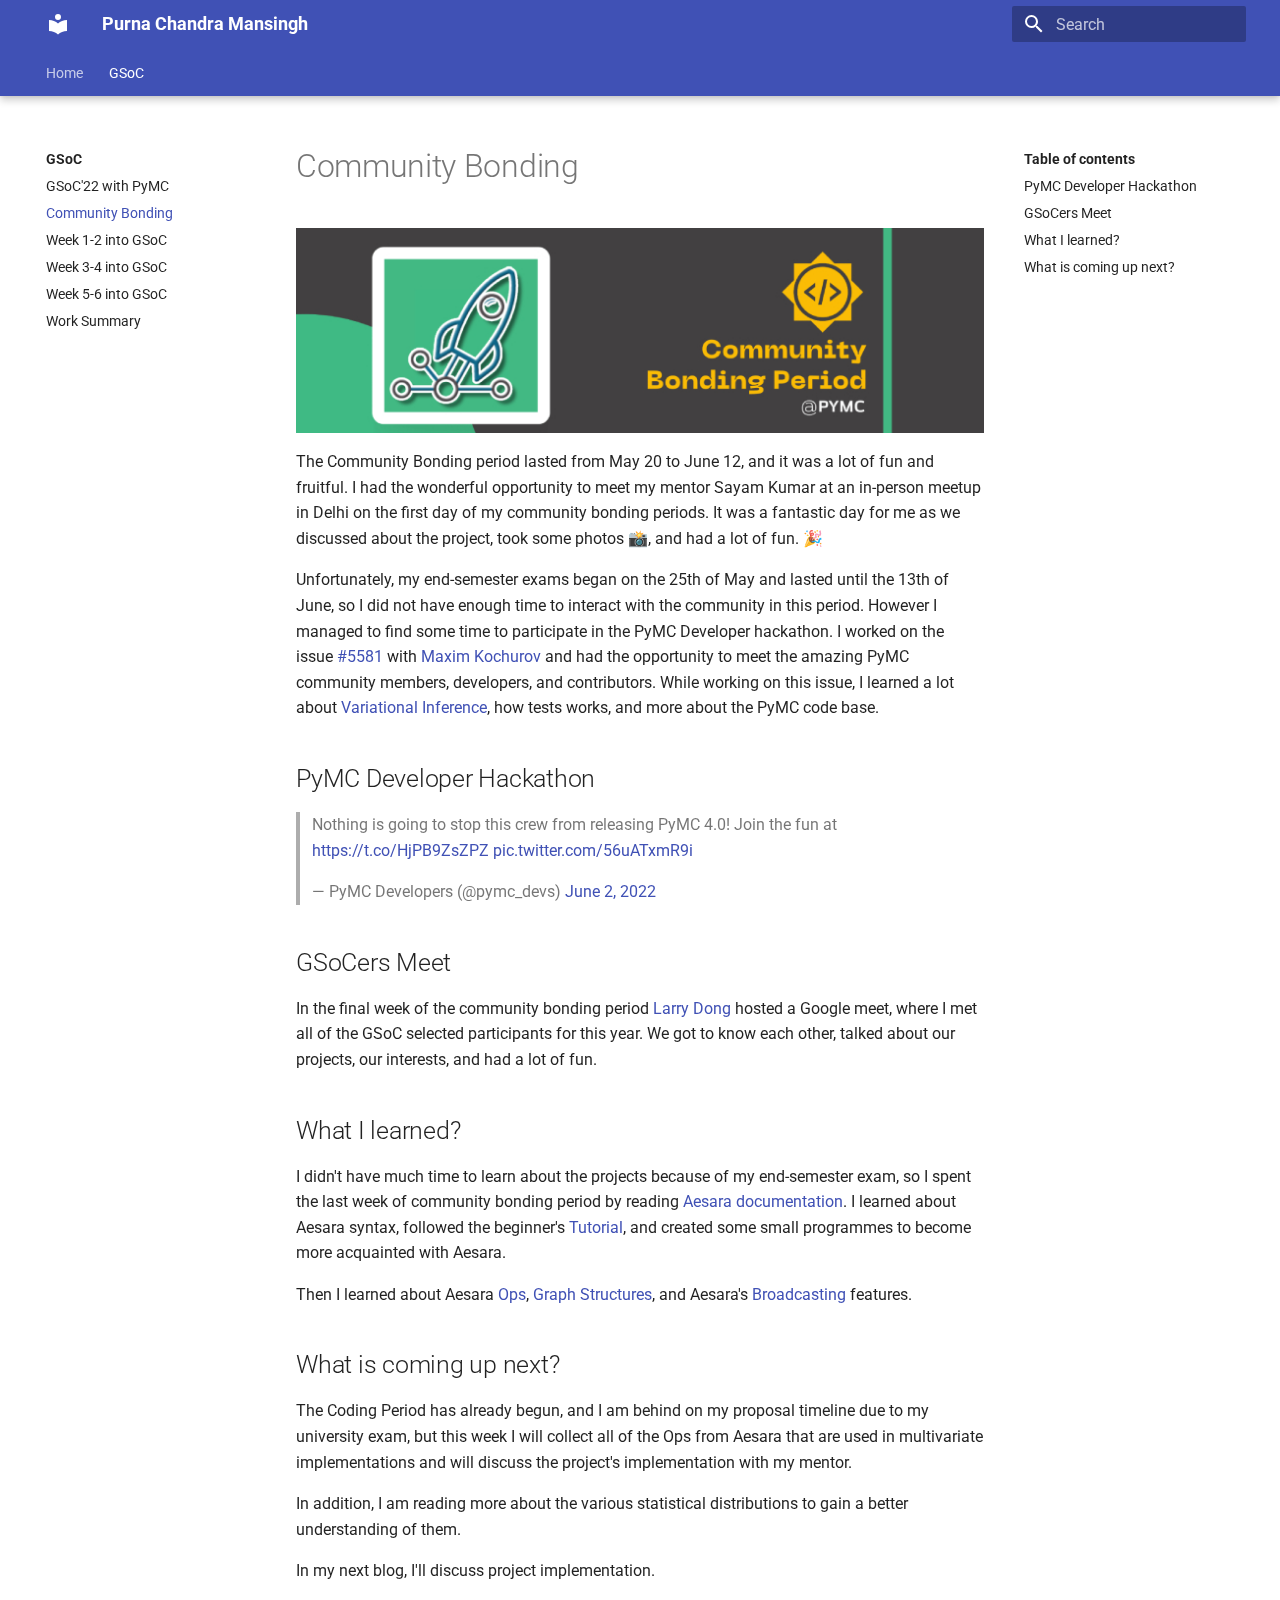
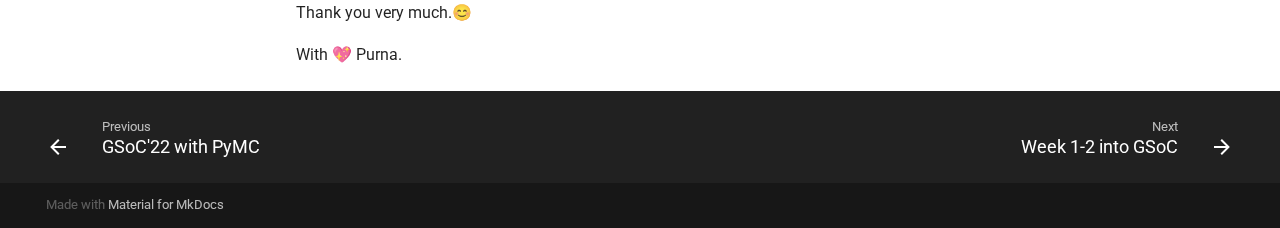
==== commit 560215c2: "Deployed cd16396 with MkDocs version: 1.3.0" ====
--- a/gsoc/community-bonding/index.html
+++ b/gsoc/community-bonding/index.html
@@ -15,7 +15,7 @@
         <link rel="canonical" href="https://purna135.github.io/gsoc/community-bonding/">
       
       <link rel="icon" href="../../assets/images/favicon.png">
-      <meta name="generator" content="mkdocs-1.3.1, mkdocs-material-8.4.3">
+      <meta name="generator" content="mkdocs-1.3.0, mkdocs-material-8.3.5">
     
     
       
@@ -23,7 +23,7 @@
       
     
     
-      <link rel="stylesheet" href="../../assets/stylesheets/main.6b80c2a2.min.css">
+      <link rel="stylesheet" href="../../assets/stylesheets/main.4a0965b7.min.css">
       
         
         <link rel="stylesheet" href="../../assets/stylesheets/palette.cbb835fc.min.css">
@@ -42,7 +42,7 @@
       
     
     
-    <script>__md_scope=new URL("../..",location),__md_hash=e=>[...e].reduce((e,_)=>(e<<5)-e+_.charCodeAt(0),0),__md_get=(e,_=localStorage,t=__md_scope)=>JSON.parse(_.getItem(t.pathname+"."+e)),__md_set=(e,_,t=localStorage,a=__md_scope)=>{try{t.setItem(a.pathname+"."+e,JSON.stringify(_))}catch(e){}}</script>
+    <script>__md_scope=new URL("../..",location),__md_get=(e,_=localStorage,t=__md_scope)=>JSON.parse(_.getItem(t.pathname+"."+e)),__md_set=(e,_,t=localStorage,a=__md_scope)=>{try{t.setItem(a.pathname+"."+e,JSON.stringify(_))}catch(e){}}</script>
     
       
 
@@ -167,13 +167,15 @@
         
   
   
+    
+  
 
 
   
   
   
     <li class="md-tabs__item">
-      <a href="../gsoc-2022-with-pymc.md" class="md-tabs__link">
+      <a href="../gsoc-2022-with-pymc/" class="md-tabs__link md-tabs__link--active">
         GSoC
       </a>
     </li>
@@ -239,12 +241,14 @@
 
   
   
-  
-    
-    <li class="md-nav__item md-nav__item--nested">
-      
-      
-        <input class="md-nav__toggle md-toggle" data-md-toggle="__nav_2" type="checkbox" id="__nav_2" >
+    
+  
+  
+    
+    <li class="md-nav__item md-nav__item--active md-nav__item--nested">
+      
+      
+        <input class="md-nav__toggle md-toggle" data-md-toggle="__nav_2" type="checkbox" id="__nav_2" checked>
       
       
       
@@ -267,7 +271,7 @@
   
   
     <li class="md-nav__item">
-      <a href="../gsoc-2022-with-pymc.md" class="md-nav__link">
+      <a href="../gsoc-2022-with-pymc/" class="md-nav__link">
         GSoC'22 with PyMC
       </a>
     </li>
@@ -279,10 +283,86 @@
               
   
   
+    
+  
+  
+    <li class="md-nav__item md-nav__item--active">
+      
+      <input class="md-nav__toggle md-toggle" data-md-toggle="toc" type="checkbox" id="__toc">
+      
+      
+        
+      
+      
+        <label class="md-nav__link md-nav__link--active" for="__toc">
+          Community Bonding
+          <span class="md-nav__icon md-icon"></span>
+        </label>
+      
+      <a href="./" class="md-nav__link md-nav__link--active">
+        Community Bonding
+      </a>
+      
+        
+
+<nav class="md-nav md-nav--secondary" aria-label="Table of contents">
+  
+  
+  
+    
+  
+  
+    <label class="md-nav__title" for="__toc">
+      <span class="md-nav__icon md-icon"></span>
+      Table of contents
+    </label>
+    <ul class="md-nav__list" data-md-component="toc" data-md-scrollfix>
+      
+        <li class="md-nav__item">
+  <a href="#pymc-developer-hackathon" class="md-nav__link">
+    PyMC Developer Hackathon
+  </a>
+  
+</li>
+      
+        <li class="md-nav__item">
+  <a href="#gsocers-meet" class="md-nav__link">
+    GSoCers Meet
+  </a>
+  
+</li>
+      
+        <li class="md-nav__item">
+  <a href="#what-i-learned" class="md-nav__link">
+    What I learned?
+  </a>
+  
+</li>
+      
+        <li class="md-nav__item">
+  <a href="#what-is-coming-up-next" class="md-nav__link">
+    What is coming up next?
+  </a>
+  
+</li>
+      
+    </ul>
+  
+</nav>
+      
+    </li>
+  
+
+            
+          
+            
+              
+  
+  
   
     <li class="md-nav__item">
-      <a href="../community-bonding.md" class="md-nav__link">
-        Community Bonding
+      <a href="../week-1-2-into-GSoC/" class="md-nav__link">
+        Week 1-2 into GSoC
       </a>
     </li>
   
@@ -295,8 +375,8 @@
   
   
     <li class="md-nav__item">
-      <a href="../week-1-2-into-GSoC.md" class="md-nav__link">
-        Week 1-2 into GSoC
+      <a href="../week-3-4-into-GSoC/" class="md-nav__link">
+        Week 3-4 into GSoC
       </a>
     </li>
   
@@ -309,8 +389,8 @@
   
   
     <li class="md-nav__item">
-      <a href="../week-3-4-into-GSoC.md" class="md-nav__link">
-        Week 3-4 into GSoC
+      <a href="../week-5-6-into-GSoC/" class="md-nav__link">
+        Week 5-6 into GSoC
       </a>
     </li>
   
@@ -323,21 +403,7 @@
   
   
     <li class="md-nav__item">
-      <a href="../week-5-6-into-GSoC.md" class="md-nav__link">
-        Week 5-6 into GSoC
-      </a>
-    </li>
-  
-
-            
-          
-            
-              
-  
-  
-  
-    <li class="md-nav__item">
-      <a href="../work-summary.md" class="md-nav__link">
+      <a href="../work-summary/" class="md-nav__link">
         Work Summary
       </a>
     </li>
@@ -440,9 +506,6 @@
 <p>Thank you very much.😊</p>
 <p>With 💖 Purna.</p>
 
-
-
-
               
             </article>
             
@@ -458,6 +521,42 @@
       
         <footer class="md-footer">
   
+    
+    <nav class="md-footer__inner md-grid" aria-label="Footer" >
+      
+        
+        <a href="../gsoc-2022-with-pymc/" class="md-footer__link md-footer__link--prev" aria-label="Previous: GSoC&#39;22 with PyMC" rel="prev">
+          <div class="md-footer__button md-icon">
+            <svg xmlns="http://www.w3.org/2000/svg" viewBox="0 0 24 24"><path d="M20 11v2H8l5.5 5.5-1.42 1.42L4.16 12l7.92-7.92L13.5 5.5 8 11h12Z"/></svg>
+          </div>
+          <div class="md-footer__title">
+            <div class="md-ellipsis">
+              <span class="md-footer__direction">
+                Previous
+              </span>
+              GSoC'22 with PyMC
+            </div>
+          </div>
+        </a>
+      
+      
+        
+        <a href="../week-1-2-into-GSoC/" class="md-footer__link md-footer__link--next" aria-label="Next: Week 1-2 into GSoC" rel="next">
+          <div class="md-footer__title">
+            <div class="md-ellipsis">
+              <span class="md-footer__direction">
+                Next
+              </span>
+              Week 1-2 into GSoC
+            </div>
+          </div>
+          <div class="md-footer__button md-icon">
+            <svg xmlns="http://www.w3.org/2000/svg" viewBox="0 0 24 24"><path d="M4 11v2h12l-5.5 5.5 1.42 1.42L19.84 12l-7.92-7.92L10.5 5.5 16 11H4Z"/></svg>
+          </div>
+        </a>
+      
+    </nav>
+  
   <div class="md-footer-meta md-typeset">
     <div class="md-footer-meta__inner md-grid">
       <div class="md-copyright">
@@ -478,11 +577,10 @@
     <div class="md-dialog" data-md-component="dialog">
       <div class="md-dialog__inner md-typeset"></div>
     </div>
-    
-    <script id="__config" type="application/json">{"base": "../..", "features": ["navigation.tabs", "navigation.tabs.sticky", "navigation.top"], "search": "../../assets/javascripts/workers/search.ecf98df9.min.js", "translations": {"clipboard.copied": "Copied to clipboard", "clipboard.copy": "Copy to clipboard", "search.config.lang": "en", "search.config.pipeline": "trimmer, stopWordFilter", "search.config.separator": "[\\s\\-]+", "search.placeholder": "Search", "search.result.more.one": "1 more on this page", "search.result.more.other": "# more on this page", "search.result.none": "No matching documents", "search.result.one": "1 matching document", "search.result.other": "# matching documents", "search.result.placeholder": "Type to start searching", "search.result.term.missing": "Missing", "select.version.title": "Select version"}}</script>
-    
-    
-      <script src="../../assets/javascripts/bundle.2ab50757.min.js"></script>
+    <script id="__config" type="application/json">{"base": "../..", "features": ["navigation.tabs", "navigation.tabs.sticky", "navigation.top"], "search": "../../assets/javascripts/workers/search.85cb4492.min.js", "translations": {"clipboard.copied": "Copied to clipboard", "clipboard.copy": "Copy to clipboard", "search.config.lang": "en", "search.config.pipeline": "trimmer, stopWordFilter", "search.config.separator": "[\\s\\-]+", "search.placeholder": "Search", "search.result.more.one": "1 more on this page", "search.result.more.other": "# more on this page", "search.result.none": "No matching documents", "search.result.one": "1 matching document", "search.result.other": "# matching documents", "search.result.placeholder": "Type to start searching", "search.result.term.missing": "Missing", "select.version.title": "Select version"}}</script>
+    
+    
+      <script src="../../assets/javascripts/bundle.431f3d41.min.js"></script>
       
     
   </body>
--- a/assets/stylesheets/main.4a0965b7.min.css
+++ b/assets/stylesheets/main.4a0965b7.min.css
@@ -0,0 +1 @@
+@charset "UTF-8";html{-webkit-text-size-adjust:none;-moz-text-size-adjust:none;-ms-text-size-adjust:none;text-size-adjust:none;box-sizing:border-box}*,:after,:before{box-sizing:inherit}@media (prefers-reduced-motion){*,:after,:before{transition:none!important}}body{margin:0}a,button,input,label{-webkit-tap-highlight-color:transparent}a{color:inherit;text-decoration:none}hr{border:0;box-sizing:initial;display:block;height:.05rem;overflow:visible;padding:0}small{font-size:80%}sub,sup{line-height:1em}img{border-style:none}table{border-collapse:initial;border-spacing:0}td,th{font-weight:400;vertical-align:top}button{background:transparent;border:0;font-family:inherit;font-size:inherit;margin:0;padding:0}input{border:0;outline:none}:root,[data-md-color-scheme=default]{--md-default-fg-color:rgba(0,0,0,.87);--md-default-fg-color--light:rgba(0,0,0,.54);--md-default-fg-color--lighter:rgba(0,0,0,.32);--md-default-fg-color--lightest:rgba(0,0,0,.07);--md-default-bg-color:#fff;--md-default-bg-color--light:hsla(0,0%,100%,.7);--md-default-bg-color--lighter:hsla(0,0%,100%,.3);--md-default-bg-color--lightest:hsla(0,0%,100%,.12);--md-primary-fg-color:#4051b5;--md-primary-fg-color--light:#5d6cc0;--md-primary-fg-color--dark:#303fa1;--md-primary-bg-color:#fff;--md-primary-bg-color--light:hsla(0,0%,100%,.7);--md-accent-fg-color:#526cfe;--md-accent-fg-color--transparent:rgba(82,108,254,.1);--md-accent-bg-color:#fff;--md-accent-bg-color--light:hsla(0,0%,100%,.7);--md-code-fg-color:#36464e;--md-code-bg-color:#f5f5f5;--md-code-hl-color:rgba(255,255,0,.5);--md-code-hl-number-color:#d52a2a;--md-code-hl-special-color:#db1457;--md-code-hl-function-color:#a846b9;--md-code-hl-constant-color:#6e59d9;--md-code-hl-keyword-color:#3f6ec6;--md-code-hl-string-color:#1c7d4d;--md-code-hl-name-color:var(--md-code-fg-color);--md-code-hl-operator-color:var(--md-default-fg-color--light);--md-code-hl-punctuation-color:var(--md-default-fg-color--light);--md-code-hl-comment-color:var(--md-default-fg-color--light);--md-code-hl-generic-color:var(--md-default-fg-color--light);--md-code-hl-variable-color:var(--md-default-fg-color--light);--md-typeset-color:var(--md-default-fg-color);--md-typeset-a-color:var(--md-primary-fg-color);--md-typeset-mark-color:rgba(255,255,0,.5);--md-typeset-del-color:rgba(245,80,61,.15);--md-typeset-ins-color:rgba(11,213,112,.15);--md-typeset-kbd-color:#fafafa;--md-typeset-kbd-accent-color:#fff;--md-typeset-kbd-border-color:#b8b8b8;--md-typeset-table-color:rgba(0,0,0,.12);--md-admonition-fg-color:var(--md-default-fg-color);--md-admonition-bg-color:var(--md-default-bg-color);--md-footer-fg-color:#fff;--md-footer-fg-color--light:hsla(0,0%,100%,.7);--md-footer-fg-color--lighter:hsla(0,0%,100%,.3);--md-footer-bg-color:rgba(0,0,0,.87);--md-footer-bg-color--dark:rgba(0,0,0,.32);--md-shadow-z1:0 0.2rem 0.5rem rgba(0,0,0,.05),0 0 0.05rem rgba(0,0,0,.1);--md-shadow-z2:0 0.2rem 0.5rem rgba(0,0,0,.1),0 0 0.05rem rgba(0,0,0,.25);--md-shadow-z3:0 0.2rem 0.5rem rgba(0,0,0,.2),0 0 0.05rem rgba(0,0,0,.35)}.md-icon svg{fill:currentcolor;display:block;height:1.2rem;width:1.2rem}body{-webkit-font-smoothing:antialiased;-moz-osx-font-smoothing:grayscale;--md-text-font-family:var(--md-text-font,_),-apple-system,BlinkMacSystemFont,Helvetica,Arial,sans-serif;--md-code-font-family:var(--md-code-font,_),SFMono-Regular,Consolas,Menlo,monospace}body,input{font-feature-settings:"kern","liga";font-family:var(--md-text-font-family)}body,code,input,kbd,pre{color:var(--md-typeset-color)}code,kbd,pre{font-feature-settings:"kern";font-family:var(--md-code-font-family)}:root{--md-typeset-table-sort-icon:url('data:image/svg+xml;charset=utf-8,<svg xmlns="http://www.w3.org/2000/svg" viewBox="0 0 24 24"><path d="m18 21-4-4h3V7h-3l4-4 4 4h-3v10h3M2 19v-2h10v2M2 13v-2h7v2M2 7V5h4v2H2Z"/></svg>');--md-typeset-table-sort-icon--asc:url('data:image/svg+xml;charset=utf-8,<svg xmlns="http://www.w3.org/2000/svg" viewBox="0 0 24 24"><path d="M19 17h3l-4 4-4-4h3V3h2M2 17h10v2H2M6 5v2H2V5m0 6h7v2H2v-2Z"/></svg>');--md-typeset-table-sort-icon--desc:url('data:image/svg+xml;charset=utf-8,<svg xmlns="http://www.w3.org/2000/svg" viewBox="0 0 24 24"><path d="M19 7h3l-4-4-4 4h3v14h2M2 17h10v2H2M6 5v2H2V5m0 6h7v2H2v-2Z"/></svg>')}.md-typeset{-webkit-print-color-adjust:exact;color-adjust:exact;font-size:.8rem;line-height:1.6}@media print{.md-typeset{font-size:.68rem}}.md-typeset blockquote,.md-typeset dl,.md-typeset figure,.md-typeset ol,.md-typeset pre,.md-typeset ul{margin-bottom:1em;margin-top:1em}.md-typeset h1{color:var(--md-default-fg-color--light);font-size:2em;line-height:1.3;margin:0 0 1.25em}.md-typeset h1,.md-typeset h2{font-weight:300;letter-spacing:-.01em}.md-typeset h2{font-size:1.5625em;line-height:1.4;margin:1.6em 0 .64em}.md-typeset h3{font-size:1.25em;font-weight:400;letter-spacing:-.01em;line-height:1.5;margin:1.6em 0 .8em}.md-typeset h2+h3{margin-top:.8em}.md-typeset h4{font-weight:700;letter-spacing:-.01em;margin:1em 0}.md-typeset h5,.md-typeset h6{color:var(--md-default-fg-color--light);font-size:.8em;font-weight:700;letter-spacing:-.01em;margin:1.25em 0}.md-typeset h5{text-transform:uppercase}.md-typeset hr{border-bottom:.05rem solid var(--md-default-fg-color--lightest);display:flow-root;margin:1.5em 0}.md-typeset a{color:var(--md-typeset-a-color);word-break:break-word}.md-typeset a,.md-typeset a:before{transition:color 125ms}.md-typeset a:focus,.md-typeset a:hover{color:var(--md-accent-fg-color)}.md-typeset a:focus code,.md-typeset a:hover code{background-color:var(--md-accent-fg-color--transparent)}.md-typeset a code{color:currentcolor;transition:background-color 125ms}.md-typeset a.focus-visible{outline-color:var(--md-accent-fg-color);outline-offset:.2rem}.md-typeset code,.md-typeset kbd,.md-typeset pre{color:var(--md-code-fg-color);direction:ltr}@media print{.md-typeset code,.md-typeset kbd,.md-typeset pre{white-space:pre-wrap}}.md-typeset code{background-color:var(--md-code-bg-color);border-radius:.1rem;-webkit-box-decoration-break:clone;box-decoration-break:clone;font-size:.85em;padding:0 .2941176471em;word-break:break-word}.md-typeset code:not(.focus-visible){-webkit-tap-highlight-color:transparent;outline:none}.md-typeset pre{display:flow-root;line-height:1.4;position:relative}.md-typeset pre>code{-webkit-box-decoration-break:slice;box-decoration-break:slice;box-shadow:none;display:block;margin:0;outline-color:var(--md-accent-fg-color);overflow:auto;padding:.7720588235em 1.1764705882em;scrollbar-color:var(--md-default-fg-color--lighter) transparent;scrollbar-width:thin;touch-action:auto;word-break:normal}.md-typeset pre>code:hover{scrollbar-color:var(--md-accent-fg-color) transparent}.md-typeset pre>code::-webkit-scrollbar{height:.2rem;width:.2rem}.md-typeset pre>code::-webkit-scrollbar-thumb{background-color:var(--md-default-fg-color--lighter)}.md-typeset pre>code::-webkit-scrollbar-thumb:hover{background-color:var(--md-accent-fg-color)}.md-typeset kbd{background-color:var(--md-typeset-kbd-color);border-radius:.1rem;box-shadow:0 .1rem 0 .05rem var(--md-typeset-kbd-border-color),0 .1rem 0 var(--md-typeset-kbd-border-color),0 -.1rem .2rem var(--md-typeset-kbd-accent-color) inset;color:var(--md-default-fg-color);display:inline-block;font-size:.75em;padding:0 .6666666667em;vertical-align:text-top;word-break:break-word}.md-typeset mark{background-color:var(--md-typeset-mark-color);-webkit-box-decoration-break:clone;box-decoration-break:clone;color:inherit;word-break:break-word}.md-typeset abbr{border-bottom:.05rem dotted var(--md-default-fg-color--light);cursor:help;text-decoration:none}@media (hover:none){.md-typeset abbr{position:relative}.md-typeset abbr[title]:-webkit-any(:focus,:hover):after{background-color:var(--md-default-fg-color);border-radius:.1rem;box-shadow:var(--md-shadow-z3);color:var(--md-default-bg-color);content:attr(title);display:inline-block;font-size:.7rem;margin-top:2em;max-width:80%;min-width:-webkit-max-content;min-width:max-content;padding:.2rem .3rem;position:absolute;width:auto}.md-typeset abbr[title]:-moz-any(:focus,:hover):after{background-color:var(--md-default-fg-color);border-radius:.1rem;box-shadow:var(--md-shadow-z3);color:var(--md-default-bg-color);content:attr(title);display:inline-block;font-size:.7rem;margin-top:2em;max-width:80%;min-width:-moz-max-content;min-width:max-content;padding:.2rem .3rem;position:absolute;width:auto}[dir=ltr] .md-typeset abbr[title]:-webkit-any(:focus,:hover):after{left:0}[dir=ltr] .md-typeset abbr[title]:-moz-any(:focus,:hover):after{left:0}[dir=ltr] .md-typeset abbr[title]:is(:focus,:hover):after{left:0}[dir=rtl] .md-typeset abbr[title]:-webkit-any(:focus,:hover):after{right:0}[dir=rtl] .md-typeset abbr[title]:-moz-any(:focus,:hover):after{right:0}[dir=rtl] .md-typeset abbr[title]:is(:focus,:hover):after{right:0}.md-typeset abbr[title]:is(:focus,:hover):after{background-color:var(--md-default-fg-color);border-radius:.1rem;box-shadow:var(--md-shadow-z3);color:var(--md-default-bg-color);content:attr(title);display:inline-block;font-size:.7rem;margin-top:2em;max-width:80%;min-width:-webkit-max-content;min-width:-moz-max-content;min-width:max-content;padding:.2rem .3rem;position:absolute;width:auto}}.md-typeset small{opacity:.75}[dir=ltr] .md-typeset sub,[dir=ltr] .md-typeset sup{margin-left:.078125em}[dir=rtl] .md-typeset sub,[dir=rtl] .md-typeset sup{margin-right:.078125em}[dir=ltr] .md-typeset blockquote{padding-left:.6rem}[dir=rtl] .md-typeset blockquote{padding-right:.6rem}[dir=ltr] .md-typeset blockquote{border-left:.2rem solid var(--md-default-fg-color--lighter)}[dir=rtl] .md-typeset blockquote{border-right:.2rem solid var(--md-default-fg-color--lighter)}.md-typeset blockquote{color:var(--md-default-fg-color--light);margin-left:0;margin-right:0}.md-typeset ul{list-style-type:disc}[dir=ltr] .md-typeset ol,[dir=ltr] .md-typeset ul{margin-left:.625em}[dir=rtl] .md-typeset ol,[dir=rtl] .md-typeset ul{margin-right:.625em}.md-typeset ol,.md-typeset ul{padding:0}.md-typeset ol:not([hidden]),.md-typeset ul:not([hidden]){display:flow-root}.md-typeset ol ol,.md-typeset ul ol{list-style-type:lower-alpha}.md-typeset ol ol ol,.md-typeset ul ol ol{list-style-type:lower-roman}[dir=ltr] .md-typeset ol li,[dir=ltr] .md-typeset ul li{margin-left:1.25em}[dir=rtl] .md-typeset ol li,[dir=rtl] .md-typeset ul li{margin-right:1.25em}.md-typeset ol li,.md-typeset ul li{margin-bottom:.5em}.md-typeset ol li blockquote,.md-typeset ol li p,.md-typeset ul li blockquote,.md-typeset ul li p{margin:.5em 0}.md-typeset ol li:last-child,.md-typeset ul li:last-child{margin-bottom:0}.md-typeset ol li :-webkit-any(ul,ol),.md-typeset ul li :-webkit-any(ul,ol){margin-bottom:.5em;margin-top:.5em}.md-typeset ol li :-moz-any(ul,ol),.md-typeset ul li :-moz-any(ul,ol){margin-bottom:.5em;margin-top:.5em}[dir=ltr] .md-typeset ol li :-webkit-any(ul,ol),[dir=ltr] .md-typeset ul li :-webkit-any(ul,ol){margin-left:.625em}[dir=ltr] .md-typeset ol li :-moz-any(ul,ol),[dir=ltr] .md-typeset ul li :-moz-any(ul,ol){margin-left:.625em}[dir=ltr] .md-typeset ol li :is(ul,ol),[dir=ltr] .md-typeset ul li :is(ul,ol){margin-left:.625em}[dir=rtl] .md-typeset ol li :-webkit-any(ul,ol),[dir=rtl] .md-typeset ul li :-webkit-any(ul,ol){margin-right:.625em}[dir=rtl] .md-typeset ol li :-moz-any(ul,ol),[dir=rtl] .md-typeset ul li :-moz-any(ul,ol){margin-right:.625em}[dir=rtl] .md-typeset ol li :is(ul,ol),[dir=rtl] .md-typeset ul li :is(ul,ol){margin-right:.625em}.md-typeset ol li :is(ul,ol),.md-typeset ul li :is(ul,ol){margin-bottom:.5em;margin-top:.5em}[dir=ltr] .md-typeset dd{margin-left:1.875em}[dir=rtl] .md-typeset dd{margin-right:1.875em}.md-typeset dd{margin-bottom:1.5em;margin-top:1em}.md-typeset img,.md-typeset svg{height:auto;max-width:100%}.md-typeset img[align=left],.md-typeset svg[align=left]{margin:1em 1em 1em 0}.md-typeset img[align=right],.md-typeset svg[align=right]{margin:1em 0 1em 1em}.md-typeset img[align]:only-child,.md-typeset svg[align]:only-child{margin-top:0}.md-typeset img[src$="#gh-dark-mode-only"],.md-typeset img[src$="#only-dark"]{display:none}.md-typeset figure{display:flow-root;margin:1em auto;max-width:100%;text-align:center;width:-webkit-fit-content;width:-moz-fit-content;width:fit-content}.md-typeset figure img{display:block}.md-typeset figcaption{font-style:italic;margin:1em auto;max-width:24rem}.md-typeset iframe{max-width:100%}.md-typeset table:not([class]){background-color:var(--md-default-bg-color);border:.05rem solid var(--md-typeset-table-color);border-radius:.1rem;display:inline-block;font-size:.64rem;max-width:100%;overflow:auto;touch-action:auto}@media print{.md-typeset table:not([class]){display:table}}.md-typeset table:not([class])+*{margin-top:1.5em}.md-typeset table:not([class]) :-webkit-any(th,td)>:first-child{margin-top:0}.md-typeset table:not([class]) :-moz-any(th,td)>:first-child{margin-top:0}.md-typeset table:not([class]) :is(th,td)>:first-child{margin-top:0}.md-typeset table:not([class]) :-webkit-any(th,td)>:last-child{margin-bottom:0}.md-typeset table:not([class]) :-moz-any(th,td)>:last-child{margin-bottom:0}.md-typeset table:not([class]) :is(th,td)>:last-child{margin-bottom:0}.md-typeset table:not([class]) :-webkit-any(th,td):not([align]){text-align:left}.md-typeset table:not([class]) :-moz-any(th,td):not([align]){text-align:left}.md-typeset table:not([class]) :is(th,td):not([align]){text-align:left}[dir=rtl] .md-typeset table:not([class]) :-webkit-any(th,td):not([align]){text-align:right}[dir=rtl] .md-typeset table:not([class]) :-moz-any(th,td):not([align]){text-align:right}[dir=rtl] .md-typeset table:not([class]) :is(th,td):not([align]){text-align:right}.md-typeset table:not([class]) th{font-weight:700;min-width:5rem;padding:.9375em 1.25em;vertical-align:top}.md-typeset table:not([class]) th a{color:inherit}.md-typeset table:not([class]) td{border-top:.05rem solid var(--md-typeset-table-color);padding:.9375em 1.25em;vertical-align:top}.md-typeset table:not([class]) tbody tr{transition:background-color 125ms}.md-typeset table:not([class]) tbody tr:hover{background-color:rgba(0,0,0,.035);box-shadow:0 .05rem 0 var(--md-default-bg-color) inset}.md-typeset table:not([class]) a{word-break:normal}.md-typeset table th[role=columnheader]{cursor:pointer}[dir=ltr] .md-typeset table th[role=columnheader]:after{margin-left:.5em}[dir=rtl] .md-typeset table th[role=columnheader]:after{margin-right:.5em}.md-typeset table th[role=columnheader]:after{content:"";display:inline-block;height:1.2em;-webkit-mask-image:var(--md-typeset-table-sort-icon);mask-image:var(--md-typeset-table-sort-icon);-webkit-mask-repeat:no-repeat;mask-repeat:no-repeat;-webkit-mask-size:contain;mask-size:contain;transition:background-color 125ms;vertical-align:text-bottom;width:1.2em}.md-typeset table th[role=columnheader]:hover:after{background-color:var(--md-default-fg-color--lighter)}.md-typeset table th[role=columnheader][aria-sort=ascending]:after{background-color:var(--md-default-fg-color--light);-webkit-mask-image:var(--md-typeset-table-sort-icon--asc);mask-image:var(--md-typeset-table-sort-icon--asc)}.md-typeset table th[role=columnheader][aria-sort=descending]:after{background-color:var(--md-default-fg-color--light);-webkit-mask-image:var(--md-typeset-table-sort-icon--desc);mask-image:var(--md-typeset-table-sort-icon--desc)}.md-typeset__scrollwrap{margin:1em -.8rem;overflow-x:auto;touch-action:auto}.md-typeset__table{display:inline-block;margin-bottom:.5em;padding:0 .8rem}@media print{.md-typeset__table{display:block}}html .md-typeset__table table{display:table;margin:0;overflow:hidden;width:100%}@media screen and (max-width:44.9375em){.md-content__inner>pre{margin:1em -.8rem}.md-content__inner>pre code{border-radius:0}}.md-banner{background-color:var(--md-footer-bg-color);color:var(--md-footer-fg-color);overflow:auto}@media print{.md-banner{display:none}}.md-banner--warning{background:var(--md-typeset-mark-color);color:var(--md-default-fg-color)}.md-banner__inner{font-size:.7rem;margin:.6rem auto;padding:0 .8rem}html{font-size:125%;height:100%;overflow-x:hidden}@media screen and (min-width:100em){html{font-size:137.5%}}@media screen and (min-width:125em){html{font-size:150%}}body{background-color:var(--md-default-bg-color);display:flex;flex-direction:column;font-size:.5rem;min-height:100%;position:relative;width:100%}@media print{body{display:block}}@media screen and (max-width:59.9375em){body[data-md-scrolllock]{position:fixed}}.md-grid{margin-left:auto;margin-right:auto;max-width:61rem}.md-container{display:flex;flex-direction:column;flex-grow:1}@media print{.md-container{display:block}}.md-main{flex-grow:1}.md-main__inner{display:flex;height:100%;margin-top:1.5rem}.md-ellipsis{overflow:hidden;text-overflow:ellipsis;white-space:nowrap}.md-toggle{display:none}.md-option{height:0;opacity:0;position:absolute;width:0}.md-option:checked+label:not([hidden]){display:block}.md-option.focus-visible+label{outline-color:var(--md-accent-fg-color);outline-style:auto}.md-skip{background-color:var(--md-default-fg-color);border-radius:.1rem;color:var(--md-default-bg-color);font-size:.64rem;margin:.5rem;opacity:0;outline-color:var(--md-accent-fg-color);padding:.3rem .5rem;position:fixed;transform:translateY(.4rem);z-index:-1}.md-skip:focus{opacity:1;transform:translateY(0);transition:transform .25s cubic-bezier(.4,0,.2,1),opacity 175ms 75ms;z-index:10}@page{margin:25mm}:root{--md-clipboard-icon:url('data:image/svg+xml;charset=utf-8,<svg xmlns="http://www.w3.org/2000/svg" viewBox="0 0 24 24"><path d="M19 21H8V7h11m0-2H8a2 2 0 0 0-2 2v14a2 2 0 0 0 2 2h11a2 2 0 0 0 2-2V7a2 2 0 0 0-2-2m-3-4H4a2 2 0 0 0-2 2v14h2V3h12V1Z"/></svg>')}.md-clipboard{border-radius:.1rem;color:var(--md-default-fg-color--lightest);cursor:pointer;height:1.5em;outline-color:var(--md-accent-fg-color);outline-offset:.1rem;position:absolute;right:.5em;top:.5em;transition:color .25s;width:1.5em;z-index:1}@media print{.md-clipboard{display:none}}.md-clipboard:not(.focus-visible){-webkit-tap-highlight-color:transparent;outline:none}:hover>.md-clipboard{color:var(--md-default-fg-color--light)}.md-clipboard:-webkit-any(:focus,:hover){color:var(--md-accent-fg-color)}.md-clipboard:-moz-any(:focus,:hover){color:var(--md-accent-fg-color)}.md-clipboard:is(:focus,:hover){color:var(--md-accent-fg-color)}.md-clipboard:after{background-color:currentcolor;content:"";display:block;height:1.125em;margin:0 auto;-webkit-mask-image:var(--md-clipboard-icon);mask-image:var(--md-clipboard-icon);-webkit-mask-repeat:no-repeat;mask-repeat:no-repeat;-webkit-mask-size:contain;mask-size:contain;width:1.125em}.md-clipboard--inline{cursor:pointer}.md-clipboard--inline code{transition:color .25s,background-color .25s}.md-clipboard--inline:-webkit-any(:focus,:hover) code{background-color:var(--md-accent-fg-color--transparent);color:var(--md-accent-fg-color)}.md-clipboard--inline:-moz-any(:focus,:hover) code{background-color:var(--md-accent-fg-color--transparent);color:var(--md-accent-fg-color)}.md-clipboard--inline:is(:focus,:hover) code{background-color:var(--md-accent-fg-color--transparent);color:var(--md-accent-fg-color)}.md-content{flex-grow:1;min-width:0}.md-content__inner{margin:0 .8rem 1.2rem;padding-top:.6rem}@media screen and (min-width:76.25em){[dir=ltr] .md-sidebar--primary:not([hidden])~.md-content>.md-content__inner{margin-left:1.2rem}[dir=ltr] .md-sidebar--secondary:not([hidden])~.md-content>.md-content__inner,[dir=rtl] .md-sidebar--primary:not([hidden])~.md-content>.md-content__inner{margin-right:1.2rem}[dir=rtl] .md-sidebar--secondary:not([hidden])~.md-content>.md-content__inner{margin-left:1.2rem}}.md-content__inner:before{content:"";display:block;height:.4rem}.md-content__inner>:last-child{margin-bottom:0}[dir=ltr] .md-content__button{margin-left:.4rem}[dir=rtl] .md-content__button{margin-right:.4rem}.md-content__button{float:right;margin:.4rem 0;padding:0}@media print{.md-content__button{display:none}}[dir=rtl] .md-content__button{float:left}.md-typeset .md-content__button{color:var(--md-default-fg-color--lighter)}.md-content__button svg{display:inline;vertical-align:top}[dir=rtl] .md-content__button svg{transform:scaleX(-1)}[dir=ltr] .md-dialog{right:.8rem}[dir=rtl] .md-dialog{left:.8rem}.md-dialog{background-color:var(--md-default-fg-color);border-radius:.1rem;bottom:.8rem;box-shadow:var(--md-shadow-z3);min-width:11.1rem;opacity:0;padding:.4rem .6rem;pointer-events:none;position:fixed;transform:translateY(100%);transition:transform 0ms .4s,opacity .4s;z-index:4}@media print{.md-dialog{display:none}}.md-dialog--active{opacity:1;pointer-events:auto;transform:translateY(0);transition:transform .4s cubic-bezier(.075,.85,.175,1),opacity .4s}.md-dialog__inner{color:var(--md-default-bg-color);font-size:.7rem}.md-footer{background-color:var(--md-footer-bg-color);color:var(--md-footer-fg-color)}@media print{.md-footer{display:none}}.md-footer__inner{justify-content:space-between;overflow:auto;padding:.2rem}.md-footer__inner:not([hidden]){display:flex}.md-footer__link{display:flex;flex-grow:0.01;outline-color:var(--md-accent-fg-color);overflow:hidden;padding-bottom:.4rem;padding-top:1.4rem;transition:opacity .25s}.md-footer__link:-webkit-any(:focus,:hover){opacity:.7}.md-footer__link:-moz-any(:focus,:hover){opacity:.7}.md-footer__link:is(:focus,:hover){opacity:.7}[dir=rtl] .md-footer__link svg{transform:scaleX(-1)}@media screen and (max-width:44.9375em){.md-footer__link--prev .md-footer__title{display:none}}[dir=ltr] .md-footer__link--next{margin-left:auto}[dir=rtl] .md-footer__link--next{margin-right:auto}.md-footer__link--next{text-align:right}[dir=rtl] .md-footer__link--next{text-align:left}.md-footer__title{flex-grow:1;font-size:.9rem;line-height:2.4rem;max-width:calc(100% - 2.4rem);padding:0 1rem;position:relative;white-space:nowrap}.md-footer__button{margin:.2rem;padding:.4rem}.md-footer__direction{font-size:.64rem;left:0;margin-top:-1rem;opacity:.7;padding:0 1rem;position:absolute;right:0}.md-footer-meta{background-color:var(--md-footer-bg-color--dark)}.md-footer-meta__inner{display:flex;flex-wrap:wrap;justify-content:space-between;padding:.2rem}html .md-footer-meta.md-typeset a{color:var(--md-footer-fg-color--light)}html .md-footer-meta.md-typeset a:-webkit-any(:focus,:hover){color:var(--md-footer-fg-color)}html .md-footer-meta.md-typeset a:-moz-any(:focus,:hover){color:var(--md-footer-fg-color)}html .md-footer-meta.md-typeset a:is(:focus,:hover){color:var(--md-footer-fg-color)}.md-copyright{color:var(--md-footer-fg-color--lighter);font-size:.64rem;margin:auto .6rem;padding:.4rem 0;width:100%}@media screen and (min-width:45em){.md-copyright{width:auto}}.md-copyright__highlight{color:var(--md-footer-fg-color--light)}.md-social{margin:0 .4rem;padding:.2rem 0 .6rem}@media screen and (min-width:45em){.md-social{padding:.6rem 0}}.md-social__link{display:inline-block;height:1.6rem;text-align:center;width:1.6rem}.md-social__link:before{line-height:1.9}.md-social__link svg{fill:currentcolor;max-height:.8rem;vertical-align:-25%}.md-typeset .md-button{border:.1rem solid;border-radius:.1rem;color:var(--md-primary-fg-color);cursor:pointer;display:inline-block;font-weight:700;padding:.625em 2em;transition:color 125ms,background-color 125ms,border-color 125ms}.md-typeset .md-button--primary{background-color:var(--md-primary-fg-color);border-color:var(--md-primary-fg-color);color:var(--md-primary-bg-color)}.md-typeset .md-button:-webkit-any(:focus,:hover){background-color:var(--md-accent-fg-color);border-color:var(--md-accent-fg-color);color:var(--md-accent-bg-color)}.md-typeset .md-button:-moz-any(:focus,:hover){background-color:var(--md-accent-fg-color);border-color:var(--md-accent-fg-color);color:var(--md-accent-bg-color)}.md-typeset .md-button:is(:focus,:hover){background-color:var(--md-accent-fg-color);border-color:var(--md-accent-fg-color);color:var(--md-accent-bg-color)}[dir=ltr] .md-typeset .md-input{border-top-left-radius:.1rem}[dir=ltr] .md-typeset .md-input,[dir=rtl] .md-typeset .md-input{border-top-right-radius:.1rem}[dir=rtl] .md-typeset .md-input{border-top-left-radius:.1rem}.md-typeset .md-input{border-bottom:.1rem solid var(--md-default-fg-color--lighter);box-shadow:var(--md-shadow-z1);font-size:.8rem;height:1.8rem;padding:0 .6rem;transition:border .25s,box-shadow .25s}.md-typeset .md-input:-webkit-any(:focus,:hover){border-bottom-color:var(--md-accent-fg-color);box-shadow:var(--md-shadow-z2)}.md-typeset .md-input:-moz-any(:focus,:hover){border-bottom-color:var(--md-accent-fg-color);box-shadow:var(--md-shadow-z2)}.md-typeset .md-input:is(:focus,:hover){border-bottom-color:var(--md-accent-fg-color);box-shadow:var(--md-shadow-z2)}.md-typeset .md-input--stretch{width:100%}.md-header{background-color:var(--md-primary-fg-color);box-shadow:0 0 .2rem transparent,0 .2rem .4rem transparent;color:var(--md-primary-bg-color);display:block;left:0;position:-webkit-sticky;position:sticky;right:0;top:0;z-index:4}@media print{.md-header{display:none}}.md-header[hidden]{transform:translateY(-100%);transition:transform .25s cubic-bezier(.8,0,.6,1),box-shadow .25s}.md-header--shadow{box-shadow:0 0 .2rem rgba(0,0,0,.1),0 .2rem .4rem rgba(0,0,0,.2);transition:transform .25s cubic-bezier(.1,.7,.1,1),box-shadow .25s}.md-header__inner{align-items:center;display:flex;padding:0 .2rem}.md-header__button{color:currentcolor;cursor:pointer;margin:.2rem;outline-color:var(--md-accent-fg-color);padding:.4rem;position:relative;transition:opacity .25s;vertical-align:middle;z-index:1}.md-header__button:hover{opacity:.7}.md-header__button:not([hidden]){display:inline-block}.md-header__button:not(.focus-visible){-webkit-tap-highlight-color:transparent;outline:none}.md-header__button.md-logo{margin:.2rem;padding:.4rem}@media screen and (max-width:76.1875em){.md-header__button.md-logo{display:none}}.md-header__button.md-logo :-webkit-any(img,svg){fill:currentcolor;display:block;height:1.2rem;width:auto}.md-header__button.md-logo :-moz-any(img,svg){fill:currentcolor;display:block;height:1.2rem;width:auto}.md-header__button.md-logo :is(img,svg){fill:currentcolor;display:block;height:1.2rem;width:auto}@media screen and (min-width:60em){.md-header__button[for=__search]{display:none}}.no-js .md-header__button[for=__search]{display:none}[dir=rtl] .md-header__button[for=__search] svg{transform:scaleX(-1)}@media screen and (min-width:76.25em){.md-header__button[for=__drawer]{display:none}}.md-header__topic{display:flex;max-width:100%;position:absolute;transition:transform .4s cubic-bezier(.1,.7,.1,1),opacity .15s;white-space:nowrap}.md-header__topic+.md-header__topic{opacity:0;pointer-events:none;transform:translateX(1.25rem);transition:transform .4s cubic-bezier(1,.7,.1,.1),opacity .15s;z-index:-1}[dir=rtl] .md-header__topic+.md-header__topic{transform:translateX(-1.25rem)}.md-header__topic:first-child{font-weight:700}[dir=ltr] .md-header__title{margin-right:.4rem}[dir=rtl] .md-header__title{margin-left:.4rem}[dir=ltr] .md-header__title{margin-left:1rem}[dir=rtl] .md-header__title{margin-right:1rem}.md-header__title{flex-grow:1;font-size:.9rem;height:2.4rem;line-height:2.4rem}.md-header__title--active .md-header__topic{opacity:0;pointer-events:none;transform:translateX(-1.25rem);transition:transform .4s cubic-bezier(1,.7,.1,.1),opacity .15s;z-index:-1}[dir=rtl] .md-header__title--active .md-header__topic{transform:translateX(1.25rem)}.md-header__title--active .md-header__topic+.md-header__topic{opacity:1;pointer-events:auto;transform:translateX(0);transition:transform .4s cubic-bezier(.1,.7,.1,1),opacity .15s;z-index:0}.md-header__title>.md-header__ellipsis{height:100%;position:relative;width:100%}.md-header__option{display:flex;flex-shrink:0;max-width:100%;transition:max-width 0ms .25s,opacity .25s .25s;white-space:nowrap}[data-md-toggle=search]:checked~.md-header .md-header__option{max-width:0;opacity:0;transition:max-width 0ms,opacity 0ms}.md-header__source{display:none}@media screen and (min-width:60em){[dir=ltr] .md-header__source{margin-left:1rem}[dir=rtl] .md-header__source{margin-right:1rem}.md-header__source{display:block;max-width:11.7rem;width:11.7rem}}@media screen and (min-width:76.25em){[dir=ltr] .md-header__source{margin-left:1.4rem}[dir=rtl] .md-header__source{margin-right:1.4rem}}:root{--md-nav-icon--prev:url('data:image/svg+xml;charset=utf-8,<svg xmlns="http://www.w3.org/2000/svg" viewBox="0 0 24 24"><path d="M20 11v2H8l5.5 5.5-1.42 1.42L4.16 12l7.92-7.92L13.5 5.5 8 11h12Z"/></svg>');--md-nav-icon--next:url('data:image/svg+xml;charset=utf-8,<svg xmlns="http://www.w3.org/2000/svg" viewBox="0 0 24 24"><path d="M8.59 16.58 13.17 12 8.59 7.41 10 6l6 6-6 6-1.41-1.42Z"/></svg>');--md-toc-icon:url('data:image/svg+xml;charset=utf-8,<svg xmlns="http://www.w3.org/2000/svg" viewBox="0 0 24 24"><path d="M3 9h14V7H3v2m0 4h14v-2H3v2m0 4h14v-2H3v2m16 0h2v-2h-2v2m0-10v2h2V7h-2m0 6h2v-2h-2v2Z"/></svg>')}.md-nav{font-size:.7rem;line-height:1.3}.md-nav__title{display:block;font-weight:700;overflow:hidden;padding:0 .6rem;text-overflow:ellipsis}.md-nav__title .md-nav__button{display:none}.md-nav__title .md-nav__button img{height:100%;width:auto}.md-nav__title .md-nav__button.md-logo :-webkit-any(img,svg){fill:currentcolor;display:block;height:2.4rem;max-width:100%;object-fit:contain;width:auto}.md-nav__title .md-nav__button.md-logo :-moz-any(img,svg){fill:currentcolor;display:block;height:2.4rem;max-width:100%;object-fit:contain;width:auto}.md-nav__title .md-nav__button.md-logo :is(img,svg){fill:currentcolor;display:block;height:2.4rem;max-width:100%;object-fit:contain;width:auto}.md-nav__list{list-style:none;margin:0;padding:0}.md-nav__item{padding:0 .6rem}[dir=ltr] .md-nav__item .md-nav__item{padding-right:0}[dir=rtl] .md-nav__item .md-nav__item{padding-left:0}.md-nav__link{align-items:center;cursor:pointer;display:flex;justify-content:space-between;margin-top:.625em;overflow:hidden;scroll-snap-align:start;text-overflow:ellipsis;transition:color 125ms}.md-nav__link--passed{color:var(--md-default-fg-color--light)}.md-nav__item .md-nav__link--active{color:var(--md-typeset-a-color)}.md-nav__item .md-nav__link--index [href]{width:100%}.md-nav__link:-webkit-any(:focus,:hover){color:var(--md-accent-fg-color)}.md-nav__link:-moz-any(:focus,:hover){color:var(--md-accent-fg-color)}.md-nav__link:is(:focus,:hover){color:var(--md-accent-fg-color)}.md-nav__link.focus-visible{outline-color:var(--md-accent-fg-color);outline-offset:.2rem}.md-nav--primary .md-nav__link[for=__toc]{display:none}.md-nav--primary .md-nav__link[for=__toc] .md-icon:after{background-color:currentcolor;display:block;height:100%;-webkit-mask-image:var(--md-toc-icon);mask-image:var(--md-toc-icon);width:100%}.md-nav--primary .md-nav__link[for=__toc]~.md-nav{display:none}.md-nav__link>*{cursor:pointer;display:flex}.md-nav__icon{flex-shrink:0}.md-nav__source{display:none}@media screen and (max-width:76.1875em){.md-nav--primary,.md-nav--primary .md-nav{background-color:var(--md-default-bg-color);display:flex;flex-direction:column;height:100%;left:0;position:absolute;right:0;top:0;z-index:1}.md-nav--primary :-webkit-any(.md-nav__title,.md-nav__item){font-size:.8rem;line-height:1.5}.md-nav--primary :-moz-any(.md-nav__title,.md-nav__item){font-size:.8rem;line-height:1.5}.md-nav--primary :is(.md-nav__title,.md-nav__item){font-size:.8rem;line-height:1.5}.md-nav--primary .md-nav__title{background-color:var(--md-default-fg-color--lightest);color:var(--md-default-fg-color--light);cursor:pointer;height:5.6rem;line-height:2.4rem;padding:3rem .8rem .2rem;position:relative;white-space:nowrap}[dir=ltr] .md-nav--primary .md-nav__title .md-nav__icon{left:.4rem}[dir=rtl] .md-nav--primary .md-nav__title .md-nav__icon{right:.4rem}.md-nav--primary .md-nav__title .md-nav__icon{display:block;height:1.2rem;margin:.2rem;position:absolute;top:.4rem;width:1.2rem}.md-nav--primary .md-nav__title .md-nav__icon:after{background-color:currentcolor;content:"";display:block;height:100%;-webkit-mask-image:var(--md-nav-icon--prev);mask-image:var(--md-nav-icon--prev);-webkit-mask-repeat:no-repeat;mask-repeat:no-repeat;-webkit-mask-size:contain;mask-size:contain;width:100%}.md-nav--primary .md-nav__title~.md-nav__list{background-color:var(--md-default-bg-color);box-shadow:0 .05rem 0 var(--md-default-fg-color--lightest) inset;overflow-y:auto;-ms-scroll-snap-type:y mandatory;scroll-snap-type:y mandatory;touch-action:pan-y}.md-nav--primary .md-nav__title~.md-nav__list>:first-child{border-top:0}.md-nav--primary .md-nav__title[for=__drawer]{background-color:var(--md-primary-fg-color);color:var(--md-primary-bg-color);font-weight:700}.md-nav--primary .md-nav__title .md-logo{display:block;left:.2rem;margin:.2rem;padding:.4rem;position:absolute;right:.2rem;top:.2rem}.md-nav--primary .md-nav__list{flex:1}.md-nav--primary .md-nav__item{border-top:.05rem solid var(--md-default-fg-color--lightest);padding:0}.md-nav--primary .md-nav__item--active>.md-nav__link{color:var(--md-typeset-a-color)}.md-nav--primary .md-nav__item--active>.md-nav__link:-webkit-any(:focus,:hover){color:var(--md-accent-fg-color)}.md-nav--primary .md-nav__item--active>.md-nav__link:-moz-any(:focus,:hover){color:var(--md-accent-fg-color)}.md-nav--primary .md-nav__item--active>.md-nav__link:is(:focus,:hover){color:var(--md-accent-fg-color)}.md-nav--primary .md-nav__link{margin-top:0;padding:.6rem .8rem}[dir=ltr] .md-nav--primary .md-nav__link .md-nav__icon{margin-right:-.2rem}[dir=rtl] .md-nav--primary .md-nav__link .md-nav__icon{margin-left:-.2rem}.md-nav--primary .md-nav__link .md-nav__icon{font-size:1.2rem;height:1.2rem;width:1.2rem}.md-nav--primary .md-nav__link .md-nav__icon:after{background-color:currentcolor;content:"";display:block;height:100%;-webkit-mask-image:var(--md-nav-icon--next);mask-image:var(--md-nav-icon--next);-webkit-mask-repeat:no-repeat;mask-repeat:no-repeat;-webkit-mask-size:contain;mask-size:contain;width:100%}[dir=rtl] .md-nav--primary .md-nav__icon:after{transform:scale(-1)}.md-nav--primary .md-nav--secondary .md-nav{background-color:initial;position:static}[dir=ltr] .md-nav--primary .md-nav--secondary .md-nav .md-nav__link{padding-left:1.4rem}[dir=rtl] .md-nav--primary .md-nav--secondary .md-nav .md-nav__link{padding-right:1.4rem}[dir=ltr] .md-nav--primary .md-nav--secondary .md-nav .md-nav .md-nav__link{padding-left:2rem}[dir=rtl] .md-nav--primary .md-nav--secondary .md-nav .md-nav .md-nav__link{padding-right:2rem}[dir=ltr] .md-nav--primary .md-nav--secondary .md-nav .md-nav .md-nav .md-nav__link{padding-left:2.6rem}[dir=rtl] .md-nav--primary .md-nav--secondary .md-nav .md-nav .md-nav .md-nav__link{padding-right:2.6rem}[dir=ltr] .md-nav--primary .md-nav--secondary .md-nav .md-nav .md-nav .md-nav .md-nav__link{padding-left:3.2rem}[dir=rtl] .md-nav--primary .md-nav--secondary .md-nav .md-nav .md-nav .md-nav .md-nav__link{padding-right:3.2rem}.md-nav--secondary{background-color:initial}.md-nav__toggle~.md-nav{display:flex;opacity:0;transform:translateX(100%);transition:transform .25s cubic-bezier(.8,0,.6,1),opacity 125ms 50ms}[dir=rtl] .md-nav__toggle~.md-nav{transform:translateX(-100%)}.md-nav__toggle:checked~.md-nav{opacity:1;transform:translateX(0);transition:transform .25s cubic-bezier(.4,0,.2,1),opacity 125ms 125ms}.md-nav__toggle:checked~.md-nav>.md-nav__list{-webkit-backface-visibility:hidden;backface-visibility:hidden}}@media screen and (max-width:59.9375em){.md-nav--primary .md-nav__link[for=__toc]{display:flex}.md-nav--primary .md-nav__link[for=__toc] .md-icon:after{content:""}.md-nav--primary .md-nav__link[for=__toc]+.md-nav__link{display:none}.md-nav--primary .md-nav__link[for=__toc]~.md-nav{display:flex}.md-nav__source{background-color:var(--md-primary-fg-color--dark);color:var(--md-primary-bg-color);display:block;padding:0 .2rem}}@media screen and (min-width:60em) and (max-width:76.1875em){.md-nav--integrated .md-nav__link[for=__toc]{display:flex}.md-nav--integrated .md-nav__link[for=__toc] .md-icon:after{content:""}.md-nav--integrated .md-nav__link[for=__toc]+.md-nav__link{display:none}.md-nav--integrated .md-nav__link[for=__toc]~.md-nav{display:flex}}@media screen and (min-width:60em){.md-nav--secondary .md-nav__title[for=__toc]{scroll-snap-align:start}.md-nav--secondary .md-nav__title .md-nav__icon{display:none}}@media screen and (min-width:76.25em){.md-nav{transition:max-height .25s cubic-bezier(.86,0,.07,1)}.md-nav--primary .md-nav__title[for=__drawer]{scroll-snap-align:start}.md-nav--primary .md-nav__title .md-nav__icon,.md-nav__toggle~.md-nav{display:none}.md-nav__toggle:-webkit-any(:checked,:indeterminate)~.md-nav{display:block}.md-nav__toggle:-moz-any(:checked,:indeterminate)~.md-nav{display:block}.md-nav__toggle:is(:checked,:indeterminate)~.md-nav{display:block}.md-nav__item--nested>.md-nav>.md-nav__title{display:none}.md-nav__item--section{display:block;margin:1.25em 0}.md-nav__item--section:last-child{margin-bottom:0}.md-nav__item--section>.md-nav__link{font-weight:700;pointer-events:none}.md-nav__item--section>.md-nav__link--index [href]{pointer-events:auto}.md-nav__item--section>.md-nav__link .md-nav__icon{display:none}.md-nav__item--section>.md-nav{display:block}.md-nav__item--section>.md-nav>.md-nav__list>.md-nav__item{padding:0}.md-nav__icon{border-radius:100%;float:right;height:.9rem;transition:background-color .25s,transform .25s;width:.9rem}[dir=rtl] .md-nav__icon{float:left;transform:rotate(180deg)}.md-nav__icon:hover{background-color:var(--md-accent-fg-color--transparent)}.md-nav__icon:after{background-color:currentcolor;content:"";display:inline-block;height:100%;-webkit-mask-image:var(--md-nav-icon--next);mask-image:var(--md-nav-icon--next);-webkit-mask-repeat:no-repeat;mask-repeat:no-repeat;-webkit-mask-size:contain;mask-size:contain;vertical-align:-.1rem;width:100%}.md-nav__item--nested .md-nav__toggle:checked~.md-nav__link .md-nav__icon,.md-nav__item--nested .md-nav__toggle:indeterminate~.md-nav__link .md-nav__icon{transform:rotate(90deg)}.md-nav--lifted>.md-nav__list>.md-nav__item,.md-nav--lifted>.md-nav__list>.md-nav__item--nested,.md-nav--lifted>.md-nav__title{display:none}.md-nav--lifted>.md-nav__list>.md-nav__item--active{display:block;padding:0}.md-nav--lifted>.md-nav__list>.md-nav__item--active>.md-nav__link{font-weight:700;margin-top:0;padding:0 .6rem;pointer-events:none}.md-nav--lifted>.md-nav__list>.md-nav__item--active>.md-nav__link--index [href]{pointer-events:auto}.md-nav--lifted>.md-nav__list>.md-nav__item--active>.md-nav__link .md-nav__icon{display:none}.md-nav--lifted .md-nav[data-md-level="1"]{display:block}[dir=ltr] .md-nav--lifted .md-nav[data-md-level="1"]>.md-nav__list>.md-nav__item{padding-right:.6rem}[dir=rtl] .md-nav--lifted .md-nav[data-md-level="1"]>.md-nav__list>.md-nav__item{padding-left:.6rem}.md-nav--integrated>.md-nav__list>.md-nav__item--active:not(.md-nav__item--nested){padding:0 .6rem}.md-nav--integrated>.md-nav__list>.md-nav__item--active:not(.md-nav__item--nested)>.md-nav__link{padding:0}[dir=ltr] .md-nav--integrated>.md-nav__list>.md-nav__item--active .md-nav--secondary{border-left:.05rem solid var(--md-primary-fg-color)}[dir=rtl] .md-nav--integrated>.md-nav__list>.md-nav__item--active .md-nav--secondary{border-right:.05rem solid var(--md-primary-fg-color)}.md-nav--integrated>.md-nav__list>.md-nav__item--active .md-nav--secondary{display:block;margin-bottom:1.25em}.md-nav--integrated>.md-nav__list>.md-nav__item--active .md-nav--secondary>.md-nav__title{display:none}}:root{--md-search-result-icon:url('data:image/svg+xml;charset=utf-8,<svg xmlns="http://www.w3.org/2000/svg" viewBox="0 0 24 24"><path d="M14 2H6a2 2 0 0 0-2 2v16a2 2 0 0 0 2 2h7c-.41-.25-.8-.56-1.14-.9-.33-.33-.61-.7-.86-1.1H6V4h7v5h5v1.18c.71.16 1.39.43 2 .82V8l-6-6m6.31 16.9c1.33-2.11.69-4.9-1.4-6.22-2.11-1.33-4.91-.68-6.22 1.4-1.34 2.11-.69 4.89 1.4 6.22 1.46.93 3.32.93 4.79.02L22 23.39 23.39 22l-3.08-3.1m-3.81.1a2.5 2.5 0 0 1-2.5-2.5 2.5 2.5 0 0 1 2.5-2.5 2.5 2.5 0 0 1 2.5 2.5 2.5 2.5 0 0 1-2.5 2.5Z"/></svg>')}.md-search{position:relative}@media screen and (min-width:60em){.md-search{padding:.2rem 0}}.no-js .md-search{display:none}.md-search__overlay{opacity:0;z-index:1}@media screen and (max-width:59.9375em){[dir=ltr] .md-search__overlay{left:-2.2rem}[dir=rtl] .md-search__overlay{right:-2.2rem}.md-search__overlay{background-color:var(--md-default-bg-color);border-radius:1rem;height:2rem;overflow:hidden;pointer-events:none;position:absolute;top:-1rem;transform-origin:center;transition:transform .3s .1s,opacity .2s .2s;width:2rem}[data-md-toggle=search]:checked~.md-header .md-search__overlay{opacity:1;transition:transform .4s,opacity .1s}}@media screen and (min-width:60em){[dir=ltr] .md-search__overlay{left:0}[dir=rtl] .md-search__overlay{right:0}.md-search__overlay{background-color:rgba(0,0,0,.54);cursor:pointer;height:0;position:fixed;top:0;transition:width 0ms .25s,height 0ms .25s,opacity .25s;width:0}[data-md-toggle=search]:checked~.md-header .md-search__overlay{height:200vh;opacity:1;transition:width 0ms,height 0ms,opacity .25s;width:100%}}@media screen and (max-width:29.9375em){[data-md-toggle=search]:checked~.md-header .md-search__overlay{transform:scale(45)}}@media screen and (min-width:30em) and (max-width:44.9375em){[data-md-toggle=search]:checked~.md-header .md-search__overlay{transform:scale(60)}}@media screen and (min-width:45em) and (max-width:59.9375em){[data-md-toggle=search]:checked~.md-header .md-search__overlay{transform:scale(75)}}.md-search__inner{-webkit-backface-visibility:hidden;backface-visibility:hidden}@media screen and (max-width:59.9375em){[dir=ltr] .md-search__inner{left:0}[dir=rtl] .md-search__inner{right:0}.md-search__inner{height:0;opacity:0;overflow:hidden;position:fixed;top:0;transform:translateX(5%);transition:width 0ms .3s,height 0ms .3s,transform .15s cubic-bezier(.4,0,.2,1) .15s,opacity .15s .15s;width:0;z-index:2}[dir=rtl] .md-search__inner{transform:translateX(-5%)}[data-md-toggle=search]:checked~.md-header .md-search__inner{height:100%;opacity:1;transform:translateX(0);transition:width 0ms 0ms,height 0ms 0ms,transform .15s cubic-bezier(.1,.7,.1,1) .15s,opacity .15s .15s;width:100%}}@media screen and (min-width:60em){.md-search__inner{float:right;padding:.1rem 0;position:relative;transition:width .25s cubic-bezier(.1,.7,.1,1);width:11.7rem}[dir=rtl] .md-search__inner{float:left}}@media screen and (min-width:60em) and (max-width:76.1875em){[data-md-toggle=search]:checked~.md-header .md-search__inner{width:23.4rem}}@media screen and (min-width:76.25em){[data-md-toggle=search]:checked~.md-header .md-search__inner{width:34.4rem}}.md-search__form{background-color:var(--md-default-bg-color);box-shadow:0 0 .6rem transparent;height:2.4rem;position:relative;transition:color .25s,background-color .25s;z-index:2}@media screen and (min-width:60em){.md-search__form{background-color:rgba(0,0,0,.26);border-radius:.1rem;height:1.8rem}.md-search__form:hover{background-color:hsla(0,0%,100%,.12)}}[data-md-toggle=search]:checked~.md-header .md-search__form{background-color:var(--md-default-bg-color);border-radius:.1rem .1rem 0 0;box-shadow:0 0 .6rem rgba(0,0,0,.07);color:var(--md-default-fg-color)}[dir=ltr] .md-search__input{padding-left:3.6rem;padding-right:2.2rem}[dir=rtl] .md-search__input{padding-left:2.2rem;padding-right:3.6rem}.md-search__input{background:transparent;font-size:.9rem;height:100%;position:relative;text-overflow:ellipsis;width:100%;z-index:2}.md-search__input::-ms-input-placeholder{-ms-transition:color .25s;transition:color .25s}.md-search__input::placeholder{transition:color .25s}.md-search__input::-ms-input-placeholder{color:var(--md-default-fg-color--light)}.md-search__input::placeholder,.md-search__input~.md-search__icon{color:var(--md-default-fg-color--light)}.md-search__input::-ms-clear{display:none}@media screen and (max-width:59.9375em){.md-search__input{font-size:.9rem;height:2.4rem;width:100%}}@media screen and (min-width:60em){[dir=ltr] .md-search__input{padding-left:2.2rem}[dir=rtl] .md-search__input{padding-right:2.2rem}.md-search__input{color:inherit;font-size:.8rem}.md-search__input::-ms-input-placeholder{color:var(--md-primary-bg-color--light)}.md-search__input::placeholder{color:var(--md-primary-bg-color--light)}.md-search__input+.md-search__icon{color:var(--md-primary-bg-color)}[data-md-toggle=search]:checked~.md-header .md-search__input{text-overflow:clip}[data-md-toggle=search]:checked~.md-header .md-search__input::-ms-input-placeholder{color:var(--md-default-fg-color--light)}[data-md-toggle=search]:checked~.md-header .md-search__input+.md-search__icon,[data-md-toggle=search]:checked~.md-header .md-search__input::placeholder{color:var(--md-default-fg-color--light)}}.md-search__icon{cursor:pointer;display:inline-block;height:1.2rem;transition:color .25s,opacity .25s;width:1.2rem}.md-search__icon:hover{opacity:.7}[dir=ltr] .md-search__icon[for=__search]{left:.5rem}[dir=rtl] .md-search__icon[for=__search]{right:.5rem}.md-search__icon[for=__search]{position:absolute;top:.3rem;z-index:2}[dir=rtl] .md-search__icon[for=__search] svg{transform:scaleX(-1)}@media screen and (max-width:59.9375em){[dir=ltr] .md-search__icon[for=__search]{left:.8rem}[dir=rtl] .md-search__icon[for=__search]{right:.8rem}.md-search__icon[for=__search]{top:.6rem}.md-search__icon[for=__search] svg:first-child{display:none}}@media screen and (min-width:60em){.md-search__icon[for=__search]{pointer-events:none}.md-search__icon[for=__search] svg:last-child{display:none}}[dir=ltr] .md-search__options{right:.5rem}[dir=rtl] .md-search__options{left:.5rem}.md-search__options{pointer-events:none;position:absolute;top:.3rem;z-index:2}@media screen and (max-width:59.9375em){[dir=ltr] .md-search__options{right:.8rem}[dir=rtl] .md-search__options{left:.8rem}.md-search__options{top:.6rem}}[dir=ltr] .md-search__options>*{margin-left:.2rem}[dir=rtl] .md-search__options>*{margin-right:.2rem}.md-search__options>*{color:var(--md-default-fg-color--light);opacity:0;transform:scale(.75);transition:transform .15s cubic-bezier(.1,.7,.1,1),opacity .15s}.md-search__options>:not(.focus-visible){-webkit-tap-highlight-color:transparent;outline:none}[data-md-toggle=search]:checked~.md-header .md-search__input:valid~.md-search__options>*{opacity:1;pointer-events:auto;transform:scale(1)}[data-md-toggle=search]:checked~.md-header .md-search__input:valid~.md-search__options>:hover{opacity:.7}[dir=ltr] .md-search__suggest{padding-left:3.6rem;padding-right:2.2rem}[dir=rtl] .md-search__suggest{padding-left:2.2rem;padding-right:3.6rem}.md-search__suggest{align-items:center;color:var(--md-default-fg-color--lighter);display:flex;font-size:.9rem;height:100%;opacity:0;position:absolute;top:0;transition:opacity 50ms;white-space:nowrap;width:100%}@media screen and (min-width:60em){[dir=ltr] .md-search__suggest{padding-left:2.2rem}[dir=rtl] .md-search__suggest{padding-right:2.2rem}.md-search__suggest{font-size:.8rem}}[data-md-toggle=search]:checked~.md-header .md-search__suggest{opacity:1;transition:opacity .3s .1s}[dir=ltr] .md-search__output{border-bottom-left-radius:.1rem}[dir=ltr] .md-search__output,[dir=rtl] .md-search__output{border-bottom-right-radius:.1rem}[dir=rtl] .md-search__output{border-bottom-left-radius:.1rem}.md-search__output{overflow:hidden;position:absolute;width:100%;z-index:1}@media screen and (max-width:59.9375em){.md-search__output{bottom:0;top:2.4rem}}@media screen and (min-width:60em){.md-search__output{opacity:0;top:1.9rem;transition:opacity .4s}[data-md-toggle=search]:checked~.md-header .md-search__output{box-shadow:var(--md-shadow-z3);opacity:1}}.md-search__scrollwrap{-webkit-backface-visibility:hidden;backface-visibility:hidden;background-color:var(--md-default-bg-color);height:100%;overflow-y:auto;touch-action:pan-y}@media (-webkit-max-device-pixel-ratio:1),(max-resolution:1dppx){.md-search__scrollwrap{transform:translateZ(0)}}@media screen and (min-width:60em) and (max-width:76.1875em){.md-search__scrollwrap{width:23.4rem}}@media screen and (min-width:76.25em){.md-search__scrollwrap{width:34.4rem}}@media screen and (min-width:60em){.md-search__scrollwrap{max-height:0;scrollbar-color:var(--md-default-fg-color--lighter) transparent;scrollbar-width:thin}[data-md-toggle=search]:checked~.md-header .md-search__scrollwrap{max-height:75vh}.md-search__scrollwrap:hover{scrollbar-color:var(--md-accent-fg-color) transparent}.md-search__scrollwrap::-webkit-scrollbar{height:.2rem;width:.2rem}.md-search__scrollwrap::-webkit-scrollbar-thumb{background-color:var(--md-default-fg-color--lighter)}.md-search__scrollwrap::-webkit-scrollbar-thumb:hover{background-color:var(--md-accent-fg-color)}}.md-search-result{color:var(--md-default-fg-color);word-break:break-word}.md-search-result__meta{background-color:var(--md-default-fg-color--lightest);color:var(--md-default-fg-color--light);font-size:.64rem;line-height:1.8rem;padding:0 .8rem;scroll-snap-align:start}@media screen and (min-width:60em){[dir=ltr] .md-search-result__meta{padding-left:2.2rem}[dir=rtl] .md-search-result__meta{padding-right:2.2rem}}.md-search-result__list{list-style:none;margin:0;padding:0;-webkit-user-select:none;-moz-user-select:none;-ms-user-select:none;user-select:none}.md-search-result__item{box-shadow:0 -.05rem var(--md-default-fg-color--lightest)}.md-search-result__item:first-child{box-shadow:none}.md-search-result__link{display:block;outline:none;scroll-snap-align:start;transition:background-color .25s}.md-search-result__link:-webkit-any(:focus,:hover){background-color:var(--md-accent-fg-color--transparent)}.md-search-result__link:-moz-any(:focus,:hover){background-color:var(--md-accent-fg-color--transparent)}.md-search-result__link:is(:focus,:hover){background-color:var(--md-accent-fg-color--transparent)}.md-search-result__link:last-child p:last-child{margin-bottom:.6rem}.md-search-result__more summary{color:var(--md-typeset-a-color);cursor:pointer;display:block;font-size:.64rem;outline:none;padding:.75em .8rem;scroll-snap-align:start;transition:color .25s,background-color .25s}@media screen and (min-width:60em){[dir=ltr] .md-search-result__more summary{padding-left:2.2rem}[dir=rtl] .md-search-result__more summary{padding-right:2.2rem}}.md-search-result__more summary:-webkit-any(:focus,:hover){background-color:var(--md-accent-fg-color--transparent);color:var(--md-accent-fg-color)}.md-search-result__more summary:-moz-any(:focus,:hover){background-color:var(--md-accent-fg-color--transparent);color:var(--md-accent-fg-color)}.md-search-result__more summary:is(:focus,:hover){background-color:var(--md-accent-fg-color--transparent);color:var(--md-accent-fg-color)}.md-search-result__more summary::marker{display:none}.md-search-result__more summary::-webkit-details-marker{display:none}.md-search-result__more summary~*>*{opacity:.65}.md-search-result__article{overflow:hidden;padding:0 .8rem;position:relative}@media screen and (min-width:60em){[dir=ltr] .md-search-result__article{padding-left:2.2rem}[dir=rtl] .md-search-result__article{padding-right:2.2rem}}.md-search-result__article--document .md-search-result__title{font-size:.8rem;font-weight:400;line-height:1.4;margin:.55rem 0}[dir=ltr] .md-search-result__icon{left:0}[dir=rtl] .md-search-result__icon{right:0}.md-search-result__icon{color:var(--md-default-fg-color--light);height:1.2rem;margin:.5rem;position:absolute;width:1.2rem}@media screen and (max-width:59.9375em){.md-search-result__icon{display:none}}.md-search-result__icon:after{background-color:currentcolor;content:"";display:inline-block;height:100%;-webkit-mask-image:var(--md-search-result-icon);mask-image:var(--md-search-result-icon);-webkit-mask-repeat:no-repeat;mask-repeat:no-repeat;-webkit-mask-size:contain;mask-size:contain;width:100%}[dir=rtl] .md-search-result__icon:after{transform:scaleX(-1)}.md-search-result__title{font-size:.64rem;font-weight:700;line-height:1.6;margin:.5em 0}.md-search-result__teaser{-webkit-box-orient:vertical;-webkit-line-clamp:2;color:var(--md-default-fg-color--light);display:-webkit-box;font-size:.64rem;line-height:1.6;margin:.5em 0;max-height:2rem;overflow:hidden;text-overflow:ellipsis}@media screen and (max-width:44.9375em){.md-search-result__teaser{-webkit-line-clamp:3;max-height:3rem}}@media screen and (min-width:60em) and (max-width:76.1875em){.md-search-result__teaser{-webkit-line-clamp:3;max-height:3rem}}.md-search-result__teaser mark{background-color:initial;text-decoration:underline}.md-search-result__terms{font-size:.64rem;font-style:italic;margin:.5em 0}.md-search-result mark{background-color:initial;color:var(--md-accent-fg-color)}.md-select{position:relative;z-index:1}.md-select__inner{background-color:var(--md-default-bg-color);border-radius:.1rem;box-shadow:var(--md-shadow-z2);color:var(--md-default-fg-color);left:50%;margin-top:.2rem;max-height:0;opacity:0;position:absolute;top:calc(100% - .2rem);transform:translate3d(-50%,.3rem,0);transition:transform .25s 375ms,opacity .25s .25s,max-height 0ms .5s}.md-select:-webkit-any(:focus-within,:hover) .md-select__inner{max-height:10rem;opacity:1;transform:translate3d(-50%,0,0);-webkit-transition:transform .25s cubic-bezier(.1,.7,.1,1),opacity .25s,max-height 0ms;transition:transform .25s cubic-bezier(.1,.7,.1,1),opacity .25s,max-height 0ms}.md-select:-moz-any(:focus-within,:hover) .md-select__inner{max-height:10rem;opacity:1;transform:translate3d(-50%,0,0);-moz-transition:transform .25s cubic-bezier(.1,.7,.1,1),opacity .25s,max-height 0ms;transition:transform .25s cubic-bezier(.1,.7,.1,1),opacity .25s,max-height 0ms}.md-select:is(:focus-within,:hover) .md-select__inner{max-height:10rem;opacity:1;transform:translate3d(-50%,0,0);transition:transform .25s cubic-bezier(.1,.7,.1,1),opacity .25s,max-height 0ms}.md-select__inner:after{border-bottom:.2rem solid transparent;border-bottom-color:var(--md-default-bg-color);border-left:.2rem solid transparent;border-right:.2rem solid transparent;border-top:0;content:"";height:0;left:50%;margin-left:-.2rem;margin-top:-.2rem;position:absolute;top:0;width:0}.md-select__list{border-radius:.1rem;font-size:.8rem;list-style-type:none;margin:0;max-height:inherit;overflow:auto;padding:0}.md-select__item{line-height:1.8rem}[dir=ltr] .md-select__link{padding-left:.6rem;padding-right:1.2rem}[dir=rtl] .md-select__link{padding-left:1.2rem;padding-right:.6rem}.md-select__link{cursor:pointer;display:block;outline:none;scroll-snap-align:start;transition:background-color .25s,color .25s;width:100%}.md-select__link:-webkit-any(:focus,:hover){color:var(--md-accent-fg-color)}.md-select__link:-moz-any(:focus,:hover){color:var(--md-accent-fg-color)}.md-select__link:is(:focus,:hover){color:var(--md-accent-fg-color)}.md-select__link:focus{background-color:var(--md-default-fg-color--lightest)}.md-sidebar{align-self:flex-start;flex-shrink:0;padding:1.2rem 0;position:-webkit-sticky;position:sticky;top:2.4rem;width:12.1rem}@media print{.md-sidebar{display:none}}@media screen and (max-width:76.1875em){[dir=ltr] .md-sidebar--primary{left:-12.1rem}[dir=rtl] .md-sidebar--primary{right:-12.1rem}.md-sidebar--primary{background-color:var(--md-default-bg-color);display:block;height:100%;position:fixed;top:0;transform:translateX(0);transition:transform .25s cubic-bezier(.4,0,.2,1),box-shadow .25s;width:12.1rem;z-index:5}[data-md-toggle=drawer]:checked~.md-container .md-sidebar--primary{box-shadow:var(--md-shadow-z3);transform:translateX(12.1rem)}[dir=rtl] [data-md-toggle=drawer]:checked~.md-container .md-sidebar--primary{transform:translateX(-12.1rem)}.md-sidebar--primary .md-sidebar__scrollwrap{bottom:0;left:0;margin:0;overflow:hidden;position:absolute;right:0;-ms-scroll-snap-type:none;scroll-snap-type:none;top:0}}@media screen and (min-width:76.25em){.md-sidebar{height:0}.no-js .md-sidebar{height:auto}}.md-sidebar--secondary{display:none;order:2}@media screen and (min-width:60em){.md-sidebar--secondary{height:0}.no-js .md-sidebar--secondary{height:auto}.md-sidebar--secondary:not([hidden]){display:block}.md-sidebar--secondary .md-sidebar__scrollwrap{touch-action:pan-y}}.md-sidebar__scrollwrap{-webkit-backface-visibility:hidden;backface-visibility:hidden;margin:0 .2rem;overflow-y:auto;scrollbar-color:var(--md-default-fg-color--lighter) transparent;scrollbar-width:thin}.md-sidebar__scrollwrap:hover{scrollbar-color:var(--md-accent-fg-color) transparent}.md-sidebar__scrollwrap::-webkit-scrollbar{height:.2rem;width:.2rem}.md-sidebar__scrollwrap::-webkit-scrollbar-thumb{background-color:var(--md-default-fg-color--lighter)}.md-sidebar__scrollwrap::-webkit-scrollbar-thumb:hover{background-color:var(--md-accent-fg-color)}@media screen and (max-width:76.1875em){.md-overlay{background-color:rgba(0,0,0,.54);height:0;opacity:0;position:fixed;top:0;transition:width 0ms .25s,height 0ms .25s,opacity .25s;width:0;z-index:5}[data-md-toggle=drawer]:checked~.md-overlay{height:100%;opacity:1;transition:width 0ms,height 0ms,opacity .25s;width:100%}}@-webkit-keyframes facts{0%{height:0}to{height:.65rem}}@keyframes facts{0%{height:0}to{height:.65rem}}@-webkit-keyframes fact{0%{opacity:0;transform:translateY(100%)}50%{opacity:0}to{opacity:1;transform:translateY(0)}}@keyframes fact{0%{opacity:0;transform:translateY(100%)}50%{opacity:0}to{opacity:1;transform:translateY(0)}}:root{--md-source-forks-icon:url('data:image/svg+xml;charset=utf-8,<svg xmlns="http://www.w3.org/2000/svg" viewBox="0 0 16 16"><path fill-rule="evenodd" d="M5 3.25a.75.75 0 1 1-1.5 0 .75.75 0 0 1 1.5 0zm0 2.122a2.25 2.25 0 1 0-1.5 0v.878A2.25 2.25 0 0 0 5.75 8.5h1.5v2.128a2.251 2.251 0 1 0 1.5 0V8.5h1.5a2.25 2.25 0 0 0 2.25-2.25v-.878a2.25 2.25 0 1 0-1.5 0v.878a.75.75 0 0 1-.75.75h-4.5A.75.75 0 0 1 5 6.25v-.878zm3.75 7.378a.75.75 0 1 1-1.5 0 .75.75 0 0 1 1.5 0zm3-8.75a.75.75 0 1 0 0-1.5.75.75 0 0 0 0 1.5z"/></svg>');--md-source-repositories-icon:url('data:image/svg+xml;charset=utf-8,<svg xmlns="http://www.w3.org/2000/svg" viewBox="0 0 16 16"><path fill-rule="evenodd" d="M2 2.5A2.5 2.5 0 0 1 4.5 0h8.75a.75.75 0 0 1 .75.75v12.5a.75.75 0 0 1-.75.75h-2.5a.75.75 0 1 1 0-1.5h1.75v-2h-8a1 1 0 0 0-.714 1.7.75.75 0 0 1-1.072 1.05A2.495 2.495 0 0 1 2 11.5v-9zm10.5-1V9h-8c-.356 0-.694.074-1 .208V2.5a1 1 0 0 1 1-1h8zM5 12.25v3.25a.25.25 0 0 0 .4.2l1.45-1.087a.25.25 0 0 1 .3 0L8.6 15.7a.25.25 0 0 0 .4-.2v-3.25a.25.25 0 0 0-.25-.25h-3.5a.25.25 0 0 0-.25.25z"/></svg>');--md-source-stars-icon:url('data:image/svg+xml;charset=utf-8,<svg xmlns="http://www.w3.org/2000/svg" viewBox="0 0 16 16"><path fill-rule="evenodd" d="M8 .25a.75.75 0 0 1 .673.418l1.882 3.815 4.21.612a.75.75 0 0 1 .416 1.279l-3.046 2.97.719 4.192a.75.75 0 0 1-1.088.791L8 12.347l-3.766 1.98a.75.75 0 0 1-1.088-.79l.72-4.194L.818 6.374a.75.75 0 0 1 .416-1.28l4.21-.611L7.327.668A.75.75 0 0 1 8 .25zm0 2.445L6.615 5.5a.75.75 0 0 1-.564.41l-3.097.45 2.24 2.184a.75.75 0 0 1 .216.664l-.528 3.084 2.769-1.456a.75.75 0 0 1 .698 0l2.77 1.456-.53-3.084a.75.75 0 0 1 .216-.664l2.24-2.183-3.096-.45a.75.75 0 0 1-.564-.41L8 2.694v.001z"/></svg>');--md-source-version-icon:url('data:image/svg+xml;charset=utf-8,<svg xmlns="http://www.w3.org/2000/svg" viewBox="0 0 16 16"><path fill-rule="evenodd" d="M2.5 7.775V2.75a.25.25 0 0 1 .25-.25h5.025a.25.25 0 0 1 .177.073l6.25 6.25a.25.25 0 0 1 0 .354l-5.025 5.025a.25.25 0 0 1-.354 0l-6.25-6.25a.25.25 0 0 1-.073-.177zm-1.5 0V2.75C1 1.784 1.784 1 2.75 1h5.025c.464 0 .91.184 1.238.513l6.25 6.25a1.75 1.75 0 0 1 0 2.474l-5.026 5.026a1.75 1.75 0 0 1-2.474 0l-6.25-6.25A1.75 1.75 0 0 1 1 7.775zM6 5a1 1 0 1 0 0 2 1 1 0 0 0 0-2z"/></svg>')}.md-source{-webkit-backface-visibility:hidden;backface-visibility:hidden;display:block;font-size:.65rem;line-height:1.2;outline-color:var(--md-accent-fg-color);transition:opacity .25s;white-space:nowrap}.md-source:hover{opacity:.7}.md-source__icon{display:inline-block;height:2.4rem;vertical-align:middle;width:2rem}[dir=ltr] .md-source__icon svg{margin-left:.6rem}[dir=rtl] .md-source__icon svg{margin-right:.6rem}.md-source__icon svg{margin-top:.6rem}[dir=ltr] .md-source__icon+.md-source__repository{margin-left:-2rem}[dir=rtl] .md-source__icon+.md-source__repository{margin-right:-2rem}[dir=ltr] .md-source__icon+.md-source__repository{padding-left:2rem}[dir=rtl] .md-source__icon+.md-source__repository{padding-right:2rem}[dir=ltr] .md-source__repository{margin-left:.6rem}[dir=rtl] .md-source__repository{margin-right:.6rem}.md-source__repository{display:inline-block;max-width:calc(100% - 1.2rem);overflow:hidden;text-overflow:ellipsis;vertical-align:middle}.md-source__facts{font-size:.55rem;list-style-type:none;margin:.1rem 0 0;opacity:.75;overflow:hidden;padding:0}.md-source__repository--active .md-source__facts{-webkit-animation:facts .25s ease-in;animation:facts .25s ease-in}.md-source__fact{display:inline-block}.md-source__repository--active .md-source__fact{-webkit-animation:fact .4s ease-out;animation:fact .4s ease-out}[dir=ltr] .md-source__fact:before{margin-right:.1rem}[dir=rtl] .md-source__fact:before{margin-left:.1rem}.md-source__fact:before{background-color:currentcolor;content:"";display:inline-block;height:.6rem;-webkit-mask-repeat:no-repeat;mask-repeat:no-repeat;-webkit-mask-size:contain;mask-size:contain;vertical-align:text-top;width:.6rem}[dir=ltr] .md-source__fact:nth-child(1n+2):before{margin-left:.4rem}[dir=rtl] .md-source__fact:nth-child(1n+2):before{margin-right:.4rem}.md-source__fact--version:before{-webkit-mask-image:var(--md-source-version-icon);mask-image:var(--md-source-version-icon)}.md-source__fact--stars:before{-webkit-mask-image:var(--md-source-stars-icon);mask-image:var(--md-source-stars-icon)}.md-source__fact--forks:before{-webkit-mask-image:var(--md-source-forks-icon);mask-image:var(--md-source-forks-icon)}.md-source__fact--repositories:before{-webkit-mask-image:var(--md-source-repositories-icon);mask-image:var(--md-source-repositories-icon)}.md-tabs{background-color:var(--md-primary-fg-color);color:var(--md-primary-bg-color);display:block;line-height:1.3;overflow:auto;width:100%;z-index:3}@media print{.md-tabs{display:none}}@media screen and (max-width:76.1875em){.md-tabs{display:none}}.md-tabs[hidden]{pointer-events:none}[dir=ltr] .md-tabs__list{margin-left:.2rem}[dir=rtl] .md-tabs__list{margin-right:.2rem}.md-tabs__list{contain:content;list-style:none;margin:0;padding:0;white-space:nowrap}.md-tabs__item{display:inline-block;height:2.4rem;padding-left:.6rem;padding-right:.6rem}.md-tabs__link{-webkit-backface-visibility:hidden;backface-visibility:hidden;display:block;font-size:.7rem;margin-top:.8rem;opacity:.7;outline-color:var(--md-accent-fg-color);outline-offset:.2rem;transition:transform .4s cubic-bezier(.1,.7,.1,1),opacity .25s}.md-tabs__link--active,.md-tabs__link:-webkit-any(:focus,:hover){color:inherit;opacity:1}.md-tabs__link--active,.md-tabs__link:-moz-any(:focus,:hover){color:inherit;opacity:1}.md-tabs__link--active,.md-tabs__link:is(:focus,:hover){color:inherit;opacity:1}.md-tabs__item:nth-child(2) .md-tabs__link{transition-delay:20ms}.md-tabs__item:nth-child(3) .md-tabs__link{transition-delay:40ms}.md-tabs__item:nth-child(4) .md-tabs__link{transition-delay:60ms}.md-tabs__item:nth-child(5) .md-tabs__link{transition-delay:80ms}.md-tabs__item:nth-child(6) .md-tabs__link{transition-delay:.1s}.md-tabs__item:nth-child(7) .md-tabs__link{transition-delay:.12s}.md-tabs__item:nth-child(8) .md-tabs__link{transition-delay:.14s}.md-tabs__item:nth-child(9) .md-tabs__link{transition-delay:.16s}.md-tabs__item:nth-child(10) .md-tabs__link{transition-delay:.18s}.md-tabs__item:nth-child(11) .md-tabs__link{transition-delay:.2s}.md-tabs__item:nth-child(12) .md-tabs__link{transition-delay:.22s}.md-tabs__item:nth-child(13) .md-tabs__link{transition-delay:.24s}.md-tabs__item:nth-child(14) .md-tabs__link{transition-delay:.26s}.md-tabs__item:nth-child(15) .md-tabs__link{transition-delay:.28s}.md-tabs__item:nth-child(16) .md-tabs__link{transition-delay:.3s}.md-tabs[hidden] .md-tabs__link{opacity:0;transform:translateY(50%);transition:transform 0ms .1s,opacity .1s}.md-tags{margin-bottom:.75em}[dir=ltr] .md-tag{margin-right:.5em}[dir=rtl] .md-tag{margin-left:.5em}.md-tag{background:var(--md-default-fg-color--lightest);border-radius:.4rem;display:inline-block;font-size:.64rem;font-weight:700;line-height:1.6;margin-bottom:.5em;padding:.3125em .9375em}.md-tag[href]{-webkit-tap-highlight-color:transparent;color:inherit;outline:none;transition:color 125ms,background-color 125ms}.md-tag[href]:focus,.md-tag[href]:hover{background-color:var(--md-accent-fg-color);color:var(--md-accent-bg-color)}[id]>.md-tag{vertical-align:text-top}@-webkit-keyframes pulse{0%{box-shadow:0 0 0 0 var(--md-default-fg-color--lightest);transform:scale(.95)}75%{box-shadow:0 0 0 .625em transparent;transform:scale(1)}to{box-shadow:0 0 0 0 transparent;transform:scale(.95)}}@keyframes pulse{0%{box-shadow:0 0 0 0 var(--md-default-fg-color--lightest);transform:scale(.95)}75%{box-shadow:0 0 0 .625em transparent;transform:scale(1)}to{box-shadow:0 0 0 0 transparent;transform:scale(.95)}}:root{--md-tooltip-width:20rem}.md-tooltip{-webkit-backface-visibility:hidden;backface-visibility:hidden;background-color:var(--md-default-bg-color);border-radius:.1rem;box-shadow:var(--md-shadow-z2);color:var(--md-default-fg-color);left:clamp(var(--md-tooltip-0,0rem) + .8rem,var(--md-tooltip-x),100vw + var(--md-tooltip-0,0rem) + .8rem - var(--md-tooltip-width) - 2 * .8rem);max-height:0;max-width:calc(100vw - 1.6rem);opacity:0;position:absolute;top:var(--md-tooltip-y);transform:translateY(-.4rem);transition:transform 0ms .25s,opacity .25s,max-height 0ms .25s,z-index .25s;width:var(--md-tooltip-width);z-index:0}:focus-within>.md-tooltip{max-height:1000%;opacity:1;transform:translateY(0);transition:transform .25s cubic-bezier(.1,.7,.1,1),opacity .25s,max-height .25s,z-index 0ms}.focus-visible>.md-tooltip{outline:var(--md-accent-fg-color) auto}.md-tooltip__inner{font-size:.64rem;padding:.8rem}.md-tooltip__inner.md-typeset>:first-child{margin-top:0}.md-tooltip__inner.md-typeset>:last-child{margin-bottom:0}.md-annotation{outline:none;white-space:normal}[dir=rtl] .md-annotation{direction:rtl}.md-annotation:not([hidden]){display:inline-block;line-height:1.325}.md-annotation:focus-within>*{z-index:2}.md-annotation__inner{font-family:var(--md-text-font-family);top:calc(var(--md-tooltip-y) + 1.2ch)}:not(:focus-within)>.md-annotation__inner{pointer-events:none;-webkit-user-select:none;-moz-user-select:none;-ms-user-select:none;user-select:none}.md-annotation__index{color:#fff;cursor:pointer;margin:0 1ch;position:relative;transition:z-index .25s;-webkit-user-select:none;-moz-user-select:none;-ms-user-select:none;user-select:none;z-index:0}.md-annotation__index:after{background-color:var(--md-default-fg-color--lighter);border-radius:2ch;content:"";height:2.2ch;left:-.126em;margin:0 -.4ch;padding:0 .4ch;position:absolute;transition:color .25s,background-color .25s;width:calc(100% + 1.2ch);width:max(2.2ch,100% + 1.2ch);z-index:-1}@media not all and (prefers-reduced-motion){[data-md-visible]>.md-annotation__index:after{-webkit-animation:pulse 2s infinite;animation:pulse 2s infinite}}:-webkit-any(:focus-within,:hover)>.md-annotation__index:after{background-color:var(--md-accent-fg-color)}:-moz-any(:focus-within,:hover)>.md-annotation__index:after{background-color:var(--md-accent-fg-color)}:is(:focus-within,:hover)>.md-annotation__index:after{background-color:var(--md-accent-fg-color)}:focus-within>.md-annotation__index:after{-webkit-animation:none;animation:none;transition:color .25s,background-color .25s}.md-annotation__index [data-md-annotation-id]{display:inline-block;line-height:90%}.md-annotation__index [data-md-annotation-id]:before{content:attr(data-md-annotation-id);display:inline-block;padding-bottom:.1em;transform:scale(1.15);transition:transform .4s cubic-bezier(.1,.7,.1,1);vertical-align:.065em}@media not print{.md-annotation__index [data-md-annotation-id]:before{content:"+"}:focus-within>.md-annotation__index [data-md-annotation-id]:before{transform:scale(1.25) rotate(45deg)}}:-webkit-any(:focus-within,:hover)>.md-annotation__index{color:var(--md-accent-bg-color)}:-moz-any(:focus-within,:hover)>.md-annotation__index{color:var(--md-accent-bg-color)}:is(:focus-within,:hover)>.md-annotation__index{color:var(--md-accent-bg-color)}:focus-within>.md-annotation__index{-webkit-animation:none;animation:none;transition:none}[dir=ltr] .md-top{margin-left:50%}[dir=rtl] .md-top{margin-right:50%}.md-top{background-color:var(--md-default-bg-color);border-radius:1.6rem;box-shadow:var(--md-shadow-z2);color:var(--md-default-fg-color--light);display:block;font-size:.7rem;outline:none;padding:.4rem .8rem;position:fixed;top:3.2rem;transform:translate(-50%);transition:color 125ms,background-color 125ms,transform 125ms cubic-bezier(.4,0,.2,1),opacity 125ms;z-index:2}@media print{.md-top{display:none}}[dir=rtl] .md-top{transform:translate(50%)}.md-top[hidden]{opacity:0;pointer-events:none;transform:translate(-50%,.2rem);transition-duration:0ms}[dir=rtl] .md-top[hidden]{transform:translate(50%,.2rem)}.md-top:-webkit-any(:focus,:hover){background-color:var(--md-accent-fg-color);color:var(--md-accent-bg-color)}.md-top:-moz-any(:focus,:hover){background-color:var(--md-accent-fg-color);color:var(--md-accent-bg-color)}.md-top:is(:focus,:hover){background-color:var(--md-accent-fg-color);color:var(--md-accent-bg-color)}.md-top svg{display:inline-block;vertical-align:-.5em}@-webkit-keyframes hoverfix{0%{pointer-events:none}}@keyframes hoverfix{0%{pointer-events:none}}:root{--md-version-icon:url('data:image/svg+xml;charset=utf-8,<svg xmlns="http://www.w3.org/2000/svg" viewBox="0 0 320 512"><!--! Font Awesome Free 6.1.1 by @fontawesome - https://fontawesome.com License - https://fontawesome.com/license/free (Icons: CC BY 4.0, Fonts: SIL OFL 1.1, Code: MIT License) Copyright 2022 Fonticons, Inc.--><path d="m310.6 246.6-127.1 128c-7.1 6.3-15.3 9.4-23.5 9.4s-16.38-3.125-22.63-9.375l-127.1-128C.224 237.5-2.516 223.7 2.438 211.8S19.07 192 32 192h255.1c12.94 0 24.62 7.781 29.58 19.75s3.12 25.75-6.08 34.85z"/></svg>')}.md-version{flex-shrink:0;font-size:.8rem;height:2.4rem}[dir=ltr] .md-version__current{margin-left:1.4rem;margin-right:.4rem}[dir=rtl] .md-version__current{margin-left:.4rem;margin-right:1.4rem}.md-version__current{color:inherit;cursor:pointer;outline:none;position:relative;top:.05rem}[dir=ltr] .md-version__current:after{margin-left:.4rem}[dir=rtl] .md-version__current:after{margin-right:.4rem}.md-version__current:after{background-color:currentcolor;content:"";display:inline-block;height:.6rem;-webkit-mask-image:var(--md-version-icon);mask-image:var(--md-version-icon);-webkit-mask-repeat:no-repeat;mask-repeat:no-repeat;width:.4rem}.md-version__list{background-color:var(--md-default-bg-color);border-radius:.1rem;box-shadow:var(--md-shadow-z2);color:var(--md-default-fg-color);list-style-type:none;margin:.2rem .8rem;max-height:0;opacity:0;overflow:auto;padding:0;position:absolute;-ms-scroll-snap-type:y mandatory;scroll-snap-type:y mandatory;top:.15rem;transition:max-height 0ms .5s,opacity .25s .25s;z-index:3}.md-version:-webkit-any(:focus-within,:hover) .md-version__list{max-height:10rem;opacity:1;-webkit-transition:max-height 0ms,opacity .25s;transition:max-height 0ms,opacity .25s}.md-version:-moz-any(:focus-within,:hover) .md-version__list{max-height:10rem;opacity:1;-moz-transition:max-height 0ms,opacity .25s;transition:max-height 0ms,opacity .25s}.md-version:is(:focus-within,:hover) .md-version__list{max-height:10rem;opacity:1;transition:max-height 0ms,opacity .25s}@media (pointer:coarse){.md-version:hover .md-version__list{-webkit-animation:hoverfix .25s forwards;animation:hoverfix .25s forwards}.md-version:focus-within .md-version__list{-webkit-animation:none;animation:none}}.md-version__item{line-height:1.8rem}[dir=ltr] .md-version__link{padding-left:.6rem;padding-right:1.2rem}[dir=rtl] .md-version__link{padding-left:1.2rem;padding-right:.6rem}.md-version__link{cursor:pointer;display:block;outline:none;scroll-snap-align:start;transition:color .25s,background-color .25s;white-space:nowrap;width:100%}.md-version__link:-webkit-any(:focus,:hover){color:var(--md-accent-fg-color)}.md-version__link:-moz-any(:focus,:hover){color:var(--md-accent-fg-color)}.md-version__link:is(:focus,:hover){color:var(--md-accent-fg-color)}.md-version__link:focus{background-color:var(--md-default-fg-color--lightest)}:root{--md-admonition-icon--note:url('data:image/svg+xml;charset=utf-8,<svg xmlns="http://www.w3.org/2000/svg" viewBox="0 0 24 24"><path d="M20.71 7.04c.39-.39.39-1.04 0-1.41l-2.34-2.34c-.37-.39-1.02-.39-1.41 0l-1.84 1.83 3.75 3.75M3 17.25V21h3.75L17.81 9.93l-3.75-3.75L3 17.25Z"/></svg>');--md-admonition-icon--abstract:url('data:image/svg+xml;charset=utf-8,<svg xmlns="http://www.w3.org/2000/svg" viewBox="0 0 24 24"><path d="M17 9H7V7h10m0 6H7v-2h10m-3 6H7v-2h7M12 3a1 1 0 0 1 1 1 1 1 0 0 1-1 1 1 1 0 0 1-1-1 1 1 0 0 1 1-1m7 0h-4.18C14.4 1.84 13.3 1 12 1c-1.3 0-2.4.84-2.82 2H5a2 2 0 0 0-2 2v14a2 2 0 0 0 2 2h14a2 2 0 0 0 2-2V5a2 2 0 0 0-2-2Z"/></svg>');--md-admonition-icon--info:url('data:image/svg+xml;charset=utf-8,<svg xmlns="http://www.w3.org/2000/svg" viewBox="0 0 24 24"><path d="M13 9h-2V7h2m0 10h-2v-6h2m-1-9A10 10 0 0 0 2 12a10 10 0 0 0 10 10 10 10 0 0 0 10-10A10 10 0 0 0 12 2Z"/></svg>');--md-admonition-icon--tip:url('data:image/svg+xml;charset=utf-8,<svg xmlns="http://www.w3.org/2000/svg" viewBox="0 0 24 24"><path d="M17.66 11.2c-.23-.3-.51-.56-.77-.82-.67-.6-1.43-1.03-2.07-1.66C13.33 7.26 13 4.85 13.95 3c-.95.23-1.78.75-2.49 1.32-2.59 2.08-3.61 5.75-2.39 8.9.04.1.08.2.08.33 0 .22-.15.42-.35.5-.23.1-.47.04-.66-.12a.58.58 0 0 1-.14-.17c-1.13-1.43-1.31-3.48-.55-5.12C5.78 10 4.87 12.3 5 14.47c.06.5.12 1 .29 1.5.14.6.41 1.2.71 1.73 1.08 1.73 2.95 2.97 4.96 3.22 2.14.27 4.43-.12 6.07-1.6 1.83-1.66 2.47-4.32 1.53-6.6l-.13-.26c-.21-.46-.77-1.26-.77-1.26m-3.16 6.3c-.28.24-.74.5-1.1.6-1.12.4-2.24-.16-2.9-.82 1.19-.28 1.9-1.16 2.11-2.05.17-.8-.15-1.46-.28-2.23-.12-.74-.1-1.37.17-2.06.19.38.39.76.63 1.06.77 1 1.98 1.44 2.24 2.8.04.14.06.28.06.43.03.82-.33 1.72-.93 2.27Z"/></svg>');--md-admonition-icon--success:url('data:image/svg+xml;charset=utf-8,<svg xmlns="http://www.w3.org/2000/svg" viewBox="0 0 24 24"><path d="m9 20.42-6.21-6.21 2.83-2.83L9 14.77l9.88-9.89 2.83 2.83L9 20.42Z"/></svg>');--md-admonition-icon--question:url('data:image/svg+xml;charset=utf-8,<svg xmlns="http://www.w3.org/2000/svg" viewBox="0 0 24 24"><path d="m15.07 11.25-.9.92C13.45 12.89 13 13.5 13 15h-2v-.5c0-1.11.45-2.11 1.17-2.83l1.24-1.26c.37-.36.59-.86.59-1.41a2 2 0 0 0-2-2 2 2 0 0 0-2 2H8a4 4 0 0 1 4-4 4 4 0 0 1 4 4 3.2 3.2 0 0 1-.93 2.25M13 19h-2v-2h2M12 2A10 10 0 0 0 2 12a10 10 0 0 0 10 10 10 10 0 0 0 10-10c0-5.53-4.5-10-10-10Z"/></svg>');--md-admonition-icon--warning:url('data:image/svg+xml;charset=utf-8,<svg xmlns="http://www.w3.org/2000/svg" viewBox="0 0 24 24"><path d="M13 14h-2V9h2m0 9h-2v-2h2M1 21h22L12 2 1 21Z"/></svg>');--md-admonition-icon--failure:url('data:image/svg+xml;charset=utf-8,<svg xmlns="http://www.w3.org/2000/svg" viewBox="0 0 24 24"><path d="M20 6.91 17.09 4 12 9.09 6.91 4 4 6.91 9.09 12 4 17.09 6.91 20 12 14.91 17.09 20 20 17.09 14.91 12 20 6.91Z"/></svg>');--md-admonition-icon--danger:url('data:image/svg+xml;charset=utf-8,<svg xmlns="http://www.w3.org/2000/svg" viewBox="0 0 24 24"><path d="M11 15H6l7-14v8h5l-7 14v-8Z"/></svg>');--md-admonition-icon--bug:url('data:image/svg+xml;charset=utf-8,<svg xmlns="http://www.w3.org/2000/svg" viewBox="0 0 24 24"><path d="M14 12h-4v-2h4m0 6h-4v-2h4m6-6h-2.81a5.985 5.985 0 0 0-1.82-1.96L17 4.41 15.59 3l-2.17 2.17a6.002 6.002 0 0 0-2.83 0L8.41 3 7 4.41l1.62 1.63C7.88 6.55 7.26 7.22 6.81 8H4v2h2.09c-.05.33-.09.66-.09 1v1H4v2h2v1c0 .34.04.67.09 1H4v2h2.81c1.04 1.79 2.97 3 5.19 3s4.15-1.21 5.19-3H20v-2h-2.09c.05-.33.09-.66.09-1v-1h2v-2h-2v-1c0-.34-.04-.67-.09-1H20V8Z"/></svg>');--md-admonition-icon--example:url('data:image/svg+xml;charset=utf-8,<svg xmlns="http://www.w3.org/2000/svg" viewBox="0 0 24 24"><path d="M7 13v-2h14v2H7m0 6v-2h14v2H7M7 7V5h14v2H7M3 8V5H2V4h2v4H3m-1 9v-1h3v4H2v-1h2v-.5H3v-1h1V17H2m2.25-7a.75.75 0 0 1 .75.75c0 .2-.08.39-.21.52L3.12 13H5v1H2v-.92L4 11H2v-1h2.25Z"/></svg>');--md-admonition-icon--quote:url('data:image/svg+xml;charset=utf-8,<svg xmlns="http://www.w3.org/2000/svg" viewBox="0 0 24 24"><path d="M14 17h3l2-4V7h-6v6h3M6 17h3l2-4V7H5v6h3l-2 4Z"/></svg>')}.md-typeset :-webkit-any(.admonition,details){background-color:var(--md-admonition-bg-color);border:0 solid #448aff;border-radius:.1rem;box-shadow:var(--md-shadow-z1);color:var(--md-admonition-fg-color);display:flow-root;font-size:.64rem;margin:1.5625em 0;padding:0 .6rem;page-break-inside:avoid}.md-typeset :-moz-any(.admonition,details){background-color:var(--md-admonition-bg-color);border:0 solid #448aff;border-radius:.1rem;box-shadow:var(--md-shadow-z1);color:var(--md-admonition-fg-color);display:flow-root;font-size:.64rem;margin:1.5625em 0;padding:0 .6rem;page-break-inside:avoid}[dir=ltr] .md-typeset :-webkit-any(.admonition,details){border-left-width:.2rem}[dir=ltr] .md-typeset :-moz-any(.admonition,details){border-left-width:.2rem}[dir=ltr] .md-typeset :is(.admonition,details){border-left-width:.2rem}[dir=rtl] .md-typeset :-webkit-any(.admonition,details){border-right-width:.2rem}[dir=rtl] .md-typeset :-moz-any(.admonition,details){border-right-width:.2rem}[dir=rtl] .md-typeset :is(.admonition,details){border-right-width:.2rem}.md-typeset :is(.admonition,details){background-color:var(--md-admonition-bg-color);border:0 solid #448aff;border-radius:.1rem;box-shadow:var(--md-shadow-z1);color:var(--md-admonition-fg-color);display:flow-root;font-size:.64rem;margin:1.5625em 0;padding:0 .6rem;page-break-inside:avoid}@media print{.md-typeset :-webkit-any(.admonition,details){box-shadow:none}.md-typeset :-moz-any(.admonition,details){box-shadow:none}.md-typeset :is(.admonition,details){box-shadow:none}}.md-typeset :-webkit-any(.admonition,details)>*{box-sizing:border-box}.md-typeset :-moz-any(.admonition,details)>*{box-sizing:border-box}.md-typeset :is(.admonition,details)>*{box-sizing:border-box}.md-typeset :-webkit-any(.admonition,details) :-webkit-any(.admonition,details){margin-bottom:1em;margin-top:1em}.md-typeset :-moz-any(.admonition,details) :-moz-any(.admonition,details){margin-bottom:1em;margin-top:1em}.md-typeset :is(.admonition,details) :is(.admonition,details){margin-bottom:1em;margin-top:1em}.md-typeset :-webkit-any(.admonition,details) .md-typeset__scrollwrap{margin:1em -.6rem}.md-typeset :-moz-any(.admonition,details) .md-typeset__scrollwrap{margin:1em -.6rem}.md-typeset :is(.admonition,details) .md-typeset__scrollwrap{margin:1em -.6rem}.md-typeset :-webkit-any(.admonition,details) .md-typeset__table{padding:0 .6rem}.md-typeset :-moz-any(.admonition,details) .md-typeset__table{padding:0 .6rem}.md-typeset :is(.admonition,details) .md-typeset__table{padding:0 .6rem}.md-typeset :-webkit-any(.admonition,details)>.tabbed-set:only-child{margin-top:0}.md-typeset :-moz-any(.admonition,details)>.tabbed-set:only-child{margin-top:0}.md-typeset :is(.admonition,details)>.tabbed-set:only-child{margin-top:0}html .md-typeset :-webkit-any(.admonition,details)>:last-child{margin-bottom:.6rem}html .md-typeset :-moz-any(.admonition,details)>:last-child{margin-bottom:.6rem}html .md-typeset :is(.admonition,details)>:last-child{margin-bottom:.6rem}.md-typeset :-webkit-any(.admonition-title,summary){background-color:rgba(68,138,255,.1);border:none;font-weight:700;margin-bottom:0;margin-top:0;padding-bottom:.4rem;padding-top:.4rem;position:relative}.md-typeset :-moz-any(.admonition-title,summary){background-color:rgba(68,138,255,.1);border:none;font-weight:700;margin-bottom:0;margin-top:0;padding-bottom:.4rem;padding-top:.4rem;position:relative}[dir=ltr] .md-typeset :-webkit-any(.admonition-title,summary){margin-left:-.8rem;margin-right:-.6rem}[dir=ltr] .md-typeset :-moz-any(.admonition-title,summary){margin-left:-.8rem;margin-right:-.6rem}[dir=ltr] .md-typeset :is(.admonition-title,summary){margin-left:-.8rem;margin-right:-.6rem}[dir=rtl] .md-typeset :-webkit-any(.admonition-title,summary){margin-left:-.6rem;margin-right:-.8rem}[dir=rtl] .md-typeset :-moz-any(.admonition-title,summary){margin-left:-.6rem;margin-right:-.8rem}[dir=rtl] .md-typeset :is(.admonition-title,summary){margin-left:-.6rem;margin-right:-.8rem}[dir=ltr] .md-typeset :-webkit-any(.admonition-title,summary){padding-left:2.2rem;padding-right:.6rem}[dir=ltr] .md-typeset :-moz-any(.admonition-title,summary){padding-left:2.2rem;padding-right:.6rem}[dir=ltr] .md-typeset :is(.admonition-title,summary){padding-left:2.2rem;padding-right:.6rem}[dir=rtl] .md-typeset :-webkit-any(.admonition-title,summary){padding-left:.6rem;padding-right:2.2rem}[dir=rtl] .md-typeset :-moz-any(.admonition-title,summary){padding-left:.6rem;padding-right:2.2rem}[dir=rtl] .md-typeset :is(.admonition-title,summary){padding-left:.6rem;padding-right:2.2rem}[dir=ltr] .md-typeset :-webkit-any(.admonition-title,summary){border-left-width:.2rem}[dir=ltr] .md-typeset :-moz-any(.admonition-title,summary){border-left-width:.2rem}[dir=ltr] .md-typeset :is(.admonition-title,summary){border-left-width:.2rem}[dir=rtl] .md-typeset :-webkit-any(.admonition-title,summary){border-right-width:.2rem}[dir=rtl] .md-typeset :-moz-any(.admonition-title,summary){border-right-width:.2rem}[dir=rtl] .md-typeset :is(.admonition-title,summary){border-right-width:.2rem}[dir=ltr] .md-typeset :-webkit-any(.admonition-title,summary){border-top-left-radius:.1rem}[dir=ltr] .md-typeset :-moz-any(.admonition-title,summary){border-top-left-radius:.1rem}[dir=ltr] .md-typeset :is(.admonition-title,summary){border-top-left-radius:.1rem}[dir=rtl] .md-typeset :-webkit-any(.admonition-title,summary){border-top-right-radius:.1rem}[dir=rtl] .md-typeset :-moz-any(.admonition-title,summary){border-top-right-radius:.1rem}[dir=rtl] .md-typeset :is(.admonition-title,summary){border-top-right-radius:.1rem}[dir=ltr] .md-typeset :-webkit-any(.admonition-title,summary){border-top-right-radius:.1rem}[dir=ltr] .md-typeset :-moz-any(.admonition-title,summary){border-top-right-radius:.1rem}[dir=ltr] .md-typeset :is(.admonition-title,summary){border-top-right-radius:.1rem}[dir=rtl] .md-typeset :-webkit-any(.admonition-title,summary){border-top-left-radius:.1rem}[dir=rtl] .md-typeset :-moz-any(.admonition-title,summary){border-top-left-radius:.1rem}[dir=rtl] .md-typeset :is(.admonition-title,summary){border-top-left-radius:.1rem}.md-typeset :is(.admonition-title,summary){background-color:rgba(68,138,255,.1);border:none;font-weight:700;margin-bottom:0;margin-top:0;padding-bottom:.4rem;padding-top:.4rem;position:relative}html .md-typeset :-webkit-any(.admonition-title,summary):last-child{margin-bottom:0}html .md-typeset :-moz-any(.admonition-title,summary):last-child{margin-bottom:0}html .md-typeset :is(.admonition-title,summary):last-child{margin-bottom:0}.md-typeset :-webkit-any(.admonition-title,summary):before{background-color:#448aff;content:"";height:1rem;-webkit-mask-image:var(--md-admonition-icon--note);mask-image:var(--md-admonition-icon--note);-webkit-mask-repeat:no-repeat;mask-repeat:no-repeat;-webkit-mask-size:contain;mask-size:contain;position:absolute;top:.625em;width:1rem}.md-typeset :-moz-any(.admonition-title,summary):before{background-color:#448aff;content:"";height:1rem;mask-image:var(--md-admonition-icon--note);mask-repeat:no-repeat;mask-size:contain;position:absolute;top:.625em;width:1rem}[dir=ltr] .md-typeset :-webkit-any(.admonition-title,summary):before{left:.8rem}[dir=ltr] .md-typeset :-moz-any(.admonition-title,summary):before{left:.8rem}[dir=ltr] .md-typeset :is(.admonition-title,summary):before{left:.8rem}[dir=rtl] .md-typeset :-webkit-any(.admonition-title,summary):before{right:.8rem}[dir=rtl] .md-typeset :-moz-any(.admonition-title,summary):before{right:.8rem}[dir=rtl] .md-typeset :is(.admonition-title,summary):before{right:.8rem}.md-typeset :is(.admonition-title,summary):before{background-color:#448aff;content:"";height:1rem;-webkit-mask-image:var(--md-admonition-icon--note);mask-image:var(--md-admonition-icon--note);-webkit-mask-repeat:no-repeat;mask-repeat:no-repeat;-webkit-mask-size:contain;mask-size:contain;position:absolute;top:.625em;width:1rem}.md-typeset :-webkit-any(.admonition,details):-webkit-any(.note){border-color:#448aff}.md-typeset :-moz-any(.admonition,details):-moz-any(.note){border-color:#448aff}.md-typeset :is(.admonition,details):is(.note){border-color:#448aff}.md-typeset :-webkit-any(.note)>:-webkit-any(.admonition-title,summary){background-color:rgba(68,138,255,.1)}.md-typeset :-moz-any(.note)>:-moz-any(.admonition-title,summary){background-color:rgba(68,138,255,.1)}.md-typeset :is(.note)>:is(.admonition-title,summary){background-color:rgba(68,138,255,.1)}.md-typeset :-webkit-any(.note)>:-webkit-any(.admonition-title,summary):before{background-color:#448aff;-webkit-mask-image:var(--md-admonition-icon--note);mask-image:var(--md-admonition-icon--note);-webkit-mask-repeat:no-repeat;mask-repeat:no-repeat;-webkit-mask-size:contain;mask-size:contain}.md-typeset :-moz-any(.note)>:-moz-any(.admonition-title,summary):before{background-color:#448aff;mask-image:var(--md-admonition-icon--note);mask-repeat:no-repeat;mask-size:contain}.md-typeset :is(.note)>:is(.admonition-title,summary):before{background-color:#448aff;-webkit-mask-image:var(--md-admonition-icon--note);mask-image:var(--md-admonition-icon--note);-webkit-mask-repeat:no-repeat;mask-repeat:no-repeat;-webkit-mask-size:contain;mask-size:contain}.md-typeset :-webkit-any(.admonition,details):-webkit-any(.abstract,.summary,.tldr){border-color:#00b0ff}.md-typeset :-moz-any(.admonition,details):-moz-any(.abstract,.summary,.tldr){border-color:#00b0ff}.md-typeset :is(.admonition,details):is(.abstract,.summary,.tldr){border-color:#00b0ff}.md-typeset :-webkit-any(.abstract,.summary,.tldr)>:-webkit-any(.admonition-title,summary){background-color:rgba(0,176,255,.1)}.md-typeset :-moz-any(.abstract,.summary,.tldr)>:-moz-any(.admonition-title,summary){background-color:rgba(0,176,255,.1)}.md-typeset :is(.abstract,.summary,.tldr)>:is(.admonition-title,summary){background-color:rgba(0,176,255,.1)}.md-typeset :-webkit-any(.abstract,.summary,.tldr)>:-webkit-any(.admonition-title,summary):before{background-color:#00b0ff;-webkit-mask-image:var(--md-admonition-icon--abstract);mask-image:var(--md-admonition-icon--abstract);-webkit-mask-repeat:no-repeat;mask-repeat:no-repeat;-webkit-mask-size:contain;mask-size:contain}.md-typeset :-moz-any(.abstract,.summary,.tldr)>:-moz-any(.admonition-title,summary):before{background-color:#00b0ff;mask-image:var(--md-admonition-icon--abstract);mask-repeat:no-repeat;mask-size:contain}.md-typeset :is(.abstract,.summary,.tldr)>:is(.admonition-title,summary):before{background-color:#00b0ff;-webkit-mask-image:var(--md-admonition-icon--abstract);mask-image:var(--md-admonition-icon--abstract);-webkit-mask-repeat:no-repeat;mask-repeat:no-repeat;-webkit-mask-size:contain;mask-size:contain}.md-typeset :-webkit-any(.admonition,details):-webkit-any(.info,.todo){border-color:#00b8d4}.md-typeset :-moz-any(.admonition,details):-moz-any(.info,.todo){border-color:#00b8d4}.md-typeset :is(.admonition,details):is(.info,.todo){border-color:#00b8d4}.md-typeset :-webkit-any(.info,.todo)>:-webkit-any(.admonition-title,summary){background-color:rgba(0,184,212,.1)}.md-typeset :-moz-any(.info,.todo)>:-moz-any(.admonition-title,summary){background-color:rgba(0,184,212,.1)}.md-typeset :is(.info,.todo)>:is(.admonition-title,summary){background-color:rgba(0,184,212,.1)}.md-typeset :-webkit-any(.info,.todo)>:-webkit-any(.admonition-title,summary):before{background-color:#00b8d4;-webkit-mask-image:var(--md-admonition-icon--info);mask-image:var(--md-admonition-icon--info);-webkit-mask-repeat:no-repeat;mask-repeat:no-repeat;-webkit-mask-size:contain;mask-size:contain}.md-typeset :-moz-any(.info,.todo)>:-moz-any(.admonition-title,summary):before{background-color:#00b8d4;mask-image:var(--md-admonition-icon--info);mask-repeat:no-repeat;mask-size:contain}.md-typeset :is(.info,.todo)>:is(.admonition-title,summary):before{background-color:#00b8d4;-webkit-mask-image:var(--md-admonition-icon--info);mask-image:var(--md-admonition-icon--info);-webkit-mask-repeat:no-repeat;mask-repeat:no-repeat;-webkit-mask-size:contain;mask-size:contain}.md-typeset :-webkit-any(.admonition,details):-webkit-any(.tip,.hint,.important){border-color:#00bfa5}.md-typeset :-moz-any(.admonition,details):-moz-any(.tip,.hint,.important){border-color:#00bfa5}.md-typeset :is(.admonition,details):is(.tip,.hint,.important){border-color:#00bfa5}.md-typeset :-webkit-any(.tip,.hint,.important)>:-webkit-any(.admonition-title,summary){background-color:rgba(0,191,165,.1)}.md-typeset :-moz-any(.tip,.hint,.important)>:-moz-any(.admonition-title,summary){background-color:rgba(0,191,165,.1)}.md-typeset :is(.tip,.hint,.important)>:is(.admonition-title,summary){background-color:rgba(0,191,165,.1)}.md-typeset :-webkit-any(.tip,.hint,.important)>:-webkit-any(.admonition-title,summary):before{background-color:#00bfa5;-webkit-mask-image:var(--md-admonition-icon--tip);mask-image:var(--md-admonition-icon--tip);-webkit-mask-repeat:no-repeat;mask-repeat:no-repeat;-webkit-mask-size:contain;mask-size:contain}.md-typeset :-moz-any(.tip,.hint,.important)>:-moz-any(.admonition-title,summary):before{background-color:#00bfa5;mask-image:var(--md-admonition-icon--tip);mask-repeat:no-repeat;mask-size:contain}.md-typeset :is(.tip,.hint,.important)>:is(.admonition-title,summary):before{background-color:#00bfa5;-webkit-mask-image:var(--md-admonition-icon--tip);mask-image:var(--md-admonition-icon--tip);-webkit-mask-repeat:no-repeat;mask-repeat:no-repeat;-webkit-mask-size:contain;mask-size:contain}.md-typeset :-webkit-any(.admonition,details):-webkit-any(.success,.check,.done){border-color:#00c853}.md-typeset :-moz-any(.admonition,details):-moz-any(.success,.check,.done){border-color:#00c853}.md-typeset :is(.admonition,details):is(.success,.check,.done){border-color:#00c853}.md-typeset :-webkit-any(.success,.check,.done)>:-webkit-any(.admonition-title,summary){background-color:rgba(0,200,83,.1)}.md-typeset :-moz-any(.success,.check,.done)>:-moz-any(.admonition-title,summary){background-color:rgba(0,200,83,.1)}.md-typeset :is(.success,.check,.done)>:is(.admonition-title,summary){background-color:rgba(0,200,83,.1)}.md-typeset :-webkit-any(.success,.check,.done)>:-webkit-any(.admonition-title,summary):before{background-color:#00c853;-webkit-mask-image:var(--md-admonition-icon--success);mask-image:var(--md-admonition-icon--success);-webkit-mask-repeat:no-repeat;mask-repeat:no-repeat;-webkit-mask-size:contain;mask-size:contain}.md-typeset :-moz-any(.success,.check,.done)>:-moz-any(.admonition-title,summary):before{background-color:#00c853;mask-image:var(--md-admonition-icon--success);mask-repeat:no-repeat;mask-size:contain}.md-typeset :is(.success,.check,.done)>:is(.admonition-title,summary):before{background-color:#00c853;-webkit-mask-image:var(--md-admonition-icon--success);mask-image:var(--md-admonition-icon--success);-webkit-mask-repeat:no-repeat;mask-repeat:no-repeat;-webkit-mask-size:contain;mask-size:contain}.md-typeset :-webkit-any(.admonition,details):-webkit-any(.question,.help,.faq){border-color:#64dd17}.md-typeset :-moz-any(.admonition,details):-moz-any(.question,.help,.faq){border-color:#64dd17}.md-typeset :is(.admonition,details):is(.question,.help,.faq){border-color:#64dd17}.md-typeset :-webkit-any(.question,.help,.faq)>:-webkit-any(.admonition-title,summary){background-color:rgba(100,221,23,.1)}.md-typeset :-moz-any(.question,.help,.faq)>:-moz-any(.admonition-title,summary){background-color:rgba(100,221,23,.1)}.md-typeset :is(.question,.help,.faq)>:is(.admonition-title,summary){background-color:rgba(100,221,23,.1)}.md-typeset :-webkit-any(.question,.help,.faq)>:-webkit-any(.admonition-title,summary):before{background-color:#64dd17;-webkit-mask-image:var(--md-admonition-icon--question);mask-image:var(--md-admonition-icon--question);-webkit-mask-repeat:no-repeat;mask-repeat:no-repeat;-webkit-mask-size:contain;mask-size:contain}.md-typeset :-moz-any(.question,.help,.faq)>:-moz-any(.admonition-title,summary):before{background-color:#64dd17;mask-image:var(--md-admonition-icon--question);mask-repeat:no-repeat;mask-size:contain}.md-typeset :is(.question,.help,.faq)>:is(.admonition-title,summary):before{background-color:#64dd17;-webkit-mask-image:var(--md-admonition-icon--question);mask-image:var(--md-admonition-icon--question);-webkit-mask-repeat:no-repeat;mask-repeat:no-repeat;-webkit-mask-size:contain;mask-size:contain}.md-typeset :-webkit-any(.admonition,details):-webkit-any(.warning,.caution,.attention){border-color:#ff9100}.md-typeset :-moz-any(.admonition,details):-moz-any(.warning,.caution,.attention){border-color:#ff9100}.md-typeset :is(.admonition,details):is(.warning,.caution,.attention){border-color:#ff9100}.md-typeset :-webkit-any(.warning,.caution,.attention)>:-webkit-any(.admonition-title,summary){background-color:rgba(255,145,0,.1)}.md-typeset :-moz-any(.warning,.caution,.attention)>:-moz-any(.admonition-title,summary){background-color:rgba(255,145,0,.1)}.md-typeset :is(.warning,.caution,.attention)>:is(.admonition-title,summary){background-color:rgba(255,145,0,.1)}.md-typeset :-webkit-any(.warning,.caution,.attention)>:-webkit-any(.admonition-title,summary):before{background-color:#ff9100;-webkit-mask-image:var(--md-admonition-icon--warning);mask-image:var(--md-admonition-icon--warning);-webkit-mask-repeat:no-repeat;mask-repeat:no-repeat;-webkit-mask-size:contain;mask-size:contain}.md-typeset :-moz-any(.warning,.caution,.attention)>:-moz-any(.admonition-title,summary):before{background-color:#ff9100;mask-image:var(--md-admonition-icon--warning);mask-repeat:no-repeat;mask-size:contain}.md-typeset :is(.warning,.caution,.attention)>:is(.admonition-title,summary):before{background-color:#ff9100;-webkit-mask-image:var(--md-admonition-icon--warning);mask-image:var(--md-admonition-icon--warning);-webkit-mask-repeat:no-repeat;mask-repeat:no-repeat;-webkit-mask-size:contain;mask-size:contain}.md-typeset :-webkit-any(.admonition,details):-webkit-any(.failure,.fail,.missing){border-color:#ff5252}.md-typeset :-moz-any(.admonition,details):-moz-any(.failure,.fail,.missing){border-color:#ff5252}.md-typeset :is(.admonition,details):is(.failure,.fail,.missing){border-color:#ff5252}.md-typeset :-webkit-any(.failure,.fail,.missing)>:-webkit-any(.admonition-title,summary){background-color:rgba(255,82,82,.1)}.md-typeset :-moz-any(.failure,.fail,.missing)>:-moz-any(.admonition-title,summary){background-color:rgba(255,82,82,.1)}.md-typeset :is(.failure,.fail,.missing)>:is(.admonition-title,summary){background-color:rgba(255,82,82,.1)}.md-typeset :-webkit-any(.failure,.fail,.missing)>:-webkit-any(.admonition-title,summary):before{background-color:#ff5252;-webkit-mask-image:var(--md-admonition-icon--failure);mask-image:var(--md-admonition-icon--failure);-webkit-mask-repeat:no-repeat;mask-repeat:no-repeat;-webkit-mask-size:contain;mask-size:contain}.md-typeset :-moz-any(.failure,.fail,.missing)>:-moz-any(.admonition-title,summary):before{background-color:#ff5252;mask-image:var(--md-admonition-icon--failure);mask-repeat:no-repeat;mask-size:contain}.md-typeset :is(.failure,.fail,.missing)>:is(.admonition-title,summary):before{background-color:#ff5252;-webkit-mask-image:var(--md-admonition-icon--failure);mask-image:var(--md-admonition-icon--failure);-webkit-mask-repeat:no-repeat;mask-repeat:no-repeat;-webkit-mask-size:contain;mask-size:contain}.md-typeset :-webkit-any(.admonition,details):-webkit-any(.danger,.error){border-color:#ff1744}.md-typeset :-moz-any(.admonition,details):-moz-any(.danger,.error){border-color:#ff1744}.md-typeset :is(.admonition,details):is(.danger,.error){border-color:#ff1744}.md-typeset :-webkit-any(.danger,.error)>:-webkit-any(.admonition-title,summary){background-color:rgba(255,23,68,.1)}.md-typeset :-moz-any(.danger,.error)>:-moz-any(.admonition-title,summary){background-color:rgba(255,23,68,.1)}.md-typeset :is(.danger,.error)>:is(.admonition-title,summary){background-color:rgba(255,23,68,.1)}.md-typeset :-webkit-any(.danger,.error)>:-webkit-any(.admonition-title,summary):before{background-color:#ff1744;-webkit-mask-image:var(--md-admonition-icon--danger);mask-image:var(--md-admonition-icon--danger);-webkit-mask-repeat:no-repeat;mask-repeat:no-repeat;-webkit-mask-size:contain;mask-size:contain}.md-typeset :-moz-any(.danger,.error)>:-moz-any(.admonition-title,summary):before{background-color:#ff1744;mask-image:var(--md-admonition-icon--danger);mask-repeat:no-repeat;mask-size:contain}.md-typeset :is(.danger,.error)>:is(.admonition-title,summary):before{background-color:#ff1744;-webkit-mask-image:var(--md-admonition-icon--danger);mask-image:var(--md-admonition-icon--danger);-webkit-mask-repeat:no-repeat;mask-repeat:no-repeat;-webkit-mask-size:contain;mask-size:contain}.md-typeset :-webkit-any(.admonition,details):-webkit-any(.bug){border-color:#f50057}.md-typeset :-moz-any(.admonition,details):-moz-any(.bug){border-color:#f50057}.md-typeset :is(.admonition,details):is(.bug){border-color:#f50057}.md-typeset :-webkit-any(.bug)>:-webkit-any(.admonition-title,summary){background-color:rgba(245,0,87,.1)}.md-typeset :-moz-any(.bug)>:-moz-any(.admonition-title,summary){background-color:rgba(245,0,87,.1)}.md-typeset :is(.bug)>:is(.admonition-title,summary){background-color:rgba(245,0,87,.1)}.md-typeset :-webkit-any(.bug)>:-webkit-any(.admonition-title,summary):before{background-color:#f50057;-webkit-mask-image:var(--md-admonition-icon--bug);mask-image:var(--md-admonition-icon--bug);-webkit-mask-repeat:no-repeat;mask-repeat:no-repeat;-webkit-mask-size:contain;mask-size:contain}.md-typeset :-moz-any(.bug)>:-moz-any(.admonition-title,summary):before{background-color:#f50057;mask-image:var(--md-admonition-icon--bug);mask-repeat:no-repeat;mask-size:contain}.md-typeset :is(.bug)>:is(.admonition-title,summary):before{background-color:#f50057;-webkit-mask-image:var(--md-admonition-icon--bug);mask-image:var(--md-admonition-icon--bug);-webkit-mask-repeat:no-repeat;mask-repeat:no-repeat;-webkit-mask-size:contain;mask-size:contain}.md-typeset :-webkit-any(.admonition,details):-webkit-any(.example){border-color:#7c4dff}.md-typeset :-moz-any(.admonition,details):-moz-any(.example){border-color:#7c4dff}.md-typeset :is(.admonition,details):is(.example){border-color:#7c4dff}.md-typeset :-webkit-any(.example)>:-webkit-any(.admonition-title,summary){background-color:rgba(124,77,255,.1)}.md-typeset :-moz-any(.example)>:-moz-any(.admonition-title,summary){background-color:rgba(124,77,255,.1)}.md-typeset :is(.example)>:is(.admonition-title,summary){background-color:rgba(124,77,255,.1)}.md-typeset :-webkit-any(.example)>:-webkit-any(.admonition-title,summary):before{background-color:#7c4dff;-webkit-mask-image:var(--md-admonition-icon--example);mask-image:var(--md-admonition-icon--example);-webkit-mask-repeat:no-repeat;mask-repeat:no-repeat;-webkit-mask-size:contain;mask-size:contain}.md-typeset :-moz-any(.example)>:-moz-any(.admonition-title,summary):before{background-color:#7c4dff;mask-image:var(--md-admonition-icon--example);mask-repeat:no-repeat;mask-size:contain}.md-typeset :is(.example)>:is(.admonition-title,summary):before{background-color:#7c4dff;-webkit-mask-image:var(--md-admonition-icon--example);mask-image:var(--md-admonition-icon--example);-webkit-mask-repeat:no-repeat;mask-repeat:no-repeat;-webkit-mask-size:contain;mask-size:contain}.md-typeset :-webkit-any(.admonition,details):-webkit-any(.quote,.cite){border-color:#9e9e9e}.md-typeset :-moz-any(.admonition,details):-moz-any(.quote,.cite){border-color:#9e9e9e}.md-typeset :is(.admonition,details):is(.quote,.cite){border-color:#9e9e9e}.md-typeset :-webkit-any(.quote,.cite)>:-webkit-any(.admonition-title,summary){background-color:hsla(0,0%,62%,.1)}.md-typeset :-moz-any(.quote,.cite)>:-moz-any(.admonition-title,summary){background-color:hsla(0,0%,62%,.1)}.md-typeset :is(.quote,.cite)>:is(.admonition-title,summary){background-color:hsla(0,0%,62%,.1)}.md-typeset :-webkit-any(.quote,.cite)>:-webkit-any(.admonition-title,summary):before{background-color:#9e9e9e;-webkit-mask-image:var(--md-admonition-icon--quote);mask-image:var(--md-admonition-icon--quote);-webkit-mask-repeat:no-repeat;mask-repeat:no-repeat;-webkit-mask-size:contain;mask-size:contain}.md-typeset :-moz-any(.quote,.cite)>:-moz-any(.admonition-title,summary):before{background-color:#9e9e9e;mask-image:var(--md-admonition-icon--quote);mask-repeat:no-repeat;mask-size:contain}.md-typeset :is(.quote,.cite)>:is(.admonition-title,summary):before{background-color:#9e9e9e;-webkit-mask-image:var(--md-admonition-icon--quote);mask-image:var(--md-admonition-icon--quote);-webkit-mask-repeat:no-repeat;mask-repeat:no-repeat;-webkit-mask-size:contain;mask-size:contain}:root{--md-footnotes-icon:url('data:image/svg+xml;charset=utf-8,<svg xmlns="http://www.w3.org/2000/svg" viewBox="0 0 24 24"><path d="M19 7v4H5.83l3.58-3.59L8 6l-6 6 6 6 1.41-1.42L5.83 13H21V7h-2Z"/></svg>')}.md-typeset .footnote{color:var(--md-default-fg-color--light);font-size:.64rem}[dir=ltr] .md-typeset .footnote>ol{margin-left:0}[dir=rtl] .md-typeset .footnote>ol{margin-right:0}.md-typeset .footnote>ol>li{transition:color 125ms}.md-typeset .footnote>ol>li:target{color:var(--md-default-fg-color)}.md-typeset .footnote>ol>li:focus-within .footnote-backref{opacity:1;transform:translateX(0);transition:none}.md-typeset .footnote>ol>li:-webkit-any(:hover,:target) .footnote-backref{opacity:1;transform:translateX(0)}.md-typeset .footnote>ol>li:-moz-any(:hover,:target) .footnote-backref{opacity:1;transform:translateX(0)}.md-typeset .footnote>ol>li:is(:hover,:target) .footnote-backref{opacity:1;transform:translateX(0)}.md-typeset .footnote>ol>li>:first-child{margin-top:0}.md-typeset .footnote-ref{font-size:.75em;font-weight:700}html .md-typeset .footnote-ref{outline-offset:.1rem}.md-typeset [id^="fnref:"]:target>.footnote-ref{outline:auto}.md-typeset .footnote-backref{color:var(--md-typeset-a-color);display:inline-block;font-size:0;opacity:0;transform:translateX(.25rem);transition:color .25s,transform .25s .25s,opacity 125ms .25s;vertical-align:text-bottom}@media print{.md-typeset .footnote-backref{color:var(--md-typeset-a-color);opacity:1;transform:translateX(0)}}[dir=rtl] .md-typeset .footnote-backref{transform:translateX(-.25rem)}.md-typeset .footnote-backref:hover{color:var(--md-accent-fg-color)}.md-typeset .footnote-backref:before{background-color:currentcolor;content:"";display:inline-block;height:.8rem;-webkit-mask-image:var(--md-footnotes-icon);mask-image:var(--md-footnotes-icon);-webkit-mask-repeat:no-repeat;mask-repeat:no-repeat;-webkit-mask-size:contain;mask-size:contain;width:.8rem}[dir=rtl] .md-typeset .footnote-backref:before svg{transform:scaleX(-1)}[dir=ltr] .md-typeset .headerlink{margin-left:.5rem}[dir=rtl] .md-typeset .headerlink{margin-right:.5rem}.md-typeset .headerlink{color:var(--md-default-fg-color--lighter);display:inline-block;opacity:0;transition:color .25s,opacity 125ms}@media print{.md-typeset .headerlink{display:none}}.md-typeset .headerlink:focus,.md-typeset :-webkit-any(:hover,:target)>.headerlink{opacity:1;-webkit-transition:color .25s,opacity 125ms;transition:color .25s,opacity 125ms}.md-typeset .headerlink:focus,.md-typeset :-moz-any(:hover,:target)>.headerlink{opacity:1;-moz-transition:color .25s,opacity 125ms;transition:color .25s,opacity 125ms}.md-typeset .headerlink:focus,.md-typeset :is(:hover,:target)>.headerlink{opacity:1;transition:color .25s,opacity 125ms}.md-typeset .headerlink:-webkit-any(:focus,:hover),.md-typeset :target>.headerlink{color:var(--md-accent-fg-color)}.md-typeset .headerlink:-moz-any(:focus,:hover),.md-typeset :target>.headerlink{color:var(--md-accent-fg-color)}.md-typeset .headerlink:is(:focus,:hover),.md-typeset :target>.headerlink{color:var(--md-accent-fg-color)}.md-typeset :target{--md-scroll-margin:3.6rem;--md-scroll-offset:0rem;scroll-margin-top:calc(var(--md-scroll-margin) - var(--md-scroll-offset))}@media screen and (min-width:76.25em){.md-header--lifted~.md-container .md-typeset :target{--md-scroll-margin:6rem}}.md-typeset :-webkit-any(h1,h2,h3):target{--md-scroll-offset:0.2rem}.md-typeset :-moz-any(h1,h2,h3):target{--md-scroll-offset:0.2rem}.md-typeset :is(h1,h2,h3):target{--md-scroll-offset:0.2rem}.md-typeset h4:target{--md-scroll-offset:0.15rem}.md-typeset div.arithmatex{overflow:auto}@media screen and (max-width:44.9375em){.md-typeset div.arithmatex{margin:0 -.8rem}}.md-typeset div.arithmatex>*{margin-left:auto!important;margin-right:auto!important;padding:0 .8rem;touch-action:auto;width:-webkit-min-content;width:-moz-min-content;width:min-content}.md-typeset div.arithmatex>* mjx-container{margin:0!important}.md-typeset :-webkit-any(del,ins,.comment).critic{-webkit-box-decoration-break:clone;box-decoration-break:clone}.md-typeset :-moz-any(del,ins,.comment).critic{box-decoration-break:clone}.md-typeset :is(del,ins,.comment).critic{-webkit-box-decoration-break:clone;box-decoration-break:clone}.md-typeset del.critic{background-color:var(--md-typeset-del-color)}.md-typeset ins.critic{background-color:var(--md-typeset-ins-color)}.md-typeset .critic.comment{color:var(--md-code-hl-comment-color)}.md-typeset .critic.comment:before{content:"/* "}.md-typeset .critic.comment:after{content:" */"}.md-typeset .critic.block{box-shadow:none;display:block;margin:1em 0;overflow:auto;padding-left:.8rem;padding-right:.8rem}.md-typeset .critic.block>:first-child{margin-top:.5em}.md-typeset .critic.block>:last-child{margin-bottom:.5em}:root{--md-details-icon:url('data:image/svg+xml;charset=utf-8,<svg xmlns="http://www.w3.org/2000/svg" viewBox="0 0 24 24"><path d="M8.59 16.58 13.17 12 8.59 7.41 10 6l6 6-6 6-1.41-1.42Z"/></svg>')}.md-typeset details{display:flow-root;overflow:visible;padding-top:0}.md-typeset details[open]>summary:after{transform:rotate(90deg)}.md-typeset details:not([open]){box-shadow:none;padding-bottom:0}.md-typeset details:not([open])>summary{border-radius:.1rem}[dir=ltr] .md-typeset summary{padding-right:1.8rem}[dir=rtl] .md-typeset summary{padding-left:1.8rem}[dir=ltr] .md-typeset summary{border-top-left-radius:.1rem}[dir=ltr] .md-typeset summary,[dir=rtl] .md-typeset summary{border-top-right-radius:.1rem}[dir=rtl] .md-typeset summary{border-top-left-radius:.1rem}.md-typeset summary{cursor:pointer;display:block;min-height:1rem}.md-typeset summary.focus-visible{outline-color:var(--md-accent-fg-color);outline-offset:.2rem}.md-typeset summary:not(.focus-visible){-webkit-tap-highlight-color:transparent;outline:none}[dir=ltr] .md-typeset summary:after{right:.4rem}[dir=rtl] .md-typeset summary:after{left:.4rem}.md-typeset summary:after{background-color:currentcolor;content:"";height:1rem;-webkit-mask-image:var(--md-details-icon);mask-image:var(--md-details-icon);-webkit-mask-repeat:no-repeat;mask-repeat:no-repeat;-webkit-mask-size:contain;mask-size:contain;position:absolute;top:.625em;transform:rotate(0deg);transition:transform .25s;width:1rem}[dir=rtl] .md-typeset summary:after{transform:rotate(180deg)}.md-typeset summary::marker{display:none}.md-typeset summary::-webkit-details-marker{display:none}.md-typeset :-webkit-any(.emojione,.twemoji,.gemoji){display:inline-flex;height:1.125em;vertical-align:text-top}.md-typeset :-moz-any(.emojione,.twemoji,.gemoji){display:inline-flex;height:1.125em;vertical-align:text-top}.md-typeset :is(.emojione,.twemoji,.gemoji){display:inline-flex;height:1.125em;vertical-align:text-top}.md-typeset :-webkit-any(.emojione,.twemoji,.gemoji) svg{fill:currentcolor;max-height:100%;width:1.125em}.md-typeset :-moz-any(.emojione,.twemoji,.gemoji) svg{fill:currentcolor;max-height:100%;width:1.125em}.md-typeset :is(.emojione,.twemoji,.gemoji) svg{fill:currentcolor;max-height:100%;width:1.125em}.highlight :-webkit-any(.o,.ow){color:var(--md-code-hl-operator-color)}.highlight :-moz-any(.o,.ow){color:var(--md-code-hl-operator-color)}.highlight :is(.o,.ow){color:var(--md-code-hl-operator-color)}.highlight .p{color:var(--md-code-hl-punctuation-color)}.highlight :-webkit-any(.cpf,.l,.s,.sb,.sc,.s2,.si,.s1,.ss){color:var(--md-code-hl-string-color)}.highlight :-moz-any(.cpf,.l,.s,.sb,.sc,.s2,.si,.s1,.ss){color:var(--md-code-hl-string-color)}.highlight :is(.cpf,.l,.s,.sb,.sc,.s2,.si,.s1,.ss){color:var(--md-code-hl-string-color)}.highlight :-webkit-any(.cp,.se,.sh,.sr,.sx){color:var(--md-code-hl-special-color)}.highlight :-moz-any(.cp,.se,.sh,.sr,.sx){color:var(--md-code-hl-special-color)}.highlight :is(.cp,.se,.sh,.sr,.sx){color:var(--md-code-hl-special-color)}.highlight :-webkit-any(.m,.mb,.mf,.mh,.mi,.il,.mo){color:var(--md-code-hl-number-color)}.highlight :-moz-any(.m,.mb,.mf,.mh,.mi,.il,.mo){color:var(--md-code-hl-number-color)}.highlight :is(.m,.mb,.mf,.mh,.mi,.il,.mo){color:var(--md-code-hl-number-color)}.highlight :-webkit-any(.k,.kd,.kn,.kp,.kr,.kt){color:var(--md-code-hl-keyword-color)}.highlight :-moz-any(.k,.kd,.kn,.kp,.kr,.kt){color:var(--md-code-hl-keyword-color)}.highlight :is(.k,.kd,.kn,.kp,.kr,.kt){color:var(--md-code-hl-keyword-color)}.highlight :-webkit-any(.kc,.n){color:var(--md-code-hl-name-color)}.highlight :-moz-any(.kc,.n){color:var(--md-code-hl-name-color)}.highlight :is(.kc,.n){color:var(--md-code-hl-name-color)}.highlight :-webkit-any(.no,.nb,.bp){color:var(--md-code-hl-constant-color)}.highlight :-moz-any(.no,.nb,.bp){color:var(--md-code-hl-constant-color)}.highlight :is(.no,.nb,.bp){color:var(--md-code-hl-constant-color)}.highlight :-webkit-any(.nc,.ne,.nf,.nn){color:var(--md-code-hl-function-color)}.highlight :-moz-any(.nc,.ne,.nf,.nn){color:var(--md-code-hl-function-color)}.highlight :is(.nc,.ne,.nf,.nn){color:var(--md-code-hl-function-color)}.highlight :-webkit-any(.nd,.ni,.nl,.nt){color:var(--md-code-hl-keyword-color)}.highlight :-moz-any(.nd,.ni,.nl,.nt){color:var(--md-code-hl-keyword-color)}.highlight :is(.nd,.ni,.nl,.nt){color:var(--md-code-hl-keyword-color)}.highlight :-webkit-any(.c,.cm,.c1,.ch,.cs,.sd){color:var(--md-code-hl-comment-color)}.highlight :-moz-any(.c,.cm,.c1,.ch,.cs,.sd){color:var(--md-code-hl-comment-color)}.highlight :is(.c,.cm,.c1,.ch,.cs,.sd){color:var(--md-code-hl-comment-color)}.highlight :-webkit-any(.na,.nv,.vc,.vg,.vi){color:var(--md-code-hl-variable-color)}.highlight :-moz-any(.na,.nv,.vc,.vg,.vi){color:var(--md-code-hl-variable-color)}.highlight :is(.na,.nv,.vc,.vg,.vi){color:var(--md-code-hl-variable-color)}.highlight :-webkit-any(.ge,.gr,.gh,.go,.gp,.gs,.gu,.gt){color:var(--md-code-hl-generic-color)}.highlight :-moz-any(.ge,.gr,.gh,.go,.gp,.gs,.gu,.gt){color:var(--md-code-hl-generic-color)}.highlight :is(.ge,.gr,.gh,.go,.gp,.gs,.gu,.gt){color:var(--md-code-hl-generic-color)}.highlight :-webkit-any(.gd,.gi){border-radius:.1rem;margin:0 -.125em;padding:0 .125em}.highlight :-moz-any(.gd,.gi){border-radius:.1rem;margin:0 -.125em;padding:0 .125em}.highlight :is(.gd,.gi){border-radius:.1rem;margin:0 -.125em;padding:0 .125em}.highlight .gd{background-color:var(--md-typeset-del-color)}.highlight .gi{background-color:var(--md-typeset-ins-color)}.highlight .hll{background-color:var(--md-code-hl-color);display:block;margin:0 -1.1764705882em;padding:0 1.1764705882em}.highlight span.filename{background-color:var(--md-code-bg-color);border-bottom:.05rem solid var(--md-default-fg-color--lightest);border-top-left-radius:.1rem;border-top-right-radius:.1rem;display:flow-root;font-size:.85em;font-weight:700;margin-top:1em;padding:.6617647059em 1.1764705882em;position:relative}.highlight span.filename+pre{margin-top:0}.highlight span.filename+pre>code{border-top-left-radius:0;border-top-right-radius:0}.highlight [data-linenos]:before{background-color:var(--md-code-bg-color);box-shadow:-.05rem 0 var(--md-default-fg-color--lightest) inset;color:var(--md-default-fg-color--light);content:attr(data-linenos);float:left;left:-1.1764705882em;margin-left:-1.1764705882em;margin-right:1.1764705882em;padding-left:1.1764705882em;position:-webkit-sticky;position:sticky;-webkit-user-select:none;-moz-user-select:none;-ms-user-select:none;user-select:none;z-index:3}.highlight code a[id]{position:absolute;visibility:hidden}.highlight code[data-md-copying] .hll{display:contents}.highlight code[data-md-copying] .md-annotation{display:none}.highlighttable{display:flow-root}.highlighttable :-webkit-any(tbody,td){display:block;padding:0}.highlighttable :-moz-any(tbody,td){display:block;padding:0}.highlighttable :is(tbody,td){display:block;padding:0}.highlighttable tr{display:flex}.highlighttable pre{margin:0}.highlighttable th.filename{flex-grow:1;padding:0;text-align:left}.highlighttable th.filename span.filename{margin-top:0}.highlighttable .linenos{background-color:var(--md-code-bg-color);border-bottom-left-radius:.1rem;border-top-left-radius:.1rem;font-size:.85em;padding:.7720588235em 0 .7720588235em 1.1764705882em;-webkit-user-select:none;-moz-user-select:none;-ms-user-select:none;user-select:none}.highlighttable .linenodiv{box-shadow:-.05rem 0 var(--md-default-fg-color--lightest) inset;padding-right:.5882352941em}.highlighttable .linenodiv pre{color:var(--md-default-fg-color--light);text-align:right}.highlighttable .code{flex:1;min-width:0}.linenodiv a{color:inherit}.md-typeset .highlighttable{direction:ltr;margin:1em 0}.md-typeset .highlighttable>tbody>tr>.code>div>pre>code{border-bottom-left-radius:0;border-top-left-radius:0}.md-typeset .highlight+.result{border:.05rem solid var(--md-code-bg-color);border-bottom-left-radius:.1rem;border-bottom-right-radius:.1rem;border-top-width:.1rem;margin-top:-1.125em;overflow:visible;padding:0 1em}.md-typeset .highlight+.result:after{clear:both;content:"";display:block}@media screen and (max-width:44.9375em){.md-content__inner>.highlight{margin:1em -.8rem}.md-content__inner>.highlight>.filename,.md-content__inner>.highlight>.highlighttable>tbody>tr>.code>div>pre>code,.md-content__inner>.highlight>.highlighttable>tbody>tr>.filename span.filename,.md-content__inner>.highlight>.highlighttable>tbody>tr>.linenos,.md-content__inner>.highlight>pre>code{border-radius:0}.md-content__inner>.highlight+.result{border-left-width:0;border-radius:0;border-right-width:0;margin-left:-.8rem;margin-right:-.8rem}}.md-typeset .keys kbd:-webkit-any(:before,:after){-moz-osx-font-smoothing:initial;-webkit-font-smoothing:initial;color:inherit;margin:0;position:relative}.md-typeset .keys kbd:-moz-any(:before,:after){-moz-osx-font-smoothing:initial;-webkit-font-smoothing:initial;color:inherit;margin:0;position:relative}.md-typeset .keys kbd:is(:before,:after){-moz-osx-font-smoothing:initial;-webkit-font-smoothing:initial;color:inherit;margin:0;position:relative}.md-typeset .keys span{color:var(--md-default-fg-color--light);padding:0 .2em}.md-typeset .keys .key-alt:before,.md-typeset .keys .key-left-alt:before,.md-typeset .keys .key-right-alt:before{content:"⎇";padding-right:.4em}.md-typeset .keys .key-command:before,.md-typeset .keys .key-left-command:before,.md-typeset .keys .key-right-command:before{content:"⌘";padding-right:.4em}.md-typeset .keys .key-control:before,.md-typeset .keys .key-left-control:before,.md-typeset .keys .key-right-control:before{content:"⌃";padding-right:.4em}.md-typeset .keys .key-left-meta:before,.md-typeset .keys .key-meta:before,.md-typeset .keys .key-right-meta:before{content:"◆";padding-right:.4em}.md-typeset .keys .key-left-option:before,.md-typeset .keys .key-option:before,.md-typeset .keys .key-right-option:before{content:"⌥";padding-right:.4em}.md-typeset .keys .key-left-shift:before,.md-typeset .keys .key-right-shift:before,.md-typeset .keys .key-shift:before{content:"⇧";padding-right:.4em}.md-typeset .keys .key-left-super:before,.md-typeset .keys .key-right-super:before,.md-typeset .keys .key-super:before{content:"❖";padding-right:.4em}.md-typeset .keys .key-left-windows:before,.md-typeset .keys .key-right-windows:before,.md-typeset .keys .key-windows:before{content:"⊞";padding-right:.4em}.md-typeset .keys .key-arrow-down:before{content:"↓";padding-right:.4em}.md-typeset .keys .key-arrow-left:before{content:"←";padding-right:.4em}.md-typeset .keys .key-arrow-right:before{content:"→";padding-right:.4em}.md-typeset .keys .key-arrow-up:before{content:"↑";padding-right:.4em}.md-typeset .keys .key-backspace:before{content:"⌫";padding-right:.4em}.md-typeset .keys .key-backtab:before{content:"⇤";padding-right:.4em}.md-typeset .keys .key-caps-lock:before{content:"⇪";padding-right:.4em}.md-typeset .keys .key-clear:before{content:"⌧";padding-right:.4em}.md-typeset .keys .key-context-menu:before{content:"☰";padding-right:.4em}.md-typeset .keys .key-delete:before{content:"⌦";padding-right:.4em}.md-typeset .keys .key-eject:before{content:"⏏";padding-right:.4em}.md-typeset .keys .key-end:before{content:"⤓";padding-right:.4em}.md-typeset .keys .key-escape:before{content:"⎋";padding-right:.4em}.md-typeset .keys .key-home:before{content:"⤒";padding-right:.4em}.md-typeset .keys .key-insert:before{content:"⎀";padding-right:.4em}.md-typeset .keys .key-page-down:before{content:"⇟";padding-right:.4em}.md-typeset .keys .key-page-up:before{content:"⇞";padding-right:.4em}.md-typeset .keys .key-print-screen:before{content:"⎙";padding-right:.4em}.md-typeset .keys .key-tab:after{content:"⇥";padding-left:.4em}.md-typeset .keys .key-num-enter:after{content:"⌤";padding-left:.4em}.md-typeset .keys .key-enter:after{content:"⏎";padding-left:.4em}:root{--md-tabbed-icon--prev:url('data:image/svg+xml;charset=utf-8,<svg xmlns="http://www.w3.org/2000/svg" viewBox="0 0 24 24"><path d="M15.41 16.58 10.83 12l4.58-4.59L14 6l-6 6 6 6 1.41-1.42Z"/></svg>');--md-tabbed-icon--next:url('data:image/svg+xml;charset=utf-8,<svg xmlns="http://www.w3.org/2000/svg" viewBox="0 0 24 24"><path d="M8.59 16.58 13.17 12 8.59 7.41 10 6l6 6-6 6-1.41-1.42Z"/></svg>')}.md-typeset .tabbed-set{border-radius:.1rem;display:flex;flex-flow:column wrap;margin:1em 0;position:relative}.md-typeset .tabbed-set>input{height:0;opacity:0;position:absolute;width:0}.md-typeset .tabbed-set>input:target{--md-scroll-offset:0.625em}.md-typeset .tabbed-labels{-ms-overflow-style:none;box-shadow:0 -.05rem var(--md-default-fg-color--lightest) inset;display:flex;max-width:100%;overflow:auto;scrollbar-width:none}@media print{.md-typeset .tabbed-labels{display:contents}}@media screen{.js .md-typeset .tabbed-labels{position:relative}.js .md-typeset .tabbed-labels:before{background:var(--md-accent-fg-color);bottom:0;content:"";display:block;height:2px;left:0;position:absolute;transform:translateX(var(--md-indicator-x));transition:width 225ms,transform .25s;transition-timing-function:cubic-bezier(.4,0,.2,1);width:var(--md-indicator-width)}}.md-typeset .tabbed-labels::-webkit-scrollbar{display:none}.md-typeset .tabbed-labels>label{border-bottom:.1rem solid transparent;border-radius:.1rem .1rem 0 0;color:var(--md-default-fg-color--light);cursor:pointer;flex-shrink:0;font-size:.64rem;font-weight:700;padding:.78125em 1.25em .625em;scroll-margin-inline-start:1rem;transition:background-color .25s,color .25s;white-space:nowrap;width:auto}@media print{.md-typeset .tabbed-labels>label:first-child{order:1}.md-typeset .tabbed-labels>label:nth-child(2){order:2}.md-typeset .tabbed-labels>label:nth-child(3){order:3}.md-typeset .tabbed-labels>label:nth-child(4){order:4}.md-typeset .tabbed-labels>label:nth-child(5){order:5}.md-typeset .tabbed-labels>label:nth-child(6){order:6}.md-typeset .tabbed-labels>label:nth-child(7){order:7}.md-typeset .tabbed-labels>label:nth-child(8){order:8}.md-typeset .tabbed-labels>label:nth-child(9){order:9}.md-typeset .tabbed-labels>label:nth-child(10){order:10}.md-typeset .tabbed-labels>label:nth-child(11){order:11}.md-typeset .tabbed-labels>label:nth-child(12){order:12}.md-typeset .tabbed-labels>label:nth-child(13){order:13}.md-typeset .tabbed-labels>label:nth-child(14){order:14}.md-typeset .tabbed-labels>label:nth-child(15){order:15}.md-typeset .tabbed-labels>label:nth-child(16){order:16}.md-typeset .tabbed-labels>label:nth-child(17){order:17}.md-typeset .tabbed-labels>label:nth-child(18){order:18}.md-typeset .tabbed-labels>label:nth-child(19){order:19}.md-typeset .tabbed-labels>label:nth-child(20){order:20}}.md-typeset .tabbed-labels>label:hover{color:var(--md-accent-fg-color)}.md-typeset .tabbed-content{width:100%}@media print{.md-typeset .tabbed-content{display:contents}}.md-typeset .tabbed-block{display:none}@media print{.md-typeset .tabbed-block{display:block}.md-typeset .tabbed-block:first-child{order:1}.md-typeset .tabbed-block:nth-child(2){order:2}.md-typeset .tabbed-block:nth-child(3){order:3}.md-typeset .tabbed-block:nth-child(4){order:4}.md-typeset .tabbed-block:nth-child(5){order:5}.md-typeset .tabbed-block:nth-child(6){order:6}.md-typeset .tabbed-block:nth-child(7){order:7}.md-typeset .tabbed-block:nth-child(8){order:8}.md-typeset .tabbed-block:nth-child(9){order:9}.md-typeset .tabbed-block:nth-child(10){order:10}.md-typeset .tabbed-block:nth-child(11){order:11}.md-typeset .tabbed-block:nth-child(12){order:12}.md-typeset .tabbed-block:nth-child(13){order:13}.md-typeset .tabbed-block:nth-child(14){order:14}.md-typeset .tabbed-block:nth-child(15){order:15}.md-typeset .tabbed-block:nth-child(16){order:16}.md-typeset .tabbed-block:nth-child(17){order:17}.md-typeset .tabbed-block:nth-child(18){order:18}.md-typeset .tabbed-block:nth-child(19){order:19}.md-typeset .tabbed-block:nth-child(20){order:20}}.md-typeset .tabbed-block>.highlight:first-child>pre,.md-typeset .tabbed-block>pre:first-child{margin:0}.md-typeset .tabbed-block>.highlight:first-child>pre>code,.md-typeset .tabbed-block>pre:first-child>code{border-top-left-radius:0;border-top-right-radius:0}.md-typeset .tabbed-block>.highlight:first-child>.filename{border-top-left-radius:0;border-top-right-radius:0;margin:0}.md-typeset .tabbed-block>.highlight:first-child>.highlighttable{margin:0}.md-typeset .tabbed-block>.highlight:first-child>.highlighttable>tbody>tr>.filename span.filename,.md-typeset .tabbed-block>.highlight:first-child>.highlighttable>tbody>tr>.linenos{border-top-left-radius:0;border-top-right-radius:0;margin:0}.md-typeset .tabbed-block>.highlight:first-child>.highlighttable>tbody>tr>.code>div>pre>code{border-top-left-radius:0;border-top-right-radius:0}.md-typeset .tabbed-block>.highlight:first-child+.result{margin-top:-.125em}.md-typeset .tabbed-block>.tabbed-set{margin:0}.md-typeset .tabbed-button{align-self:center;border-radius:100%;color:var(--md-default-fg-color--light);cursor:pointer;display:block;height:.9rem;margin-top:.1rem;pointer-events:auto;transition:background-color .25s;width:.9rem}.md-typeset .tabbed-button:hover{background-color:var(--md-accent-fg-color--transparent);color:var(--md-accent-fg-color)}.md-typeset .tabbed-button:after{background-color:currentcolor;content:"";display:block;height:100%;-webkit-mask-image:var(--md-tabbed-icon--prev);mask-image:var(--md-tabbed-icon--prev);-webkit-mask-repeat:no-repeat;mask-repeat:no-repeat;-webkit-mask-size:contain;mask-size:contain;transition:background-color .25s,transform .25s;width:100%}.md-typeset .tabbed-control{background:linear-gradient(to right,var(--md-default-bg-color) 60%,transparent);display:flex;height:1.9rem;justify-content:start;pointer-events:none;position:absolute;transition:opacity 125ms;width:1.2rem}[dir=rtl] .md-typeset .tabbed-control{transform:rotate(180deg)}.md-typeset .tabbed-control[hidden]{opacity:0}.md-typeset .tabbed-control--next{background:linear-gradient(to left,var(--md-default-bg-color) 60%,transparent);justify-content:end;right:0}.md-typeset .tabbed-control--next .tabbed-button:after{-webkit-mask-image:var(--md-tabbed-icon--next);mask-image:var(--md-tabbed-icon--next)}@media screen and (max-width:44.9375em){[dir=ltr] .md-content__inner>.tabbed-set .tabbed-labels{padding-left:.8rem}[dir=rtl] .md-content__inner>.tabbed-set .tabbed-labels{padding-right:.8rem}.md-content__inner>.tabbed-set .tabbed-labels{margin:0 -.8rem;max-width:100vw;scroll-padding-inline-start:.8rem}[dir=ltr] .md-content__inner>.tabbed-set .tabbed-labels:after{padding-right:.8rem}[dir=rtl] .md-content__inner>.tabbed-set .tabbed-labels:after{padding-left:.8rem}.md-content__inner>.tabbed-set .tabbed-labels:after{content:""}[dir=ltr] .md-content__inner>.tabbed-set .tabbed-labels~.tabbed-control--prev{margin-left:-.8rem}[dir=rtl] .md-content__inner>.tabbed-set .tabbed-labels~.tabbed-control--prev{margin-right:-.8rem}[dir=ltr] .md-content__inner>.tabbed-set .tabbed-labels~.tabbed-control--prev{padding-left:.8rem}[dir=rtl] .md-content__inner>.tabbed-set .tabbed-labels~.tabbed-control--prev{padding-right:.8rem}.md-content__inner>.tabbed-set .tabbed-labels~.tabbed-control--prev{width:2rem}[dir=ltr] .md-content__inner>.tabbed-set .tabbed-labels~.tabbed-control--next{margin-right:-.8rem}[dir=rtl] .md-content__inner>.tabbed-set .tabbed-labels~.tabbed-control--next{margin-left:-.8rem}[dir=ltr] .md-content__inner>.tabbed-set .tabbed-labels~.tabbed-control--next{padding-right:.8rem}[dir=rtl] .md-content__inner>.tabbed-set .tabbed-labels~.tabbed-control--next{padding-left:.8rem}.md-content__inner>.tabbed-set .tabbed-labels~.tabbed-control--next{width:2rem}}@media screen{.md-typeset .tabbed-set>input:first-child:checked~.tabbed-labels>:first-child,.md-typeset .tabbed-set>input:nth-child(10):checked~.tabbed-labels>:nth-child(10),.md-typeset .tabbed-set>input:nth-child(11):checked~.tabbed-labels>:nth-child(11),.md-typeset .tabbed-set>input:nth-child(12):checked~.tabbed-labels>:nth-child(12),.md-typeset .tabbed-set>input:nth-child(13):checked~.tabbed-labels>:nth-child(13),.md-typeset .tabbed-set>input:nth-child(14):checked~.tabbed-labels>:nth-child(14),.md-typeset .tabbed-set>input:nth-child(15):checked~.tabbed-labels>:nth-child(15),.md-typeset .tabbed-set>input:nth-child(16):checked~.tabbed-labels>:nth-child(16),.md-typeset .tabbed-set>input:nth-child(17):checked~.tabbed-labels>:nth-child(17),.md-typeset .tabbed-set>input:nth-child(18):checked~.tabbed-labels>:nth-child(18),.md-typeset .tabbed-set>input:nth-child(19):checked~.tabbed-labels>:nth-child(19),.md-typeset .tabbed-set>input:nth-child(2):checked~.tabbed-labels>:nth-child(2),.md-typeset .tabbed-set>input:nth-child(20):checked~.tabbed-labels>:nth-child(20),.md-typeset .tabbed-set>input:nth-child(3):checked~.tabbed-labels>:nth-child(3),.md-typeset .tabbed-set>input:nth-child(4):checked~.tabbed-labels>:nth-child(4),.md-typeset .tabbed-set>input:nth-child(5):checked~.tabbed-labels>:nth-child(5),.md-typeset .tabbed-set>input:nth-child(6):checked~.tabbed-labels>:nth-child(6),.md-typeset .tabbed-set>input:nth-child(7):checked~.tabbed-labels>:nth-child(7),.md-typeset .tabbed-set>input:nth-child(8):checked~.tabbed-labels>:nth-child(8),.md-typeset .tabbed-set>input:nth-child(9):checked~.tabbed-labels>:nth-child(9){color:var(--md-accent-fg-color)}.md-typeset .no-js .tabbed-set>input:first-child:checked~.tabbed-labels>:first-child,.md-typeset .no-js .tabbed-set>input:nth-child(10):checked~.tabbed-labels>:nth-child(10),.md-typeset .no-js .tabbed-set>input:nth-child(11):checked~.tabbed-labels>:nth-child(11),.md-typeset .no-js .tabbed-set>input:nth-child(12):checked~.tabbed-labels>:nth-child(12),.md-typeset .no-js .tabbed-set>input:nth-child(13):checked~.tabbed-labels>:nth-child(13),.md-typeset .no-js .tabbed-set>input:nth-child(14):checked~.tabbed-labels>:nth-child(14),.md-typeset .no-js .tabbed-set>input:nth-child(15):checked~.tabbed-labels>:nth-child(15),.md-typeset .no-js .tabbed-set>input:nth-child(16):checked~.tabbed-labels>:nth-child(16),.md-typeset .no-js .tabbed-set>input:nth-child(17):checked~.tabbed-labels>:nth-child(17),.md-typeset .no-js .tabbed-set>input:nth-child(18):checked~.tabbed-labels>:nth-child(18),.md-typeset .no-js .tabbed-set>input:nth-child(19):checked~.tabbed-labels>:nth-child(19),.md-typeset .no-js .tabbed-set>input:nth-child(2):checked~.tabbed-labels>:nth-child(2),.md-typeset .no-js .tabbed-set>input:nth-child(20):checked~.tabbed-labels>:nth-child(20),.md-typeset .no-js .tabbed-set>input:nth-child(3):checked~.tabbed-labels>:nth-child(3),.md-typeset .no-js .tabbed-set>input:nth-child(4):checked~.tabbed-labels>:nth-child(4),.md-typeset .no-js .tabbed-set>input:nth-child(5):checked~.tabbed-labels>:nth-child(5),.md-typeset .no-js .tabbed-set>input:nth-child(6):checked~.tabbed-labels>:nth-child(6),.md-typeset .no-js .tabbed-set>input:nth-child(7):checked~.tabbed-labels>:nth-child(7),.md-typeset .no-js .tabbed-set>input:nth-child(8):checked~.tabbed-labels>:nth-child(8),.md-typeset .no-js .tabbed-set>input:nth-child(9):checked~.tabbed-labels>:nth-child(9),.no-js .md-typeset .tabbed-set>input:first-child:checked~.tabbed-labels>:first-child,.no-js .md-typeset .tabbed-set>input:nth-child(10):checked~.tabbed-labels>:nth-child(10),.no-js .md-typeset .tabbed-set>input:nth-child(11):checked~.tabbed-labels>:nth-child(11),.no-js .md-typeset .tabbed-set>input:nth-child(12):checked~.tabbed-labels>:nth-child(12),.no-js .md-typeset .tabbed-set>input:nth-child(13):checked~.tabbed-labels>:nth-child(13),.no-js .md-typeset .tabbed-set>input:nth-child(14):checked~.tabbed-labels>:nth-child(14),.no-js .md-typeset .tabbed-set>input:nth-child(15):checked~.tabbed-labels>:nth-child(15),.no-js .md-typeset .tabbed-set>input:nth-child(16):checked~.tabbed-labels>:nth-child(16),.no-js .md-typeset .tabbed-set>input:nth-child(17):checked~.tabbed-labels>:nth-child(17),.no-js .md-typeset .tabbed-set>input:nth-child(18):checked~.tabbed-labels>:nth-child(18),.no-js .md-typeset .tabbed-set>input:nth-child(19):checked~.tabbed-labels>:nth-child(19),.no-js .md-typeset .tabbed-set>input:nth-child(2):checked~.tabbed-labels>:nth-child(2),.no-js .md-typeset .tabbed-set>input:nth-child(20):checked~.tabbed-labels>:nth-child(20),.no-js .md-typeset .tabbed-set>input:nth-child(3):checked~.tabbed-labels>:nth-child(3),.no-js .md-typeset .tabbed-set>input:nth-child(4):checked~.tabbed-labels>:nth-child(4),.no-js .md-typeset .tabbed-set>input:nth-child(5):checked~.tabbed-labels>:nth-child(5),.no-js .md-typeset .tabbed-set>input:nth-child(6):checked~.tabbed-labels>:nth-child(6),.no-js .md-typeset .tabbed-set>input:nth-child(7):checked~.tabbed-labels>:nth-child(7),.no-js .md-typeset .tabbed-set>input:nth-child(8):checked~.tabbed-labels>:nth-child(8),.no-js .md-typeset .tabbed-set>input:nth-child(9):checked~.tabbed-labels>:nth-child(9){border-color:var(--md-accent-fg-color)}}.md-typeset .tabbed-set>input:first-child.focus-visible~.tabbed-labels>:first-child,.md-typeset .tabbed-set>input:nth-child(10).focus-visible~.tabbed-labels>:nth-child(10),.md-typeset .tabbed-set>input:nth-child(11).focus-visible~.tabbed-labels>:nth-child(11),.md-typeset .tabbed-set>input:nth-child(12).focus-visible~.tabbed-labels>:nth-child(12),.md-typeset .tabbed-set>input:nth-child(13).focus-visible~.tabbed-labels>:nth-child(13),.md-typeset .tabbed-set>input:nth-child(14).focus-visible~.tabbed-labels>:nth-child(14),.md-typeset .tabbed-set>input:nth-child(15).focus-visible~.tabbed-labels>:nth-child(15),.md-typeset .tabbed-set>input:nth-child(16).focus-visible~.tabbed-labels>:nth-child(16),.md-typeset .tabbed-set>input:nth-child(17).focus-visible~.tabbed-labels>:nth-child(17),.md-typeset .tabbed-set>input:nth-child(18).focus-visible~.tabbed-labels>:nth-child(18),.md-typeset .tabbed-set>input:nth-child(19).focus-visible~.tabbed-labels>:nth-child(19),.md-typeset .tabbed-set>input:nth-child(2).focus-visible~.tabbed-labels>:nth-child(2),.md-typeset .tabbed-set>input:nth-child(20).focus-visible~.tabbed-labels>:nth-child(20),.md-typeset .tabbed-set>input:nth-child(3).focus-visible~.tabbed-labels>:nth-child(3),.md-typeset .tabbed-set>input:nth-child(4).focus-visible~.tabbed-labels>:nth-child(4),.md-typeset .tabbed-set>input:nth-child(5).focus-visible~.tabbed-labels>:nth-child(5),.md-typeset .tabbed-set>input:nth-child(6).focus-visible~.tabbed-labels>:nth-child(6),.md-typeset .tabbed-set>input:nth-child(7).focus-visible~.tabbed-labels>:nth-child(7),.md-typeset .tabbed-set>input:nth-child(8).focus-visible~.tabbed-labels>:nth-child(8),.md-typeset .tabbed-set>input:nth-child(9).focus-visible~.tabbed-labels>:nth-child(9){background-color:var(--md-accent-fg-color--transparent)}.md-typeset .tabbed-set>input:first-child:checked~.tabbed-content>:first-child,.md-typeset .tabbed-set>input:nth-child(10):checked~.tabbed-content>:nth-child(10),.md-typeset .tabbed-set>input:nth-child(11):checked~.tabbed-content>:nth-child(11),.md-typeset .tabbed-set>input:nth-child(12):checked~.tabbed-content>:nth-child(12),.md-typeset .tabbed-set>input:nth-child(13):checked~.tabbed-content>:nth-child(13),.md-typeset .tabbed-set>input:nth-child(14):checked~.tabbed-content>:nth-child(14),.md-typeset .tabbed-set>input:nth-child(15):checked~.tabbed-content>:nth-child(15),.md-typeset .tabbed-set>input:nth-child(16):checked~.tabbed-content>:nth-child(16),.md-typeset .tabbed-set>input:nth-child(17):checked~.tabbed-content>:nth-child(17),.md-typeset .tabbed-set>input:nth-child(18):checked~.tabbed-content>:nth-child(18),.md-typeset .tabbed-set>input:nth-child(19):checked~.tabbed-content>:nth-child(19),.md-typeset .tabbed-set>input:nth-child(2):checked~.tabbed-content>:nth-child(2),.md-typeset .tabbed-set>input:nth-child(20):checked~.tabbed-content>:nth-child(20),.md-typeset .tabbed-set>input:nth-child(3):checked~.tabbed-content>:nth-child(3),.md-typeset .tabbed-set>input:nth-child(4):checked~.tabbed-content>:nth-child(4),.md-typeset .tabbed-set>input:nth-child(5):checked~.tabbed-content>:nth-child(5),.md-typeset .tabbed-set>input:nth-child(6):checked~.tabbed-content>:nth-child(6),.md-typeset .tabbed-set>input:nth-child(7):checked~.tabbed-content>:nth-child(7),.md-typeset .tabbed-set>input:nth-child(8):checked~.tabbed-content>:nth-child(8),.md-typeset .tabbed-set>input:nth-child(9):checked~.tabbed-content>:nth-child(9){display:block}:root{--md-tasklist-icon:url('data:image/svg+xml;charset=utf-8,<svg xmlns="http://www.w3.org/2000/svg" viewBox="0 0 24 24"><path fill-rule="evenodd" d="M1 12C1 5.925 5.925 1 12 1s11 4.925 11 11-4.925 11-11 11S1 18.075 1 12zm16.28-2.72a.75.75 0 0 0-1.06-1.06l-5.97 5.97-2.47-2.47a.75.75 0 0 0-1.06 1.06l3 3a.75.75 0 0 0 1.06 0l6.5-6.5z"/></svg>');--md-tasklist-icon--checked:url('data:image/svg+xml;charset=utf-8,<svg xmlns="http://www.w3.org/2000/svg" viewBox="0 0 24 24"><path fill-rule="evenodd" d="M1 12C1 5.925 5.925 1 12 1s11 4.925 11 11-4.925 11-11 11S1 18.075 1 12zm16.28-2.72a.75.75 0 0 0-1.06-1.06l-5.97 5.97-2.47-2.47a.75.75 0 0 0-1.06 1.06l3 3a.75.75 0 0 0 1.06 0l6.5-6.5z"/></svg>')}.md-typeset .task-list-item{list-style-type:none;position:relative}[dir=ltr] .md-typeset .task-list-item [type=checkbox]{left:-2em}[dir=rtl] .md-typeset .task-list-item [type=checkbox]{right:-2em}.md-typeset .task-list-item [type=checkbox]{position:absolute;top:.45em}.md-typeset .task-list-control [type=checkbox]{opacity:0;z-index:-1}[dir=ltr] .md-typeset .task-list-indicator:before{left:-1.5em}[dir=rtl] .md-typeset .task-list-indicator:before{right:-1.5em}.md-typeset .task-list-indicator:before{background-color:var(--md-default-fg-color--lightest);content:"";height:1.25em;-webkit-mask-image:var(--md-tasklist-icon);mask-image:var(--md-tasklist-icon);-webkit-mask-repeat:no-repeat;mask-repeat:no-repeat;-webkit-mask-size:contain;mask-size:contain;position:absolute;top:.15em;width:1.25em}.md-typeset [type=checkbox]:checked+.task-list-indicator:before{background-color:#00e676;-webkit-mask-image:var(--md-tasklist-icon--checked);mask-image:var(--md-tasklist-icon--checked)}:root>*{--md-mermaid-font-family:var(--md-text-font-family),sans-serif;--md-mermaid-edge-color:var(--md-code-fg-color);--md-mermaid-node-bg-color:var(--md-accent-fg-color--transparent);--md-mermaid-node-fg-color:var(--md-accent-fg-color);--md-mermaid-label-bg-color:var(--md-default-bg-color);--md-mermaid-label-fg-color:var(--md-code-fg-color)}.mermaid{line-height:normal;margin:1em 0}@media screen and (min-width:45em){[dir=ltr] .md-typeset .inline{margin-right:.8rem}[dir=rtl] .md-typeset .inline{margin-left:.8rem}.md-typeset .inline{float:left;margin-bottom:.8rem;margin-top:0;width:11.7rem}[dir=rtl] .md-typeset .inline{float:right}[dir=ltr] .md-typeset .inline.end{margin-left:.8rem;margin-right:0}[dir=rtl] .md-typeset .inline.end{margin-left:0;margin-right:.8rem}.md-typeset .inline.end{float:right}[dir=rtl] .md-typeset .inline.end{float:left}}